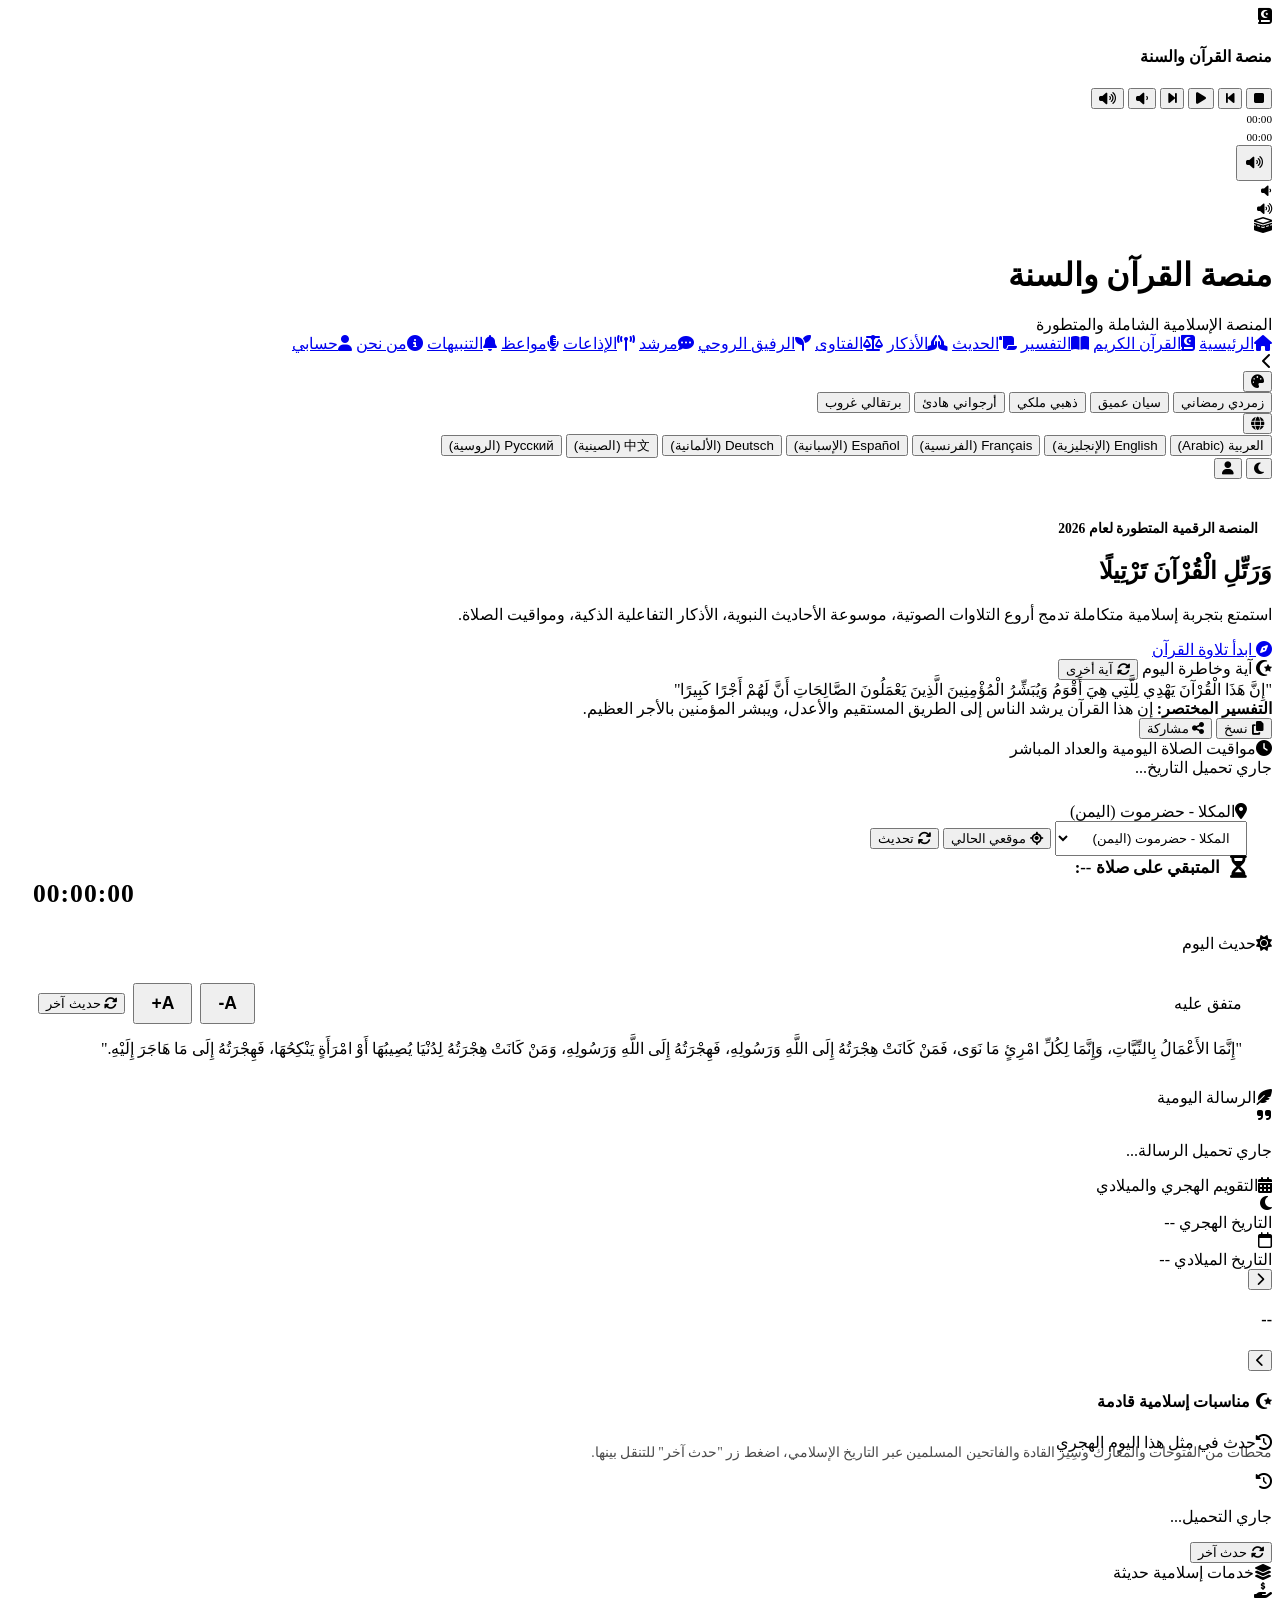
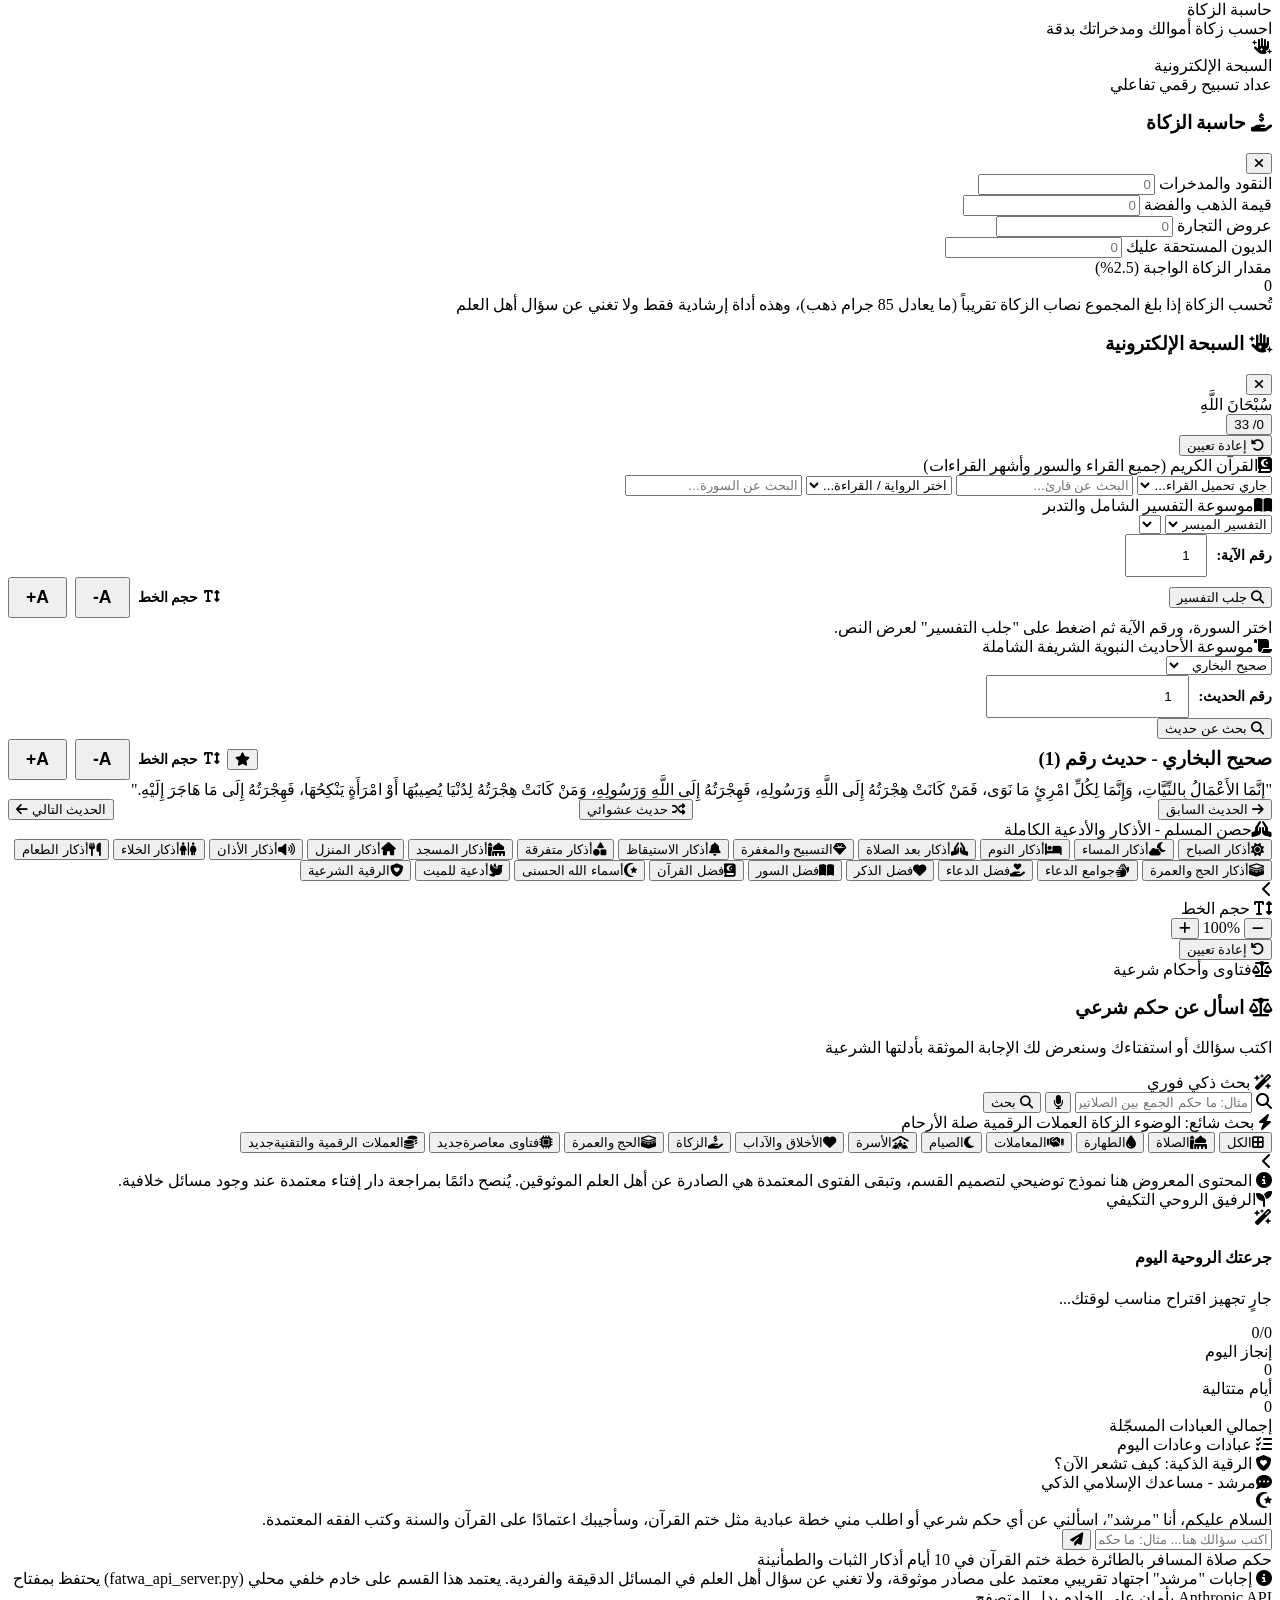
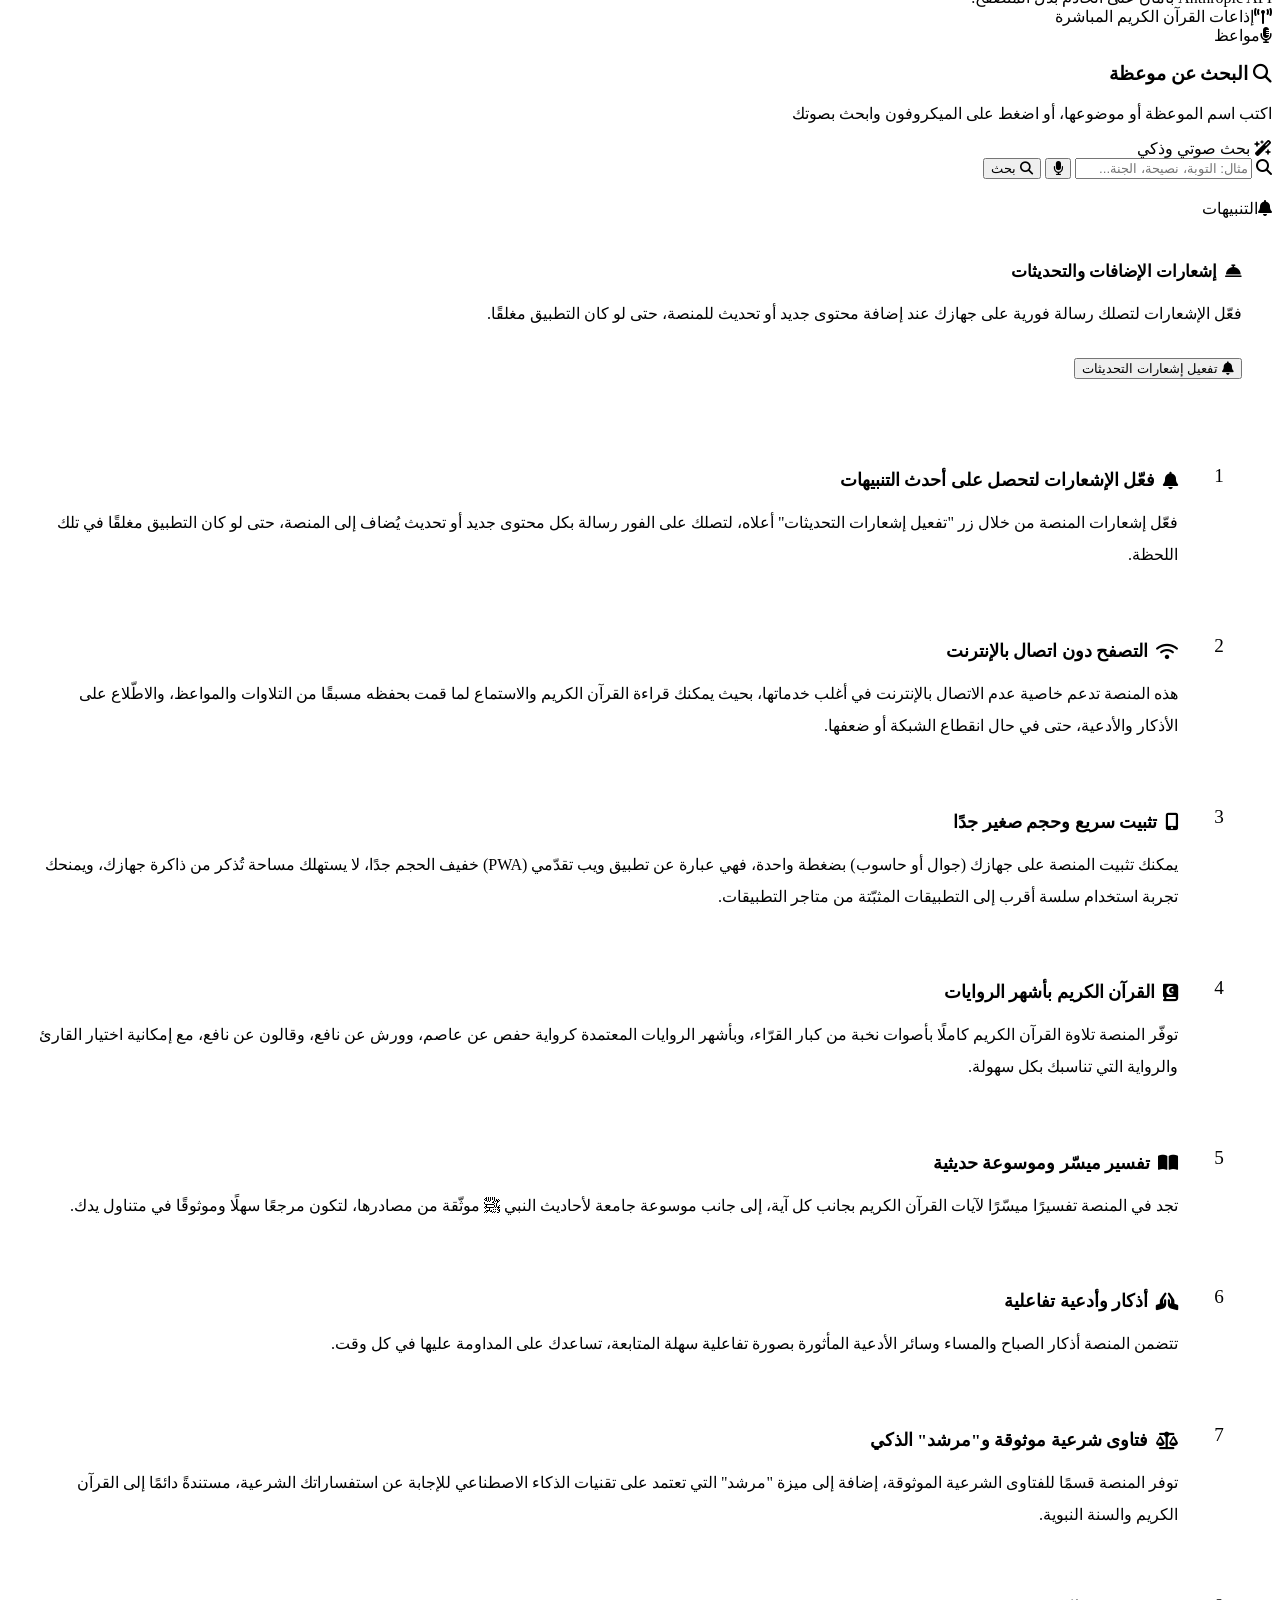
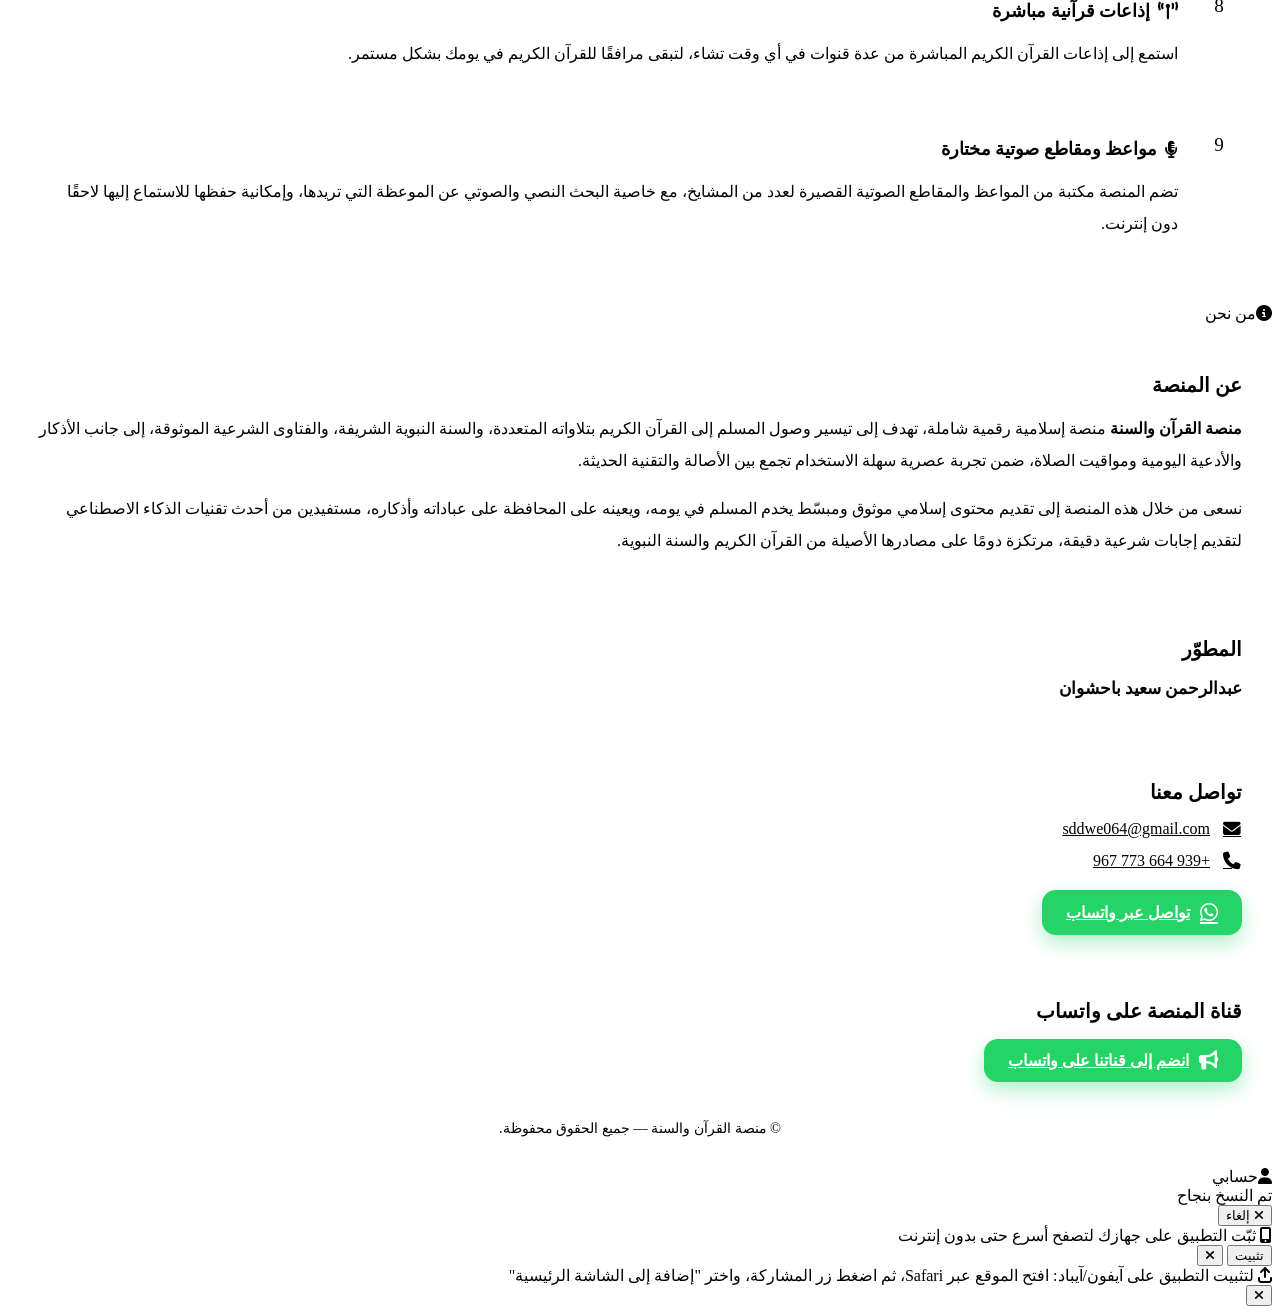
==== index.html @ 74593889 "Add files via upload" ====
<!DOCTYPE html>
<html lang="ar" dir="rtl" data-theme="light" data-color="emerald">
<head>
    <meta charset="UTF-8">
    <meta name="viewport" content="width=device-width, initial-scale=1.0, viewport-fit=cover">
    <title data-i18n="page_title">منصة القرآن والسنة | المنصة الإسلامية الشاملة</title>

    <!-- ============================================================
         تحسين محركات البحث (SEO)
         -----------------------------------------------------------
         مهم: بعد رفع الموقع على نطاقك الحقيقي، استبدل
         "https://REPLACE-WITH-YOUR-DOMAIN.com" أدناه (في وسمي
         canonical و og:url) برابط موقعك الفعلي، وكذلك رابط الصورة
         في og:image إن رغبت بصورة مخصصة للمشاركة على وسائل التواصل.
    ============================================================ -->
    <meta name="description" content="منصة إسلامية شاملة مجانية: استمع لتلاوات القرآن الكريم بأصوات القرّاء، اقرأ التفسير، تصفح الأحاديث النبوية الصحيحة، اطّلع على فتاوى موثوقة، احصل على أذكار وأدعية يومية، تعرّف على أوقات الصلاة في مدينتك، واستخدم أدوات إسلامية متعددة في مكان واحد.">
    <meta name="keywords" content="القرآن الكريم, تلاوات القرآن, تفسير القرآن, الأحاديث النبوية, فتاوى إسلامية, أذكار وأدعية, أوقات الصلاة, حاسبة الزكاة, تطبيق إسلامي, موقع إسلامي شامل">
    <meta name="author" content="منصة القرآن والسنة">
    <meta name="robots" content="index, follow">
    <link rel="canonical" href="https://REPLACE-WITH-YOUR-DOMAIN.com/">

    <!-- Open Graph (فيسبوك، واتساب، تليجرام...) -->
    <meta property="og:type" content="website">
    <meta property="og:locale" content="ar_AR">
    <meta property="og:title" content="منصة القرآن والسنة | المنصة الإسلامية الشاملة">
    <meta property="og:description" content="استمع للقرآن الكريم، اقرأ الحديث والتفسير، اطّلع على الفتاوى، أذكار وأدعية، أوقات الصلاة، وأدوات إسلامية متعددة، مجانًا في مكان واحد.">
    <meta property="og:url" content="https://REPLACE-WITH-YOUR-DOMAIN.com/">
    <meta property="og:image" content="https://REPLACE-WITH-YOUR-DOMAIN.com/icon.svg">
    <meta property="og:site_name" content="منصة القرآن والسنة">

    <!-- Twitter Card -->
    <meta name="twitter:card" content="summary">
    <meta name="twitter:title" content="منصة القرآن والسنة | المنصة الإسلامية الشاملة">
    <meta name="twitter:description" content="استمع للقرآن الكريم، اقرأ الحديث والتفسير، اطّلع على الفتاوى، أذكار وأدعية، أوقات الصلاة، وأدوات إسلامية متعددة، مجانًا في مكان واحد.">
    <meta name="twitter:image" content="https://REPLACE-WITH-YOUR-DOMAIN.com/icon.svg">

    <!-- بيانات منظّمة (Structured Data) لمساعدة جوجل على فهم الموقع -->
    <script type="application/ld+json">
    {
        "@context": "https://schema.org",
        "@type": "WebSite",
        "name": "منصة القرآن والسنة",
        "url": "https://REPLACE-WITH-YOUR-DOMAIN.com/",
        "description": "منصة إسلامية شاملة مجانية: تلاوات القرآن الكريم، التفسير، الأحاديث النبوية، الفتاوى، أذكار وأدعية، أوقات الصلاة، وأدوات إسلامية متعددة.",
        "inLanguage": "ar"
    }
    </script>

    <!-- Favicon -->
    <link rel="icon" type="image/svg+xml" href="icon.svg">
    <link rel="icon" type="image/png" sizes="192x192" href="icon-192.png">
    <link rel="icon" type="image/png" sizes="512x512" href="icon-512.png">
    <!-- Google Fonts: Cairo & Amiri & Scheherazade New & Noto Naskh Arabic
         تسريع بدء التشغيل: نجلب هذين الملفين بأسلوب "غير معطّل للعرض" (preload ثم
         تفعيل كـ stylesheet بعد التحميل) بدل تحميلهما بشكل يوقف رسم الصفحة الأولى،
         مع الإبقاء على noscript كبديل كامل لأي متصفح لا يدعم onload على link. -->
    <link rel="preload" as="style" href="https://fonts.googleapis.com/css2?family=Cairo:wght@300;400;600;700;900&family=Amiri:wght@400;700&family=Scheherazade+New:wght@400;700&family=Noto+Naskh+Arabic:wght@400;500;600;700&display=swap" onload="this.onload=null;this.rel='stylesheet'">
    <noscript><link rel="stylesheet" href="https://fonts.googleapis.com/css2?family=Cairo:wght@300;400;600;700;900&family=Amiri:wght@400;700&family=Scheherazade+New:wght@400;700&family=Noto+Naskh+Arabic:wght@400;500;600;700&display=swap"></noscript>

    <!-- FontAwesome Icons: نفس أسلوب التحميل غير المعطّل للعرض، دون حذف أي أيقونة من المكتبة -->
    <link rel="preload" as="style" href="https://cdnjs.cloudflare.com/ajax/libs/font-awesome/6.4.0/css/all.min.css" onload="this.onload=null;this.rel='stylesheet'">
    <noscript><link rel="stylesheet" href="https://cdnjs.cloudflare.com/ajax/libs/font-awesome/6.4.0/css/all.min.css"></noscript>
    <!-- تسريع تشغيل الصوت: فتح اتصال مبكر بخوادم القرآن الصوتية قبل الحاجة إليها فعليًا،
         حتى لا يبطئ الاتصال الأول (DNS + TLS) بداية تشغيل أي سورة -->
    <link rel="preconnect" href="https://mp3quran.net" crossorigin>
    <link rel="dns-prefetch" href="https://mp3quran.net">
    <link rel="preconnect" href="https://server8.mp3quran.net" crossorigin>
    <link rel="dns-prefetch" href="https://server8.mp3quran.net">
    <link rel="preconnect" href="https://archive.org" crossorigin>
    <link rel="dns-prefetch" href="https://archive.org">
    <!-- PWA: تطبيق ويب تقدمي يدعم التصفح بلا إنترنت -->
    <link rel="manifest" href="manifest.json">
    <!-- ملاحظة: Safari على آيفون/آيباد لا يدعم SVG إطلاقًا لأيقونة الشاشة
         الرئيسية (apple-touch-icon)، لذا أضفنا نسخة PNG مخصصة بحجم 180×180
         بجانب أيقونة SVG الأصلية (تبقى مستخدمة في كل شيء آخر كما هي). -->
    <link rel="apple-touch-icon" href="apple-touch-icon.png">
    <link rel="apple-touch-icon" sizes="180x180" href="apple-touch-icon.png">
    <meta name="apple-mobile-web-app-capable" content="yes">
    <meta name="apple-mobile-web-app-status-bar-style" content="black-translucent">
    <meta name="apple-mobile-web-app-title" content="القرآن والسنة">
    <meta name="theme-color" content="#10b981">

    <!-- ============================================================
         رؤوس الحماية الأساسية (Security Headers)
         ملاحظة مهمة: بعض الرؤوس مثل X-Frame-Options و
         Strict-Transport-Security و Access-Control-Allow-Origin (CORS)
         لا يمكن ضبطها عبر <meta> إطلاقًا، لأنها رؤوس HTTP حقيقية يجب
         أن يرسلها الخادم (Server) مع الاستجابة. لذلك تم توفير ملف
         "security-headers.conf" (Nginx) ونموذج Node/Express داخل
         README الخاص بالأمان لضبطها على مستوى الخادم عند النشر.
         ما يلي هو الحد الأقصى الممكن ضبطه من داخل HTML نفسه: ========= -->
    <!-- تنبيه نشر: النطاق REPLACE-WITH-YOUR-BACKEND-URL.onrender.com أدناه في connect-src
         يجب أن يطابق بالضبط قيمة PRODUCTION_BACKEND_URL المعرّفة أسفل الصفحة داخل <script>،
         وإلا سيمنع المتصفح الاتصال بالخادم الخلفي بسبب سياسة الأمان (CSP). -->
    <meta http-equiv="Content-Security-Policy" content="
        default-src 'self';
        script-src 'self' 'unsafe-inline';
        style-src 'self' 'unsafe-inline' https://fonts.googleapis.com https://cdnjs.cloudflare.com;
        font-src 'self' https://fonts.gstatic.com https://cdnjs.cloudflare.com data:;
        img-src 'self' data: blob:;
        media-src 'self' https: blob:;
        connect-src 'self' http://localhost:5000 https://fatwa-api-p9op.onrender.com https://api.alquran.cloud https://mp3quran.net https://*.mp3quran.net https://api.aladhan.com https://cdn.jsdelivr.net https://stream.radiojar.com https://backup.qurango.net https://archive.org https://*.archive.org;
        object-src 'none';
        base-uri 'self';
        form-action 'self';
        frame-ancestors 'self';
    ">
    <meta http-equiv="X-Content-Type-Options" content="nosniff">
    <meta name="referrer" content="strict-origin-when-cross-origin">

    <link rel="stylesheet" href="css/style.css">
</head>
<body>

    <!-- Global Floating Audio Player[cite: 4] -->
    <div class="global-audio-player glass-panel glass-header">
        <div class="player-info">
            <div class="player-logo-icon">
                <i class="fa-solid fa-book-quran"></i>
            </div>
            <div>
                <h4 id="current-track-title" style="font-size: 1rem; font-weight: 900; color: var(--primary);" data-i18n="player_title">منصة القرآن والسنة</h4>
                <span id="current-track-subtitle" style="font-size: 0.75rem; color: var(--text-muted); display: none;"></span>
            </div>
            <button class="fav-star-btn" id="player-fav-btn" onclick="toggleFavoriteCurrentSurah()" title="أضف السورة الحالية إلى المفضلة" style="display:none; margin-inline-start:4px;"><i class="fa-solid fa-star"></i></button>
        </div>

        <div class="player-center-area">
            <div class="player-controls">
                <button id="stop-btn" title="إيقاف كامل"><i class="fa-solid fa-stop"></i></button>
                <button id="backward-btn" title="تأخير 10 ثواني"><i class="fa-solid fa-backward-step"></i></button>
                <button id="play-pause-btn" class="main-play" title="تشغيل / إيقاف"><i class="fa-solid fa-play"></i></button>
                <button id="forward-btn" title="تقديم 10 ثواني"><i class="fa-solid fa-forward-step"></i></button>
                <button id="volume-down-btn" title="خفض الصوت"><i class="fa-solid fa-volume-low"></i></button>
                <button id="volume-up-btn" title="رفع الصوت"><i class="fa-solid fa-volume-high"></i></button>
            </div>
            <div class="player-progress-container">
                <span id="current-time" style="font-size: 0.7rem; color: var(--text-muted);">00:00</span>
                <div class="progress-bar" id="progress-bar">
                    <div class="progress-fill" id="progress-fill"></div>
                </div>
                <span id="total-duration" style="font-size: 0.7rem; color: var(--text-muted);">00:00</span>
            </div>
        </div>

        <div class="player-volume-side">
            <button class="tool-btn" id="volume-toggle-btn" style="width: 36px; height: 36px;" title="إظهار / إخفاء شريط الصوت"><i class="fa-solid fa-volume-high" id="volume-icon"></i></button>

            <div class="volume-slider-wrapper" id="volume-slider-wrapper">
                <i class="fa-solid fa-volume-low" style="font-size: 0.75rem; color: var(--text-muted); cursor: pointer;" title="كتم / إلغاء الكتم" id="volume-mute-quick"></i>
                <div class="volume-bar" id="volume-bar" title="تحكم بمستوى الصوت">
                    <div class="volume-fill" id="volume-fill"></div>
                </div>
                <i class="fa-solid fa-volume-high" style="font-size: 0.75rem; color: var(--text-muted);"></i>
            </div>
        </div>
    </div>

    <!-- Hidden Audio Element[cite: 4] -->
    <audio id="audio-element" preload="auto"></audio>

    <!-- Header & Navigation[cite: 4] -->
    <header class="main-header glass-panel">
        <div class="logo-area">
            <div class="logo-icon-box">
                <i class="fa-solid fa-kaaba"></i>
            </div>
            <div class="logo-text">
                <h1><span data-i18n="logo_part1">منصة</span> <span data-i18n="logo_part2">القرآن والسنة</span></h1>
                <span class="sub-title" data-i18n="logo_subtitle">المنصة الإسلامية الشاملة والمتطورة</span>
            </div>
        </div>

        <div class="nav-links-outer">
        <nav class="nav-links" data-scroll-hint>
            <a href="#" onclick="switchPage('home', event)" class="nav-item active" data-target="home"><i class="fa-solid fa-house"></i><span data-i18n="nav_home">الرئيسية</span></a>
            <a href="#" onclick="switchPage('quran', event)" class="nav-item" data-target="quran"><i class="fa-solid fa-book-quran"></i><span data-i18n="nav_quran">القرآن الكريم</span></a>
            <a href="#" onclick="switchPage('tafseer', event)" class="nav-item" data-target="tafseer"><i class="fa-solid fa-book-open"></i><span data-i18n="nav_tafseer">التفسير</span></a>
            <a href="#" onclick="switchPage('hadith', event)" class="nav-item" data-target="hadith"><i class="fa-solid fa-scroll"></i><span data-i18n="nav_hadith">الحديث</span></a>
            <a href="#" onclick="switchPage('azkar', event)" class="nav-item" data-target="azkar"><i class="fa-solid fa-hands-praying"></i><span data-i18n="nav_azkar">الأذكار</span></a>
            <a href="#" onclick="switchPage('fatwa', event)" class="nav-item" data-target="fatwa"><i class="fa-solid fa-scale-balanced"></i><span data-i18n="nav_fatwa">الفتاوى</span></a>
            <a href="#" onclick="switchPage('rafiq', event)" class="nav-item" data-target="rafiq"><i class="fa-solid fa-seedling"></i><span data-i18n="nav_rafiq">الرفيق الروحي</span></a>
            <a href="#" onclick="switchPage('murshid', event)" class="nav-item" data-target="murshid"><i class="fa-solid fa-comment-dots"></i><span data-i18n="nav_murshid">مرشد</span></a>
            <a href="#" onclick="switchPage('radio', event)" class="nav-item" data-target="radio"><i class="fa-solid fa-tower-broadcast"></i><span data-i18n="nav_radio">الإذاعات</span></a>
            <a href="#" onclick="switchPage('sounds', event)" class="nav-item" data-target="sounds"><i class="fa-solid fa-microphone-lines"></i><span data-i18n="nav_sounds">مواعظ</span></a>
            <a href="#" onclick="switchPage('alerts', event)" class="nav-item" data-target="alerts"><i class="fa-solid fa-bell"></i><span data-i18n="nav_alerts">التنبيهات</span></a>
            <a href="#" onclick="switchPage('about', event)" class="nav-item" data-target="about"><i class="fa-solid fa-circle-info"></i><span data-i18n="nav_about">من نحن</span></a>
            <a href="#" onclick="switchPage('account', event)" class="nav-item" data-target="account"><i class="fa-solid fa-user"></i><span data-i18n="nav_account">حسابي</span></a>
        </nav>
        <span class="scroll-hint-fade" aria-hidden="true"></span>
        <span class="scroll-hint-arrow" aria-hidden="true"><i class="fa-solid fa-chevron-left"></i></span>
        </div>

        <div class="toolbar">
            <div class="theme-dropdown">
                <button class="tool-btn" id="theme-menu-btn" title="تغيير الثيم اللوني"><i class="fa-solid fa-palette"></i></button>
                <div class="theme-menu glass-panel" id="theme-menu">
                    <button class="color-option" onclick="changeColorTheme('emerald')"><span class="color-dot" style="background:#10b981;"></span>زمردي رمضاني</button>
                    <button class="color-option" onclick="changeColorTheme('cyan')"><span class="color-dot" style="background:#06b6d4;"></span>سيان عميق</button>
                    <button class="color-option" onclick="changeColorTheme('gold')"><span class="color-dot" style="background:#d97706;"></span>ذهبي ملكي</button>
                    <button class="color-option" onclick="changeColorTheme('purple')"><span class="color-dot" style="background:#8b5cf6;"></span>أرجواني هادئ</button>
                    <button class="color-option" onclick="changeColorTheme('sunset')"><span class="color-dot" style="background:#f97316;"></span>برتقالي غروب</button>
                </div>
            </div>

            <div class="theme-dropdown">
                <button class="tool-btn" id="lang-menu-btn" title="تغيير لغة المنصة"><i class="fa-solid fa-globe"></i></button>
                <div class="theme-menu glass-panel" id="lang-menu">
                    <button class="color-option" onclick="changeLanguage('ar')"><span class="color-dot" style="background:#10b981;"></span>العربية (Arabic)</button>
                    <button class="color-option" onclick="changeLanguage('en')"><span class="color-dot" style="background:#3b82f6;"></span>English (الإنجليزية)</button>
                    <button class="color-option" onclick="changeLanguage('fr')"><span class="color-dot" style="background:#f59e0b;"></span>Français (الفرنسية)</button>
                    <button class="color-option" onclick="changeLanguage('es')"><span class="color-dot" style="background:#ef4444;"></span>Español (الإسبانية)</button>
                    <button class="color-option" onclick="changeLanguage('de')"><span class="color-dot" style="background:#8b5cf6;"></span>Deutsch (الألمانية)</button>
                    <button class="color-option" onclick="changeLanguage('zh')"><span class="color-dot" style="background:#ec4899;"></span>中文 (الصينية)</button>
                    <button class="color-option" onclick="changeLanguage('ru')"><span class="color-dot" style="background:#6366f1;"></span>Русский (الروسية)</button>
                </div>
            </div>

            <button class="tool-btn" id="mode-toggle-btn" title="تبديل الوضع الليلي والنهاري"><i class="fa-solid fa-moon"></i></button>
            <button class="tool-btn" id="account-btn" onclick="openAccountModal()" title="حسابي"><i class="fa-solid fa-user"></i></button>
        </div>
    </header>

    <!-- Main Container with Pages[cite: 4] -->
    <div class="container" style="margin-top: 40px;">

        <!-- 1. الرئيسية[cite: 4] -->
        <div id="page-home" class="page-view active-page">
            <section class="hero-section">
                <div class="hero-banner glass-panel">
                    <span style="background: var(--glow); color: var(--primary); padding: 6px 14px; border-radius: 20px; font-size: 0.85rem; font-weight: 700;" data-i18n="hero_badge">المنصة الرقمية المتطورة لعام 2026</span>
                    <h2 data-i18n="hero_title">وَرَتِّلِ الْقُرْآنَ تَرْتِيلًا</h2>
                    <p data-i18n="hero_desc">استمتع بتجربة إسلامية متكاملة تدمج أروع التلاوات الصوتية، موسوعة الأحاديث النبوية، الأذكار التفاعلية الذكية، ومواقيت الصلاة.</p>
                    <a href="#" onclick="switchPage('quran', event)" class="btn-primary"><i class="fa-solid fa-compass"></i> <span data-i18n="hero_btn">ابدأ تلاوة القرآن</span></a>
                </div>

                <div class="daily-quote-card glass-panel">
                    <div class="quote-header-row">
                        <span class="quote-badge"><i class="fa-solid fa-star-and-crescent"></i> آية وخاطرة اليوم</span>
                        <button class="btn-action" id="next-quote-btn"><i class="fa-solid fa-rotate"></i> آية أخرى</button>
                    </div>
                    <div class="quote-text" id="daily-quote-text">"إِنَّ هَذَا الْقُرْآنَ يَهْدِي لِلَّتِي هِيَ أَقْوَمُ وَيُبَشِّرُ الْمُؤْمِنِينَ الَّذِينَ يَعْمَلُونَ الصَّالِحَاتِ أَنَّ لَهُمْ أَجْرًا كَبِيرًا"</div>
                    <div class="quote-tafseer-box" id="daily-quote-tafseer">
                        <strong>التفسير المختصر:</strong> إن هذا القرآن يرشد الناس إلى الطريق المستقيم والأعدل، ويبشر المؤمنين بالأجر العظيم.
                    </div>
                    <div class="quote-actions">
                        <button class="btn-action" id="copy-quote-btn"><i class="fa-solid fa-copy"></i> نسخ</button>
                        <button class="btn-action" id="share-quote-btn"><i class="fa-solid fa-share-nodes"></i> مشاركة</button>
                    </div>
                </div>
            </section>

            <!-- مواقيت الصلاة[cite: 4] -->
            <section class="prayer-times-home-section">
                <div class="section-header">
                    <div class="section-title"><i class="fa-solid fa-clock"></i><span data-i18n="title_prayer_times">مواقيت الصلاة اليومية والعداد المباشر</span></div>
                    <span id="prayer-date-display" class="quote-badge">جاري تحميل التاريخ...</span>
                </div>
                <div class="glass-panel" style="padding: 25px;">
                    <div class="prayer-location-bar">
                        <div class="prayer-location-info"><i class="fa-solid fa-location-dot"></i><span id="prayer-city-name">المكلا - حضرموت (اليمن)</span></div>
                        <div class="prayer-selectors">
                            <select id="prayer-city-select" class="select-custom" style="padding: 8px 12px; min-width: 180px;" onchange="changePrayerCity(this.value)">
                                <option value="Sanaa,Yemen">صنعاء (اليمن)</option>
                                <option value="Aden,Yemen">عدن (اليمن)</option>
                                <option value="Al Mukalla,Yemen" selected>المكلا - حضرموت (اليمن)</option>
                                <option value="Makkah,Saudi Arabia">مكة المكرمة (السعودية)</option>
                                <option value="Madinah,Saudi Arabia">المدينة المنورة (السعودية)</option>
                                <option value="Riyadh,Saudi Arabia">الرياض (السعودية)</option>
                                <option value="Cairo,Egypt">القاهرة (مصر)</option>
                                <option value="Jerusalem,Palestine">القدس الشريف (فلسطين)</option>
                                <option value="Dubai,United Arab Emirates">دبي (الإمارات)</option>
                                <option value="Abu Dhabi,United Arab Emirates">أبوظبي (الإمارات)</option>
                                <option value="Amman,Jordan">عمان (الأردن)</option>
                                <option value="Kuwait City,Kuwait">الكويت (الكويت)</option>
                                <option value="Doha,Qatar">الدوحة (قطر)</option>
                                <option value="Manama,Bahrain">المنامة (البحرين)</option>
                                <option value="Muscat,Oman">مسقط (عُمان)</option>
                                <option value="Baghdad,Iraq">بغداد (العراق)</option>
                                <option value="Damascus,Syria">دمشق (سوريا)</option>
                                <option value="Beirut,Lebanon">بيروت (لبنان)</option>
                                <option value="Khartoum,Sudan">الخرطوم (السودان)</option>
                                <option value="Tripoli,Libya">طرابلس (ليبيا)</option>
                                <option value="Tunis,Tunisia">تونس (تونس)</option>
                                <option value="Algiers,Algeria">الجزائر (الجزائر)</option>
                                <option value="Rabat,Morocco">الرباط (المغرب)</option>
                                <option value="Nouakchott,Mauritania">نواكشوط (موريتانيا)</option>
                                <option value="Mogadishu,Somalia">مقديشو (الصومال)</option>
                                <option value="Djibouti,Djibouti">جيبوتي (جيبوتي)</option>
                                <option value="Moroni,Comoros">موروني (جزر القمر)</option>
                            </select>
                            <button class="btn-action" id="prayer-geo-btn" onclick="usePrayerGeolocation()"><i class="fa-solid fa-location-crosshairs"></i> موقعي الحالي</button>
                            <button class="btn-action" onclick="fetchPrayerTimesData(true)"><i class="fa-solid fa-arrows-rotate"></i> تحديث</button>
                        </div>
                    </div>

                    <div class="prayer-times-container" id="prayer-times-cards"></div>

                    <!-- عداد الصلاة القادمة المباشر[cite: 4] -->
                    <div class="prayer-countdown-box">
                        <div style="display:flex; align-items:center; gap:10px;">
                            <i class="fa-solid fa-hourglass-half" style="color:var(--primary); font-size:1.4rem;"></i>
                            <span style="font-weight:700; font-size:1.05rem;">المتبقي على صلاة <span id="next-prayer-name" style="color:var(--primary); font-weight:900;">--</span>:</span>
                        </div>
                        <div id="prayer-countdown-timer" style="font-weight:900; font-size:1.6rem; color:var(--primary); letter-spacing:1px; direction:ltr;">00:00:00</div>
                    </div>
                </div>
            </section>

            <!-- حديث اليوم[cite: 4] -->
            <section class="daily-hadith-home-section">
                <div class="section-header"><div class="section-title"><i class="fa-solid fa-sun"></i><span data-i18n="title_hadith_today">حديث اليوم</span></div></div>
                <div class="glass-panel" style="padding: 30px; display: flex; flex-direction: column; gap: 15px; border-right: 5px solid var(--primary);">
                    <div style="display: flex; justify-content: space-between; align-items: center; flex-wrap: wrap; gap: 10px;">
                        <span id="home-hadith-source" class="quote-badge">متفق عليه</span>
                        <div style="display: flex; align-items: center; gap: 8px; flex-wrap: wrap;">
                            <button class="btn-action" style="padding: 8px 16px; font-size: 1.1rem; font-weight: 900;" onclick="changeHomeHadithFontSize(-1)" title="تصغير الخط">A-</button>
                            <button class="btn-action" style="padding: 8px 16px; font-size: 1.1rem; font-weight: 900;" onclick="changeHomeHadithFontSize(1)" title="تكبير الخط">A+</button>
                            <button class="btn-action" id="home-next-hadith-btn" title="حديث آخر"><i class="fa-solid fa-rotate"></i> حديث آخر</button>
                        </div>
                    </div>
                    <div id="home-hadith-text">"إِنَّمَا الأَعْمَالُ بِالنِّيَّاتِ، وَإِنَّمَا لِكُلِّ امْرِئٍ مَا نَوَى، فَمَنْ كَانَتْ هِجْرَتُهُ إِلَى اللَّهِ وَرَسُولِهِ، فَهِجْرَتُهُ إِلَى اللَّهِ وَرَسُولِهِ، وَمَنْ كَانَتْ هِجْرَتُهُ لِدُنْيَا يُصِيبُهَا أَوْ امْرَأَةٍ يَنْكِحُهَا، فَهِجْرَتُهُ إِلَى مَا هَاجَرَ إِلَيْهِ."</div>
                </div>
            </section>

            <!-- الرسالة اليومية -->
            <section class="daily-message-section">
                <div class="section-header"><div class="section-title"><i class="fa-solid fa-feather-pointed"></i><span data-i18n="title_daily_message">الرسالة اليومية</span></div></div>
                <div class="daily-message-card dm-bg-1" id="daily-message-card">
                    <i class="fa-solid fa-quote-right daily-message-quote-icon"></i>
                    <p id="daily-message-text">جاري تحميل الرسالة...</p>
                    <span class="daily-message-badge" id="daily-message-badge"></span>
                </div>
            </section>

            <!-- التقويم الهجري والميلادي -->
            <section class="islamic-calendar-section">
                <div class="section-header"><div class="section-title"><i class="fa-solid fa-calendar-days"></i><span data-i18n="title_calendar">التقويم الهجري والميلادي</span></div></div>
                <div class="glass-panel">
                    <div class="dual-date-row">
                        <div class="date-box">
                            <div class="date-box-icon"><i class="fa-solid fa-moon"></i></div>
                            <span class="date-box-label">التاريخ الهجري</span>
                            <span class="date-box-main" id="hijri-date-main">--</span>
                            <span class="date-box-sub" id="hijri-date-sub"></span>
                        </div>
                        <div class="date-box">
                            <div class="date-box-icon"><i class="fa-regular fa-calendar"></i></div>
                            <span class="date-box-label">التاريخ الميلادي</span>
                            <span class="date-box-main" id="gregorian-date-main">--</span>
                            <span class="date-box-sub" id="gregorian-date-sub"></span>
                        </div>
                    </div>

                    <div class="mini-calendar-wrap">
                        <div class="mini-calendar-header">
                            <div class="mini-calendar-nav"><button id="mini-cal-prev" title="الشهر السابق"><i class="fa-solid fa-chevron-right"></i></button></div>
                            <h4 id="mini-calendar-title">--</h4>
                            <div class="mini-calendar-nav"><button id="mini-cal-next" title="الشهر التالي"><i class="fa-solid fa-chevron-left"></i></button></div>
                        </div>
                        <div class="mini-calendar-grid" id="mini-calendar-grid"></div>
                    </div>

                    <div class="upcoming-occasions-wrap">
                        <h4><i class="fa-solid fa-star-and-crescent" style="color:var(--primary); margin-left:6px;"></i>مناسبات إسلامية قادمة</h4>
                        <div id="upcoming-occasions-list"></div>
                    </div>
                </div>
            </section>

            <!-- حدث في مثل هذا اليوم الهجري -->
            <section class="on-this-day-section">
                <div class="section-header"><div class="section-title"><i class="fa-solid fa-clock-rotate-left"></i><span data-i18n="title_on_this_day">حدث في مثل هذا اليوم الهجري</span></div></div>
                <p style="margin:-8px 0 12px; font-size:0.85rem; opacity:0.7;">محطات من الفتوحات والمعارك وسِير القادة والفاتحين المسلمين عبر التاريخ الإسلامي، اضغط زر "حدث آخر" للتنقل بينها.</p>
                <div class="otd-card dm-bg-1" id="on-this-day-card">
                    <i class="fa-solid fa-clock-rotate-left otd-icon"></i>
                    <p id="on-this-day-text">جاري التحميل...</p>
                    <span class="otd-date-badge" id="on-this-day-badge"></span>
                    <button class="btn-action" id="on-this-day-next-btn" title="التنقل إلى حدث تاريخي آخر" style="z-index:1;"><i class="fa-solid fa-rotate"></i> حدث آخر</button>
                </div>
            </section>

            <!-- خدمات إسلامية حديثة -->
            <section class="modern-services-home-section">
                <div class="section-header"><div class="section-title"><i class="fa-solid fa-layer-group"></i><span data-i18n="title_modern_services">خدمات إسلامية حديثة</span></div></div>
                <div class="modern-services-grid">
                    <div class="modern-service-card glass-panel" data-service="zakat" onclick="toggleServicePanel('zakat')">
                        <div class="service-icon"><i class="fa-solid fa-hand-holding-dollar"></i></div>
                        <div class="service-title">حاسبة الزكاة</div>
                        <div class="service-desc">احسب زكاة أموالك ومدخراتك بدقة</div>
                    </div>
                    <div class="modern-service-card glass-panel" data-service="tasbih" onclick="toggleServicePanel('tasbih')">
                        <div class="service-icon"><i class="fa-solid fa-hand-sparkles"></i></div>
                        <div class="service-title">السبحة الإلكترونية</div>
                        <div class="service-desc">عداد تسبيح رقمي تفاعلي</div>
                    </div>
                </div>

                <!-- لوحة حاسبة الزكاة -->
                <div class="service-panel glass-panel" id="panel-zakat">
                    <div class="service-panel-header">
                        <h3><i class="fa-solid fa-hand-holding-dollar"></i> حاسبة الزكاة</h3>
                        <button class="service-close-btn" onclick="toggleServicePanel('zakat')"><i class="fa-solid fa-xmark"></i></button>
                    </div>
                    <div class="zakat-form">
                        <div class="zakat-field">
                            <label>النقود والمدخرات</label>
                            <input type="number" id="zakat-cash" min="0" placeholder="0" oninput="calculateZakat()">
                        </div>
                        <div class="zakat-field">
                            <label>قيمة الذهب والفضة</label>
                            <input type="number" id="zakat-gold" min="0" placeholder="0" oninput="calculateZakat()">
                        </div>
                        <div class="zakat-field">
                            <label>عروض التجارة</label>
                            <input type="number" id="zakat-trade" min="0" placeholder="0" oninput="calculateZakat()">
                        </div>
                        <div class="zakat-field">
                            <label>الديون المستحقة عليك</label>
                            <input type="number" id="zakat-debts" min="0" placeholder="0" oninput="calculateZakat()">
                        </div>
                    </div>
                    <div class="zakat-result">
                        <div class="zakat-result-label">مقدار الزكاة الواجبة (2.5%)</div>
                        <div class="zakat-result-value" id="zakat-result-value">0</div>
                        <div class="zakat-result-note">تُحسب الزكاة إذا بلغ المجموع نصاب الزكاة تقريباً (ما يعادل 85 جرام ذهب)، وهذه أداة إرشادية فقط ولا تغني عن سؤال أهل العلم</div>
                    </div>
                </div>

                <!-- لوحة السبحة الإلكترونية -->
                <div class="service-panel glass-panel" id="panel-tasbih">
                    <div class="service-panel-header">
                        <h3><i class="fa-solid fa-hand-sparkles"></i> السبحة الإلكترونية</h3>
                        <button class="service-close-btn" onclick="toggleServicePanel('tasbih')"><i class="fa-solid fa-xmark"></i></button>
                    </div>
                    <div class="tasbih-wrap">
                        <div class="tasbih-select-row" id="tasbih-select-row"></div>
                        <div class="tasbih-current-text" id="tasbih-current-text">سُبْحَانَ اللَّهِ</div>
                        <button class="tasbih-circle-btn" onclick="incrementTasbih()"><span id="tasbih-count">0</span><span>/ <span id="tasbih-target">33</span></span></button>
                        <div class="tasbih-actions">
                            <button class="btn-action" onclick="resetTasbih()"><i class="fa-solid fa-rotate-left"></i> إعادة تعيين</button>
                        </div>
                    </div>
                </div>
            </section>
        </div>

        <!-- 2. القرآن الكريم[cite: 4] -->
        <section id="page-quran" class="page-view">
            <div class="section-header">
                <div class="section-title"><i class="fa-solid fa-book-quran"></i><span data-i18n="title_quran">القرآن الكريم (جميع القراء والسور وأشهر القراءات)</span></div>
            </div>
            <div class="quran-controls-panel">
                <select class="select-custom" id="reciter-select"><option value="">جاري تحميل القراء...</option></select>
                <input type="text" id="reciter-search-input" class="select-custom" placeholder="البحث عن قارئ..." />
                <select class="select-custom" id="moshaf-select"><option value="">اختر الرواية / القراءة...</option></select>
                <input type="text" id="surah-search-input" class="select-custom" placeholder="البحث عن السورة..." />
            </div>
            <div id="riwaya-fallback-note" style="display:none; margin: 0 4px 10px; padding: 8px 14px; border-radius: 10px; background: rgba(212,175,55,0.12); color: var(--primary); font-size: 0.85rem; font-weight: 700;"></div>
            <div class="quran-grid" id="surah-grid"></div>
        </section>

        <!-- 3. التفسير[cite: 4] -->
        <section id="page-tafseer" class="page-view">
            <div class="section-header"><div class="section-title"><i class="fa-solid fa-book-open"></i><span data-i18n="title_tafseer">موسوعة التفسير الشامل والتدبر</span></div></div>
            <div class="glass-panel tafseer-box">
                <div class="quran-controls-panel">
                    <select class="select-custom" id="tafseer-edition-select"><option value="ar-tafsir-muyassar">التفسير الميسر</option></select>
                    <select class="select-custom" id="tafseer-surah-select"></select>
                    <div style="display: flex; align-items: center; gap: 10px; flex: 1; min-width: 150px;">
                        <label style="font-size: 0.9rem; font-weight: 600; color: var(--text-muted);">رقم الآية:</label>
                        <input type="number" id="tafseer-ayah-input" value="1" min="1" max="286" class="select-custom" style="padding: 12px 15px;" />
                    </div>
                </div>
                <div style="display: flex; align-items: center; justify-content: space-between; flex-wrap: wrap; gap: 10px;">
                    <button class="btn-primary" id="fetch-tafseer-btn"><i class="fa-solid fa-search"></i> جلب التفسير</button>
                    <div style="display: flex; align-items: center; gap: 8px;">
                        <span style="font-size: 0.85rem; color: var(--text-muted); font-weight: 700; display:flex; align-items:center; gap:6px;"><i class="fa-solid fa-text-height"></i> حجم الخط</span>
                        <button class="btn-action" style="padding: 8px 16px; font-size: 1.1rem; font-weight: 900;" onclick="changeTafseerFontSize(-1)" title="تصغير الخط">A-</button>
                        <button class="btn-action" style="padding: 8px 16px; font-size: 1.1rem; font-weight: 900;" onclick="changeTafseerFontSize(1)" title="تكبير الخط">A+</button>
                    </div>
                </div>
                <div class="tafseer-text-content" id="tafseer-content-box">اختر السورة، ورقم الآية ثم اضغط على "جلب التفسير" لعرض النص.</div>
            </div>
        </section>

        <!-- 4. الحديث[cite: 4] -->
        <section id="page-hadith" class="page-view">
            <div class="section-header"><div class="section-title"><i class="fa-solid fa-scroll"></i><span data-i18n="title_hadith_encyclopedia">موسوعة الأحاديث النبوية الشريفة الشاملة</span></div></div>
            <div class="glass-panel hadith-display">
                <div class="quran-controls-panel">
                    <select class="select-custom" id="hadith-book-select" onchange="fetchHadithFromApi()">
                        <option value="ara-bukhari">صحيح البخاري</option>
                        <option value="ara-muslim">صحيح مسلم</option>
                        <option value="ara-abudawud">سنن أبي داود</option>
                        <option value="ara-tirmidhi">سنن الترمذي</option>
                        <option value="ara-nasai">سنن النسائي</option>
                        <option value="ara-ibnmajah">سنن ابن ماجه</option>
                        <option value="ara-nawawi">الأربعون النووية</option>
                    </select>
                    <div style="display: flex; align-items: center; gap: 10px; flex: 1; min-width: 150px;">
                        <label style="font-size: 0.9rem; font-weight: 600; color: var(--text-muted);">رقم الحديث:</label>
                        <input type="number" id="hadith-number-input" value="1" min="1" class="select-custom" style="padding: 12px 15px;" />
                    </div>
                    <button class="btn-primary" onclick="fetchHadithByNumber()"><i class="fa-solid fa-search"></i> بحث عن حديث</button>
                </div>
                <div style="display: flex; align-items: center; justify-content: space-between; flex-wrap: wrap; gap: 10px;">
                    <h3 id="hadith-title" style="color: var(--primary); margin: 0;">صحيح البخاري - حديث رقم (1)</h3>
                    <div style="display: flex; align-items: center; gap: 8px;">
                        <button class="fav-star-btn" id="hadith-fav-btn" onclick="toggleFavoriteCurrentHadith()" title="أضف إلى المفضلة"><i class="fa-solid fa-star"></i></button>
                        <span style="font-size: 0.85rem; color: var(--text-muted); font-weight: 700; display:flex; align-items:center; gap:6px;"><i class="fa-solid fa-text-height"></i> حجم الخط</span>
                        <button class="btn-action" style="padding: 8px 16px; font-size: 1.1rem; font-weight: 900;" onclick="changeHadithFontSize(-1)" title="تصغير الخط">A-</button>
                        <button class="btn-action" style="padding: 8px 16px; font-size: 1.1rem; font-weight: 900;" onclick="changeHadithFontSize(1)" title="تكبير الخط">A+</button>
                    </div>
                </div>
                <div class="hadith-container" id="hadith-display-text">"إِنَّمَا الأَعْمَالُ بِالنِّيَّاتِ، وَإِنَّمَا لِكُلِّ امْرِئٍ مَا نَوَى، فَمَنْ كَانَتْ هِجْرَتُهُ إِلَى اللَّهِ وَرَسُولِهِ، فَهِجْرَتُهُ إِلَى اللَّهِ وَرَسُولِهِ، وَمَنْ كَانَتْ هِجْرَتُهُ لِدُنْيَا يُصِيبُهَا أَوْ امْرَأَةٍ يَنْكِحُهَا، فَهِجْرَتُهُ إِلَى مَا هَاجَرَ إِلَيْهِ."</div>
                <div style="display: flex; gap: 15px; justify-content: space-between; flex-wrap:wrap;">
                    <button class="btn-action" onclick="fetchNextApiHadith(-1)"><i class="fa-solid fa-arrow-right"></i> الحديث السابق</button>
                    <button class="btn-primary" id="random-hadith-btn" onclick="fetchRandomApiHadith()"><i class="fa-solid fa-shuffle"></i> حديث عشوائي</button>
                    <button class="btn-action" onclick="fetchNextApiHadith(1)">الحديث التالي <i class="fa-solid fa-arrow-left"></i></button>
                </div>
            </div>
        </section>

        <!-- 5. الأذكار (تم تعديل وتوسيع أذكار الصباح لتكون شاملة وكافتراضي)[cite: 4] -->
        <section id="page-azkar" class="page-view">
            <div class="section-header"><div class="section-title"><i class="fa-solid fa-hands-praying"></i><span data-i18n="title_azkar">حصن المسلم - الأذكار والأدعية الكاملة</span></div></div>
            <div class="azkar-tabs-wrap">
            <div class="azkar-tabs" data-scroll-hint>
                <button class="azkar-tab-btn active" onclick="switchAzkarCategory('sabah', event)"><i class="fa-solid fa-sun"></i><span>أذكار الصباح</span></button>
                <button class="azkar-tab-btn" onclick="switchAzkarCategory('masa', event)"><i class="fa-solid fa-cloud-moon"></i><span>أذكار المساء</span></button>
                <button class="azkar-tab-btn" onclick="switchAzkarCategory('sleep', event)"><i class="fa-solid fa-bed"></i><span>أذكار النوم</span></button>
                <button class="azkar-tab-btn" onclick="switchAzkarCategory('salah', event)"><i class="fa-solid fa-hands-praying"></i><span>أذكار بعد الصلاة</span></button>
                <button class="azkar-tab-btn" onclick="switchAzkarCategory('praise', event)"><i class="fa-solid fa-gem"></i><span>التسبيح والمغفرة</span></button>
                <button class="azkar-tab-btn" onclick="switchAzkarCategory('waking', event)"><i class="fa-solid fa-bell"></i><span>أذكار الاستيقاظ</span></button>
                <button class="azkar-tab-btn" onclick="switchAzkarCategory('misc', event)"><i class="fa-solid fa-shapes"></i><span>أذكار متفرقة</span></button>
                <button class="azkar-tab-btn" onclick="switchAzkarCategory('mosque', event)"><i class="fa-solid fa-mosque"></i><span>أذكار المسجد</span></button>
                <button class="azkar-tab-btn" onclick="switchAzkarCategory('home', event)"><i class="fa-solid fa-house"></i><span>أذكار المنزل</span></button>
                <button class="azkar-tab-btn" onclick="switchAzkarCategory('adhan', event)"><i class="fa-solid fa-volume-high"></i><span>أذكار الأذان</span></button>
                <button class="azkar-tab-btn" onclick="switchAzkarCategory('khala', event)"><i class="fa-solid fa-restroom"></i><span>أذكار الخلاء</span></button>
                <button class="azkar-tab-btn" onclick="switchAzkarCategory('food', event)"><i class="fa-solid fa-utensils"></i><span>أذكار الطعام</span></button>
                <button class="azkar-tab-btn" onclick="switchAzkarCategory('hajj', event)"><i class="fa-solid fa-kaaba"></i><span>أذكار الحج والعمرة</span></button>
                <button class="azkar-tab-btn" onclick="switchAzkarCategory('jawami', event)"><i class="fa-solid fa-hands"></i><span>جوامع الدعاء</span></button>
                <button class="azkar-tab-btn" onclick="switchAzkarCategory('virtueDua', event)"><i class="fa-solid fa-hand-holding-heart"></i><span>فضل الدعاء</span></button>
                <button class="azkar-tab-btn" onclick="switchAzkarCategory('virtueDhikr', event)"><i class="fa-solid fa-heart"></i><span>فضل الذكر</span></button>
                <button class="azkar-tab-btn" onclick="switchAzkarCategory('virtueSurah', event)"><i class="fa-solid fa-book-open"></i><span>فضل السور</span></button>
                <button class="azkar-tab-btn" onclick="switchAzkarCategory('virtueQuran', event)"><i class="fa-solid fa-book-quran"></i><span>فضل القرآن</span></button>
                <button class="azkar-tab-btn" onclick="switchAzkarCategory('names', event)"><i class="fa-solid fa-star-and-crescent"></i><span>أسماء الله الحسنى</span></button>
                <button class="azkar-tab-btn" onclick="switchAzkarCategory('dead', event)"><i class="fa-solid fa-dove"></i><span>أدعية للميت</span></button>
                <button class="azkar-tab-btn" onclick="switchAzkarCategory('ruqyah', event)"><i class="fa-solid fa-shield-heart"></i><span>الرقية الشرعية</span></button>
            </div>
            <span class="scroll-hint-fade" aria-hidden="true"></span>
            <span class="scroll-hint-arrow" aria-hidden="true"><i class="fa-solid fa-chevron-left"></i></span>
            </div>
            <div class="azkar-font-controls">
                <span class="azkar-font-label"><i class="fa-solid fa-text-height"></i> حجم الخط</span>
                <div class="azkar-font-stepper">
                    <button type="button" class="azkar-font-btn" onclick="changeZikrFontSize(-1)" title="تصغير الخط" aria-label="تصغير الخط"><i class="fa-solid fa-minus"></i></button>
                    <span class="azkar-font-value" id="zikr-font-value">100%</span>
                    <button type="button" class="azkar-font-btn" onclick="changeZikrFontSize(1)" title="تكبير الخط" aria-label="تكبير الخط"><i class="fa-solid fa-plus"></i></button>
                </div>
                <button type="button" class="azkar-font-reset" onclick="resetZikrFontSize()" title="إعادة الضبط الافتراضي"><i class="fa-solid fa-arrow-rotate-left"></i> إعادة تعيين</button>
            </div>
            <div class="azkar-grid" id="azkar-container"></div>
        </section>

        <!-- 6. الفتاوى والأحكام الشرعية -->
        <section id="page-fatwa" class="page-view">
            <div class="section-header"><div class="section-title"><i class="fa-solid fa-scale-balanced"></i><span data-i18n="title_fatwa">فتاوى وأحكام شرعية</span></div></div>

            <!-- بطاقة البحث -->
            <div class="fatwa-search-card glass-panel">
                <div class="fatwa-search-top">
                    <div>
                        <h3><i class="fa-solid fa-scale-balanced" style="color: var(--primary);"></i> اسأل عن حكم شرعي</h3>
                        <p>اكتب سؤالك أو استفتاءك وسنعرض لك الإجابة الموثقة بأدلتها الشرعية</p>
                    </div>
                    <span class="fatwa-ai-badge"><i class="fa-solid fa-wand-magic-sparkles"></i> بحث ذكي فوري</span>
                </div>

                <div class="fatwa-search-box">
                    <i class="fa-solid fa-magnifying-glass"></i>
                    <input type="text" id="fatwa-search-input" placeholder="مثال: ما حكم الجمع بين الصلاتين في السفر؟" />
                    <button class="fatwa-mic-btn" id="fatwa-mic-btn" title="البحث الصوتي" onclick="startFatwaVoiceSearch()"><i class="fa-solid fa-microphone"></i></button>
                    <button class="fatwa-search-submit-btn" onclick="searchFatwa()"><i class="fa-solid fa-magnifying-glass"></i> بحث</button>
                </div>

                <div class="fatwa-search-hint">
                    <i class="fa-solid fa-bolt" style="color: var(--primary);"></i> بحث شائع:
                    <span onclick="quickFatwaSearch('الوضوء')">الوضوء</span>
                    <span onclick="quickFatwaSearch('الزكاة')">الزكاة</span>
                    <span onclick="quickFatwaSearch('العملات الرقمية')">العملات الرقمية</span>
                    <span onclick="quickFatwaSearch('صلة الأرحام')">صلة الأرحام</span>
                </div>
            </div>

            <!-- التصنيفات السريعة -->
            <div class="fatwa-categories-wrap">
            <div class="fatwa-categories" id="fatwa-categories" data-scroll-hint>
                <button class="fatwa-cat-btn active" data-cat="all" onclick="switchFatwaCategory('all', event)"><i class="fa-solid fa-border-all"></i><span>الكل</span></button>
                <button class="fatwa-cat-btn" data-cat="salah" onclick="switchFatwaCategory('salah', event)"><i class="fa-solid fa-mosque"></i><span>الصلاة</span></button>
                <button class="fatwa-cat-btn" data-cat="tahara" onclick="switchFatwaCategory('tahara', event)"><i class="fa-solid fa-droplet"></i><span>الطهارة</span></button>
                <button class="fatwa-cat-btn" data-cat="muamalat" onclick="switchFatwaCategory('muamalat', event)"><i class="fa-solid fa-handshake"></i><span>المعاملات</span></button>
                <button class="fatwa-cat-btn" data-cat="siyam" onclick="switchFatwaCategory('siyam', event)"><i class="fa-solid fa-moon"></i><span>الصيام</span></button>
                <button class="fatwa-cat-btn" data-cat="usra" onclick="switchFatwaCategory('usra', event)"><i class="fa-solid fa-people-roof"></i><span>الأسرة</span></button>
                <button class="fatwa-cat-btn" data-cat="akhlaq" onclick="switchFatwaCategory('akhlaq', event)"><i class="fa-solid fa-heart"></i><span>الأخلاق والآداب</span></button>
                <button class="fatwa-cat-btn" data-cat="zakah" onclick="switchFatwaCategory('zakah', event)"><i class="fa-solid fa-hand-holding-dollar"></i><span>الزكاة</span></button>
                <button class="fatwa-cat-btn" data-cat="hajj" onclick="switchFatwaCategory('hajj', event)"><i class="fa-solid fa-kaaba"></i><span>الحج والعمرة</span></button>
                <button class="fatwa-cat-btn" data-cat="muasira" onclick="switchFatwaCategory('muasira', event)"><i class="fa-solid fa-microchip"></i><span>فتاوى معاصرة</span><span class="tag-new">جديد</span></button>
                <button class="fatwa-cat-btn" data-cat="digital" onclick="switchFatwaCategory('digital', event)"><i class="fa-solid fa-coins"></i><span>العملات الرقمية والتقنية</span><span class="tag-new">جديد</span></button>
            </div>
            <span class="scroll-hint-fade" aria-hidden="true"></span>
            <span class="scroll-hint-arrow" aria-hidden="true"><i class="fa-solid fa-chevron-left"></i></span>
            </div>

            <!-- منطقة عرض النتائج -->
            <div id="fatwa-results-area">
                <div class="fatwa-grid" id="fatwa-grid"></div>
            </div>

            <!-- منطقة عرض تفاصيل فتوى محددة -->
            <div id="fatwa-detail-area" style="display: none;"></div>

            <div class="fatwa-note">
                <i class="fa-solid fa-circle-info"></i>
                <span>المحتوى المعروض هنا نموذج توضيحي لتصميم القسم، وتبقى الفتوى المعتمدة هي الصادرة عن أهل العلم الموثوقين. يُنصح دائمًا بمراجعة دار إفتاء معتمدة عند وجود مسائل خلافية.</span>
            </div>
        </section>

        <!-- الرفيق الروحي التكيفي: تتبع العبادات + الرقية الذكية ومتابعة الحالة النفسية -->
        <section id="page-rafiq" class="page-view">
            <div class="section-header"><div class="section-title"><i class="fa-solid fa-seedling"></i><span data-i18n="title_rafiq">الرفيق الروحي التكيفي</span></div></div>

            <div class="rafiq-suggestion-card" id="rafiq-suggestion-card">
                <i class="fa-solid fa-wand-magic-sparkles rf-icon"></i>
                <div>
                    <h4 id="rafiq-suggestion-title">جرعتك الروحية اليوم</h4>
                    <p id="rafiq-suggestion-text">جارٍ تجهيز اقتراح مناسب لوقتك...</p>
                </div>
            </div>

            <div class="rafiq-stats-row">
                <div class="rafiq-stat-box"><div class="num" id="rafiq-stat-today">0/0</div><div class="lbl">إنجاز اليوم</div></div>
                <div class="rafiq-stat-box"><div class="num" id="rafiq-stat-streak">0</div><div class="lbl">أيام متتالية</div></div>
                <div class="rafiq-stat-box"><div class="num" id="rafiq-stat-total">0</div><div class="lbl">إجمالي العبادات المسجّلة</div></div>
            </div>

            <div class="rafiq-section-sub"><i class="fa-solid fa-list-check"></i> عبادات وعادات اليوم</div>
            <div class="rafiq-habits-grid" id="rafiq-habits-grid"></div>

            <div class="rafiq-section-sub"><i class="fa-solid fa-shield-heart"></i> الرقية الذكية: كيف تشعر الآن؟</div>
            <div class="mood-grid" id="mood-grid"></div>
            <div class="mood-result-area" id="mood-result-area"></div>
        </section>

        <!-- مرشد: المساعد الذكي الشرعي -->
        <section id="page-murshid" class="page-view">
            <div class="section-header"><div class="section-title"><i class="fa-solid fa-comment-dots"></i><span data-i18n="title_murshid">مرشد - مساعدك الإسلامي الذكي</span></div></div>

            <div class="murshid-chat-wrap" id="murshid-chat-wrap">
                <div class="murshid-msg">
                    <div class="murshid-avatar"><i class="fa-solid fa-star-and-crescent"></i></div>
                    <div class="murshid-bubble">السلام عليكم، أنا "مرشد"، اسألني عن أي حكم شرعي أو اطلب مني خطة عبادية مثل ختم القرآن، وسأجيبك اعتمادًا على القرآن والسنة وكتب الفقه المعتمدة.</div>
                </div>
            </div>

            <div class="murshid-input-row">
                <input type="text" id="murshid-input" placeholder="اكتب سؤالك هنا... مثال: ما حكم صلاة المسافر في الطائرة؟" />
                <button class="btn-primary" onclick="sendMurshidMessage()"><i class="fa-solid fa-paper-plane"></i></button>
            </div>
            <div class="murshid-quick-row">
                <span onclick="quickMurshidMessage('ما حكم صلاة المسافر في الطائرة الحديثة؟')">حكم صلاة المسافر بالطائرة</span>
                <span onclick="quickMurshidMessage('اقترح علي خطة لختم القرآن في 10 أيام مع تفسير مبسط')">خطة ختم القرآن في 10 أيام</span>
                <span onclick="quickMurshidMessage('ما هي أفضل الأذكار للثبات والطمأنينة؟')">أذكار الثبات والطمأنينة</span>
            </div>
            <div class="murshid-note"><i class="fa-solid fa-circle-info"></i> إجابات "مرشد" اجتهاد تقريبي معتمد على مصادر موثوقة، ولا تغني عن سؤال أهل العلم في المسائل الدقيقة والفردية. يعتمد هذا القسم على خادم خلفي محلي (fatwa_api_server.py) يحتفظ بمفتاح Anthropic API بأمان على الخادم بدل المتصفح.</div>
        </section>

        <!-- 7. الإذاعات[cite: 4] -->
        <section id="page-radio" class="page-view">
            <div class="section-header"><div class="section-title"><i class="fa-solid fa-tower-broadcast"></i><span data-i18n="title_radio">إذاعات القرآن الكريم المباشرة</span></div></div>
            <div class="radio-grid" id="radio-grid"></div>
        </section>

        <!-- الصوتيات: مواعظ ومقاطع صوتية قصيرة -->
        <section id="page-sounds" class="page-view">
            <div class="section-header"><div class="section-title"><i class="fa-solid fa-microphone-lines"></i><span data-i18n="title_sounds">مواعظ</span></div></div>

            <!-- بطاقة البحث عن موعظة (نصيًا أو صوتيًا) -->
            <div class="fatwa-search-card glass-panel" style="margin-bottom: 20px;">
                <div class="fatwa-search-top">
                    <div>
                        <h3><i class="fa-solid fa-magnifying-glass" style="color: var(--primary);"></i> البحث عن موعظة</h3>
                        <p>اكتب اسم الموعظة أو موضوعها، أو اضغط على الميكروفون وابحث بصوتك</p>
                    </div>
                    <span class="fatwa-ai-badge"><i class="fa-solid fa-wand-magic-sparkles"></i> بحث صوتي وذكي</span>
                </div>

                <div class="fatwa-search-box">
                    <i class="fa-solid fa-magnifying-glass"></i>
                    <input type="text" id="sounds-search-input" placeholder="مثال: التوبة، نصيحة، الجنة..." />
                    <button class="fatwa-mic-btn" id="sounds-mic-btn" title="البحث الصوتي" onclick="startSoundsVoiceSearch()"><i class="fa-solid fa-microphone"></i></button>
                    <button class="fatwa-search-submit-btn" onclick="searchSounds()"><i class="fa-solid fa-magnifying-glass"></i> بحث</button>
                </div>
            </div>

            <div class="sounds-grid" id="sounds-grid"></div>
        </section>

        <!-- التنبيهات: أبرز مزايا وخدمات المنصة -->
        <section id="page-alerts" class="page-view">
            <div class="section-header"><div class="section-title"><i class="fa-solid fa-bell"></i><span data-i18n="title_alerts">التنبيهات</span></div></div>

            <div class="glass-panel" style="padding: 26px 30px; display:flex; flex-direction:column; gap:14px; align-items:flex-start;">
                <div>
                    <h3 style="margin-bottom:6px; color:var(--primary); font-size:1.05rem; display:flex; align-items:center; gap:8px;"><i class="fa-solid fa-bell-concierge"></i> إشعارات الإضافات والتحديثات</h3>
                    <p style="line-height:2; color:var(--text-main); margin-bottom:14px;" id="push-status-desc">فعّل الإشعارات لتصلك رسالة فورية على جهازك عند إضافة محتوى جديد أو تحديث للمنصة، حتى لو كان التطبيق مغلقًا.</p>
                </div>
                <button class="btn-primary" id="push-subscribe-btn" onclick="subscribeToPushNotifications()"><i class="fa-solid fa-bell"></i> <span id="push-subscribe-btn-text">تفعيل إشعارات التحديثات</span></button>
            </div>

            <div class="glass-panel" style="padding: 30px; display:flex; flex-direction:column; gap:0;">

                <div style="display:flex; gap:18px; align-items:flex-start; padding:18px 0; border-bottom:1px solid var(--border-color);">
                    <div style="flex-shrink:0; width:46px; height:46px; border-radius:14px; background:var(--glow); color:var(--primary); display:flex; align-items:center; justify-content:center; font-size:1.2rem;">1</div>
                    <div>
                        <h3 style="margin-bottom:8px; color:var(--primary); font-size:1.1rem; display:flex; align-items:center; gap:8px;"><i class="fa-solid fa-bell"></i> فعّل الإشعارات لتحصل على أحدث التنبيهات</h3>
                        <p style="line-height:2; color:var(--text-main);">فعّل إشعارات المنصة من خلال زر "تفعيل إشعارات التحديثات" أعلاه، لتصلك على الفور رسالة بكل محتوى جديد أو تحديث يُضاف إلى المنصة، حتى لو كان التطبيق مغلقًا في تلك اللحظة.</p>
                    </div>
                </div>

                <div style="display:flex; gap:18px; align-items:flex-start; padding:18px 0; border-bottom:1px solid var(--border-color);">
                    <div style="flex-shrink:0; width:46px; height:46px; border-radius:14px; background:var(--glow); color:var(--primary); display:flex; align-items:center; justify-content:center; font-size:1.2rem;">2</div>
                    <div>
                        <h3 style="margin-bottom:8px; color:var(--primary); font-size:1.1rem; display:flex; align-items:center; gap:8px;"><i class="fa-solid fa-wifi"></i> التصفح دون اتصال بالإنترنت</h3>
                        <p style="line-height:2; color:var(--text-main);">هذه المنصة تدعم خاصية عدم الاتصال بالإنترنت في أغلب خدماتها، بحيث يمكنك قراءة القرآن الكريم والاستماع لما قمت بحفظه مسبقًا من التلاوات والمواعظ، والاطّلاع على الأذكار والأدعية، حتى في حال انقطاع الشبكة أو ضعفها.</p>
                    </div>
                </div>

                <div style="display:flex; gap:18px; align-items:flex-start; padding:18px 0; border-bottom:1px solid var(--border-color);">
                    <div style="flex-shrink:0; width:46px; height:46px; border-radius:14px; background:var(--glow); color:var(--primary); display:flex; align-items:center; justify-content:center; font-size:1.2rem;">3</div>
                    <div>
                        <h3 style="margin-bottom:8px; color:var(--primary); font-size:1.1rem; display:flex; align-items:center; gap:8px;"><i class="fa-solid fa-mobile-screen-button"></i> تثبيت سريع وحجم صغير جدًا</h3>
                        <p style="line-height:2; color:var(--text-main);">يمكنك تثبيت المنصة على جهازك (جوال أو حاسوب) بضغطة واحدة، فهي عبارة عن تطبيق ويب تقدّمي (PWA) خفيف الحجم جدًا، لا يستهلك مساحة تُذكر من ذاكرة جهازك، ويمنحك تجربة استخدام سلسة أقرب إلى التطبيقات المثبّتة من متاجر التطبيقات.</p>
                    </div>
                </div>

                <div style="display:flex; gap:18px; align-items:flex-start; padding:18px 0; border-bottom:1px solid var(--border-color);">
                    <div style="flex-shrink:0; width:46px; height:46px; border-radius:14px; background:var(--glow); color:var(--primary); display:flex; align-items:center; justify-content:center; font-size:1.2rem;">4</div>
                    <div>
                        <h3 style="margin-bottom:8px; color:var(--primary); font-size:1.1rem; display:flex; align-items:center; gap:8px;"><i class="fa-solid fa-book-quran"></i> القرآن الكريم بأشهر الروايات</h3>
                        <p style="line-height:2; color:var(--text-main);">توفّر المنصة تلاوة القرآن الكريم كاملًا بأصوات نخبة من كبار القرّاء، وبأشهر الروايات المعتمدة كرواية حفص عن عاصم، وورش عن نافع، وقالون عن نافع، مع إمكانية اختيار القارئ والرواية التي تناسبك بكل سهولة.</p>
                    </div>
                </div>

                <div style="display:flex; gap:18px; align-items:flex-start; padding:18px 0; border-bottom:1px solid var(--border-color);">
                    <div style="flex-shrink:0; width:46px; height:46px; border-radius:14px; background:var(--glow); color:var(--primary); display:flex; align-items:center; justify-content:center; font-size:1.2rem;">5</div>
                    <div>
                        <h3 style="margin-bottom:8px; color:var(--primary); font-size:1.1rem; display:flex; align-items:center; gap:8px;"><i class="fa-solid fa-book-open"></i> تفسير ميسّر وموسوعة حديثية</h3>
                        <p style="line-height:2; color:var(--text-main);">تجد في المنصة تفسيرًا ميسّرًا لآيات القرآن الكريم بجانب كل آية، إلى جانب موسوعة جامعة لأحاديث النبي ﷺ موثّقة من مصادرها، لتكون مرجعًا سهلًا وموثوقًا في متناول يدك.</p>
                    </div>
                </div>

                <div style="display:flex; gap:18px; align-items:flex-start; padding:18px 0; border-bottom:1px solid var(--border-color);">
                    <div style="flex-shrink:0; width:46px; height:46px; border-radius:14px; background:var(--glow); color:var(--primary); display:flex; align-items:center; justify-content:center; font-size:1.2rem;">6</div>
                    <div>
                        <h3 style="margin-bottom:8px; color:var(--primary); font-size:1.1rem; display:flex; align-items:center; gap:8px;"><i class="fa-solid fa-hands-praying"></i> أذكار وأدعية تفاعلية</h3>
                        <p style="line-height:2; color:var(--text-main);">تتضمن المنصة أذكار الصباح والمساء وسائر الأدعية المأثورة بصورة تفاعلية سهلة المتابعة، تساعدك على المداومة عليها في كل وقت.</p>
                    </div>
                </div>

                <div style="display:flex; gap:18px; align-items:flex-start; padding:18px 0; border-bottom:1px solid var(--border-color);">
                    <div style="flex-shrink:0; width:46px; height:46px; border-radius:14px; background:var(--glow); color:var(--primary); display:flex; align-items:center; justify-content:center; font-size:1.2rem;">7</div>
                    <div>
                        <h3 style="margin-bottom:8px; color:var(--primary); font-size:1.1rem; display:flex; align-items:center; gap:8px;"><i class="fa-solid fa-scale-balanced"></i> فتاوى شرعية موثوقة و"مرشد" الذكي</h3>
                        <p style="line-height:2; color:var(--text-main);">توفر المنصة قسمًا للفتاوى الشرعية الموثوقة، إضافة إلى ميزة "مرشد" التي تعتمد على تقنيات الذكاء الاصطناعي للإجابة عن استفساراتك الشرعية، مستندةً دائمًا إلى القرآن الكريم والسنة النبوية.</p>
                    </div>
                </div>

                <div style="display:flex; gap:18px; align-items:flex-start; padding:18px 0; border-bottom:1px solid var(--border-color);">
                    <div style="flex-shrink:0; width:46px; height:46px; border-radius:14px; background:var(--glow); color:var(--primary); display:flex; align-items:center; justify-content:center; font-size:1.2rem;">8</div>
                    <div>
                        <h3 style="margin-bottom:8px; color:var(--primary); font-size:1.1rem; display:flex; align-items:center; gap:8px;"><i class="fa-solid fa-tower-broadcast"></i> إذاعات قرآنية مباشرة</h3>
                        <p style="line-height:2; color:var(--text-main);">استمع إلى إذاعات القرآن الكريم المباشرة من عدة قنوات في أي وقت تشاء، لتبقى مرافقًا للقرآن الكريم في يومك بشكل مستمر.</p>
                    </div>
                </div>

                <div style="display:flex; gap:18px; align-items:flex-start; padding:18px 0; border-bottom:1px solid var(--border-color);">
                    <div style="flex-shrink:0; width:46px; height:46px; border-radius:14px; background:var(--glow); color:var(--primary); display:flex; align-items:center; justify-content:center; font-size:1.2rem;">9</div>
                    <div>
                        <h3 style="margin-bottom:8px; color:var(--primary); font-size:1.1rem; display:flex; align-items:center; gap:8px;"><i class="fa-solid fa-microphone-lines"></i> مواعظ ومقاطع صوتية مختارة</h3>
                        <p style="line-height:2; color:var(--text-main);">تضم المنصة مكتبة من المواعظ والمقاطع الصوتية القصيرة لعدد من المشايخ، مع خاصية البحث النصي والصوتي عن الموعظة التي تريدها، وإمكانية حفظها للاستماع إليها لاحقًا دون إنترنت.</p>
                    </div>
                </div>

            </div>
        </section>

        <!-- من نحن -->
        <section id="page-about" class="page-view">
            <div class="section-header">
                <div class="section-title"><i class="fa-solid fa-circle-info"></i><span data-i18n="title_about">من نحن</span></div>
            </div>

            <div class="glass-panel" style="padding: 30px; display:flex; flex-direction:column; gap:22px;">
                <div>
                    <h3 style="margin-bottom:12px; color:var(--primary); font-size:1.25rem;">عن المنصة</h3>
                    <p style="line-height:2; color:var(--text-main);">
                        <strong>منصة القرآن والسنة</strong> منصة إسلامية رقمية شاملة، تهدف إلى تيسير وصول المسلم إلى القرآن الكريم بتلاواته المتعددة، والسنة النبوية الشريفة، والفتاوى الشرعية الموثوقة، إلى جانب الأذكار والأدعية اليومية ومواقيت الصلاة، ضمن تجربة عصرية سهلة الاستخدام تجمع بين الأصالة والتقنية الحديثة.
                    </p>
                    <p style="line-height:2; color:var(--text-main); margin-top:12px;">
                        نسعى من خلال هذه المنصة إلى تقديم محتوى إسلامي موثوق ومبسّط يخدم المسلم في يومه، ويعينه على المحافظة على عباداته وأذكاره، مستفيدين من أحدث تقنيات الذكاء الاصطناعي لتقديم إجابات شرعية دقيقة، مرتكزة دومًا على مصادرها الأصيلة من القرآن الكريم والسنة النبوية.
                    </p>
                </div>

                <div style="border-top:1px solid var(--border-color); padding-top:22px;">
                    <h3 style="margin-bottom:10px; color:var(--primary); font-size:1.25rem;">المطوّر</h3>
                    <p style="font-weight:700; font-size:1.05rem;">عبدالرحمن سعيد باحشوان</p>
                </div>

                <div style="border-top:1px solid var(--border-color); padding-top:22px;">
                    <h3 style="margin-bottom:16px; color:var(--primary); font-size:1.25rem;">تواصل معنا</h3>
                    <div style="display:flex; flex-direction:column; gap:14px;">
                        <a href="mailto:sddwe064@gmail.com" style="display:flex; align-items:center; gap:12px; color:var(--text-main); width:fit-content;">
                            <i class="fa-solid fa-envelope" style="color:var(--primary); width:20px; text-align:center; font-size:1.1rem;"></i>
                            <span dir="ltr">sddwe064@gmail.com</span>
                        </a>
                        <a href="tel:+967773664939" style="display:flex; align-items:center; gap:12px; color:var(--text-main); width:fit-content;">
                            <i class="fa-solid fa-phone" style="color:var(--primary); width:20px; text-align:center; font-size:1.1rem;"></i>
                            <span dir="ltr">967 773 664 939+</span>
                        </a>
                        <a href="https://wa.me/967773664939" target="_blank" rel="noopener noreferrer"
                           style="display:inline-flex; align-items:center; gap:10px; width:fit-content; margin-top:6px; padding:12px 24px; border-radius:14px; background:#25D366; color:#ffffff; font-weight:700; box-shadow:0 8px 20px rgba(37,211,102,0.35);">
                            <i class="fa-brands fa-whatsapp" style="font-size:1.3rem;"></i>
                            <span>تواصل عبر واتساب</span>
                        </a>
                    </div>
                </div>

                <div style="border-top:1px solid var(--border-color); padding-top:22px;">
                    <h3 style="margin-bottom:16px; color:var(--primary); font-size:1.25rem;">قناة المنصة على واتساب</h3>
                    <a href="https://whatsapp.com/channel/0029Vb8nveK1dAvz6IdssN3c" target="_blank" rel="noopener noreferrer"
                       style="display:inline-flex; align-items:center; gap:10px; width:fit-content; padding:12px 24px; border-radius:14px; background:#25D366; color:#ffffff; font-weight:700; box-shadow:0 8px 20px rgba(37,211,102,0.35);">
                        <i class="fa-solid fa-bullhorn" style="font-size:1.2rem;"></i>
                        <span>انضم إلى قناتنا على واتساب</span>
                    </a>
                </div>

                <div style="border-top:1px solid var(--border-color); padding-top:16px; text-align:center; color:var(--text-muted); font-size:0.9rem;">
                    © <span id="about-copyright-year"></span> منصة القرآن والسنة — جميع الحقوق محفوظة.
                </div>
            </div>
        </section>

        <!-- حسابي: تعرض للمستخدم المسجَّل ملخص حسابه، آخر ما قرأه/استمع إليه، مفضلته وملاحظاته.
             لغير المسجَّل تعرض دعوة لتسجيل الدخول أو إنشاء حساب. -->
        <section id="page-account" class="page-view">
            <div class="section-header">
                <div class="section-title"><i class="fa-solid fa-user"></i><span>حسابي</span></div>
            </div>

            <div id="account-page-logged-out" class="glass-panel" style="padding:40px 24px; text-align:center; display:none;">
                <i class="fa-solid fa-user-lock" style="font-size:2.4rem; color:var(--primary); margin-bottom:16px;"></i>
                <h3 style="margin-bottom:10px; font-size:1.15rem;">سجّل الدخول للاستفادة من حسابك</h3>
                <p style="color:var(--text-muted); margin-bottom:20px; line-height:1.9;">أنشئ حسابًا مجانيًا لحفظ آخر سورة استمعت إليها، آخر حديث قرأته، والمفضلة والملاحظات، ومزامنتها بين أجهزتك.</p>
                <button class="btn-primary" onclick="openAccountModal()"><i class="fa-solid fa-right-to-bracket"></i> تسجيل الدخول / إنشاء حساب</button>
            </div>

            <div id="account-page-logged-in" style="display:none;">
                <div class="glass-panel" style="padding:22px 24px; margin-bottom:26px;">
                    <div class="account-profile-card">
                        <div class="account-avatar"><i class="fa-solid fa-user"></i></div>
                        <div>
                            <div class="account-name" id="account-page-name">—</div>
                            <div class="account-email" id="account-page-email">—</div>
                        </div>
                        <button class="btn-action" style="margin-inline-start:auto;" onclick="accountLogout()"><i class="fa-solid fa-right-from-bracket"></i> تسجيل الخروج</button>
                    </div>
                </div>

                <div class="rafiq-section-sub"><i class="fa-solid fa-clock-rotate-left"></i> آخر ما تابعته</div>
                <div class="account-last-read-grid">
                    <div class="account-last-read-card" id="account-last-surah-card" onclick="resumeLastSurah()">
                        <div class="lbl"><i class="fa-solid fa-book-quran"></i> آخر سورة استمعت إليها</div>
                        <div class="val" id="account-last-surah-val">لم تستمع إلى شيء بعد</div>
                    </div>
                    <div class="account-last-read-card" id="account-last-hadith-card" onclick="resumeLastHadith()">
                        <div class="lbl"><i class="fa-solid fa-scroll"></i> آخر حديث قرأته</div>
                        <div class="val" id="account-last-hadith-val">لم تقرأ حديثًا بعد</div>
                    </div>
                </div>

                <div class="rafiq-section-sub"><i class="fa-solid fa-star"></i> المفضلة</div>
                <div id="account-favorites-list"><div class="account-empty">لا توجد عناصر في المفضلة بعد. اضغط أيقونة النجمة عند أي سورة أو حديث لإضافته هنا.</div></div>

                <div class="rafiq-section-sub"><i class="fa-solid fa-note-sticky"></i> ملاحظاتي</div>
                <div class="account-form" style="margin-bottom:16px; flex-direction:row;">
                    <input type="text" id="account-note-input" placeholder="أضف ملاحظة جديدة..." maxlength="500">
                    <button class="btn-primary" onclick="accountAddNoteFromPage()"><i class="fa-solid fa-plus"></i></button>
                </div>
                <div id="account-notes-list"><div class="account-empty">لا توجد ملاحظات بعد.</div></div>
            </div>
        </section>

    </div>

    <div class="toast-notification" id="toast">تم النسخ بنجاح</div>

    <!-- شريط تقدّم التنزيل مع زر إلغاء فوري (سورة أو موعظة) -->
    <div class="download-progress-toast" id="download-progress-toast">
        <span class="dl-progress-text" id="download-progress-text"></span>
        <button type="button" class="dl-cancel-btn" id="download-cancel-btn" onclick="cancelActiveDownload()">
            <i class="fa-solid fa-xmark"></i> إلغاء
        </button>
    </div>

    <!-- نافذة منبثقة عامة: عداد المناسبات + بطاقة التهنئة -->
    <div class="app-modal-overlay" id="app-modal-overlay" onclick="closeAppModalOnOverlay(event)">
        <div class="app-modal-box glass-panel" id="app-modal-box" onclick="event.stopPropagation()"></div>
    </div>

    <!-- بانر تثبيت التطبيق PWA (يظهر تلقائيًا في متصفحات Chromium: أندرويد وويندوز...) -->
    <div class="pwa-install-banner" id="pwa-install-banner">
        <div class="pwa-banner-text"><i class="fa-solid fa-mobile-screen-button"></i> ثبّت التطبيق على جهازك لتصفح أسرع حتى بدون إنترنت</div>
        <div class="pwa-banner-actions">
            <button class="btn-primary" onclick="installPwaApp()">تثبيت</button>
            <button class="pwa-banner-dismiss" onclick="dismissPwaBanner()" title="إغلاق"><i class="fa-solid fa-xmark"></i></button>
        </div>
    </div>

    <!-- بانر إرشادي لتثبيت التطبيق على آيفون/آيباد (Safari لا يطلق إشعار
         التثبيت التلقائي إطلاقًا، فنعرض للمستخدم خطوات الإضافة اليدوية) -->
    <div class="pwa-install-banner" id="ios-install-banner">
        <div class="pwa-banner-text"><i class="fa-solid fa-arrow-up-from-bracket"></i> لتثبيت التطبيق على آيفون/آيباد: افتح الموقع عبر Safari، ثم اضغط زر المشاركة، واختر "إضافة إلى الشاشة الرئيسية"</div>
        <div class="pwa-banner-actions">
            <button class="pwa-banner-dismiss" onclick="dismissIosBanner()" title="إغلاق"><i class="fa-solid fa-xmark"></i></button>
        </div>
    </div>

    <script src="js/core.js"></script>
    <script src="js/i18n-ui.js"></script>
    <script src="js/player.js"></script>
    <script src="js/prayer.js"></script>
    <script src="js/quran-player.js"></script>
    <script src="js/sounds-azkar.js"></script>
    <script src="js/fatwa.js"></script>
    <script src="js/home-services.js"></script>
    <script src="js/rafiq.js"></script>
    <script src="js/murshid.js"></script>
    <script src="js/account-misc.js"></script>
</body>
</html>
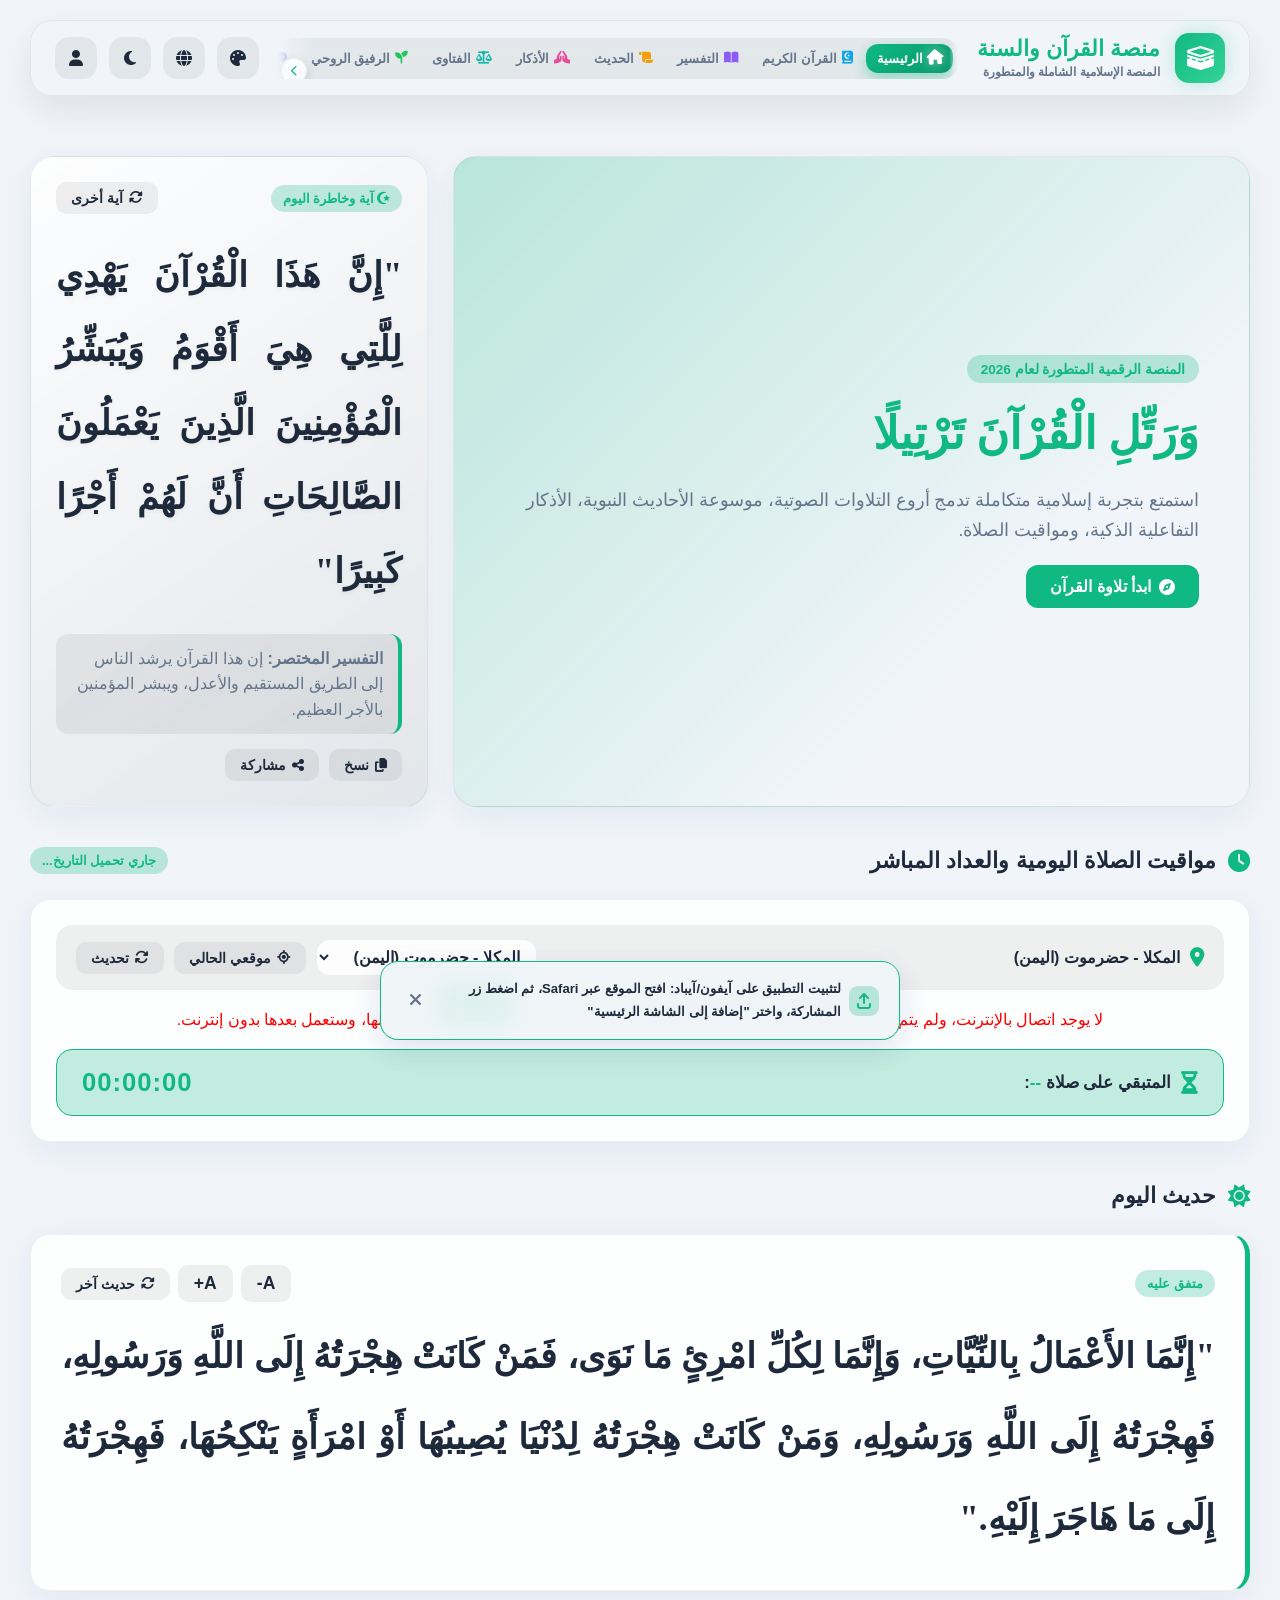
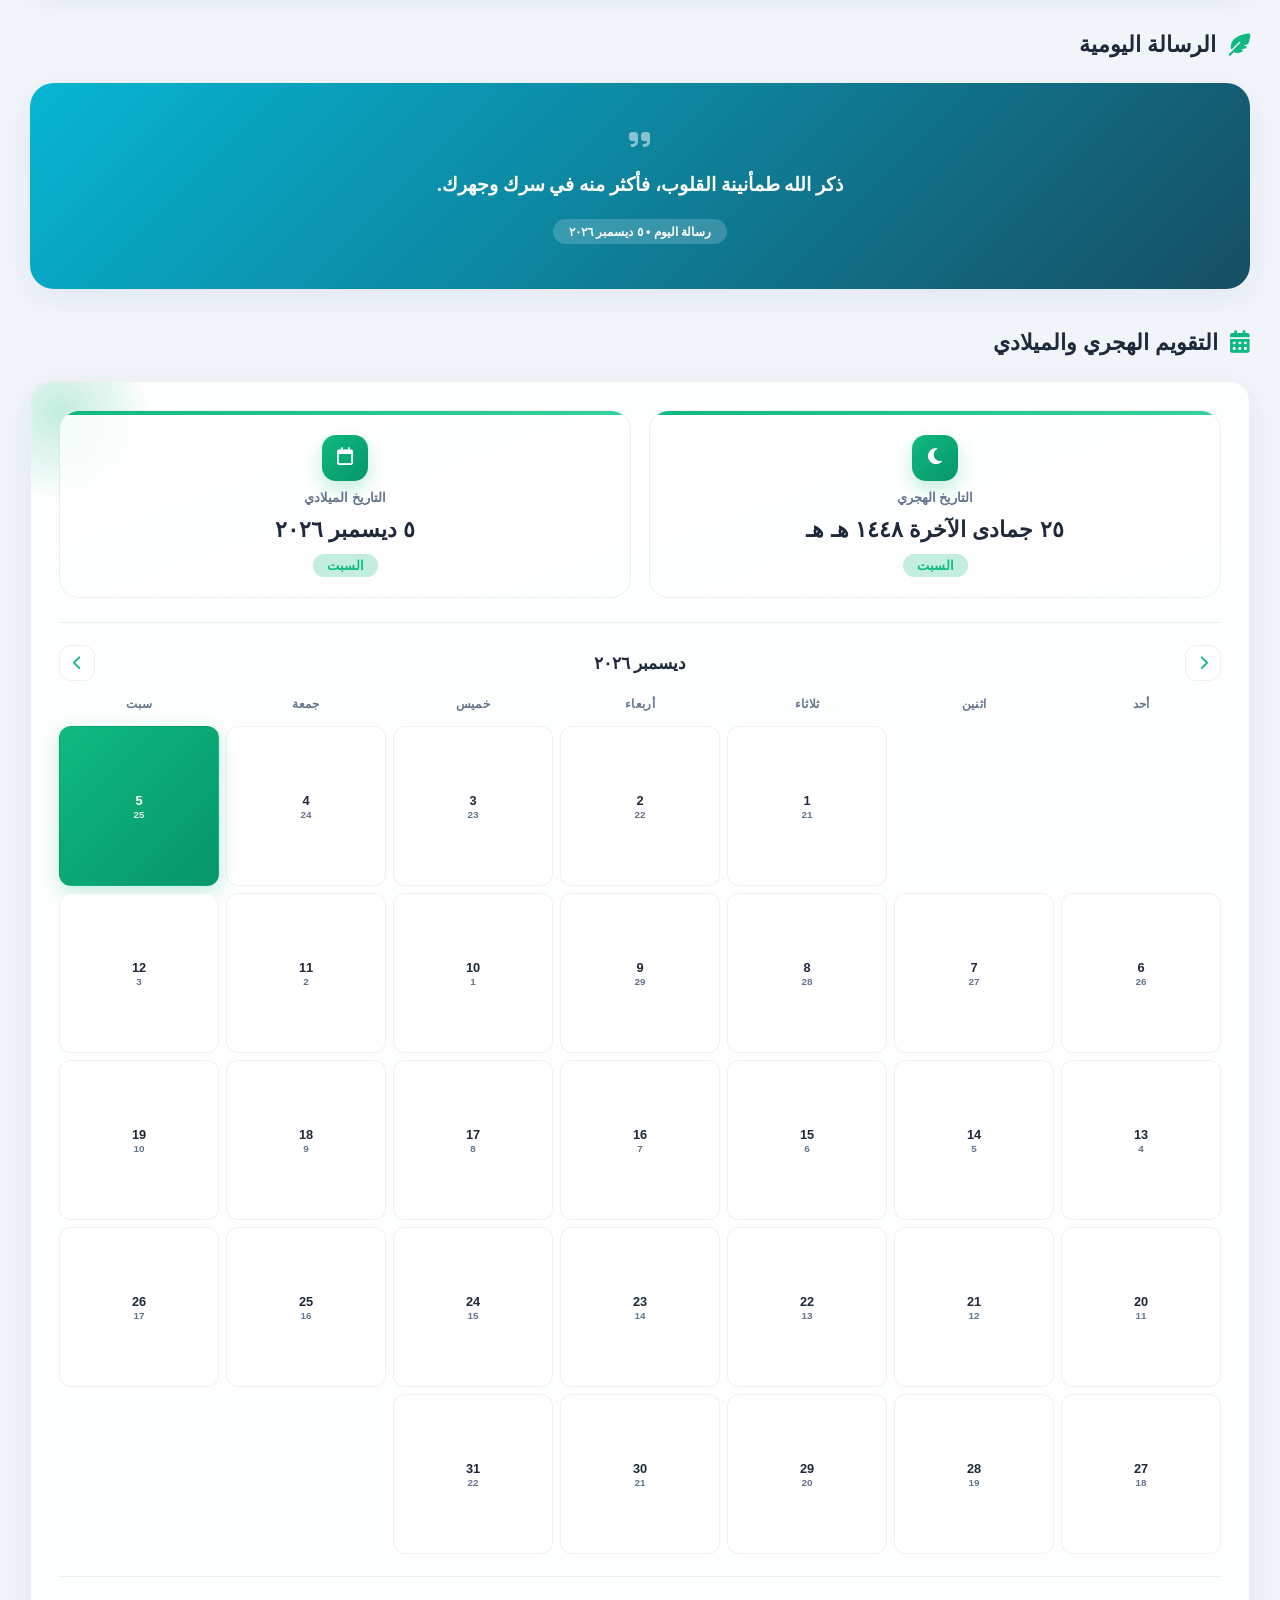
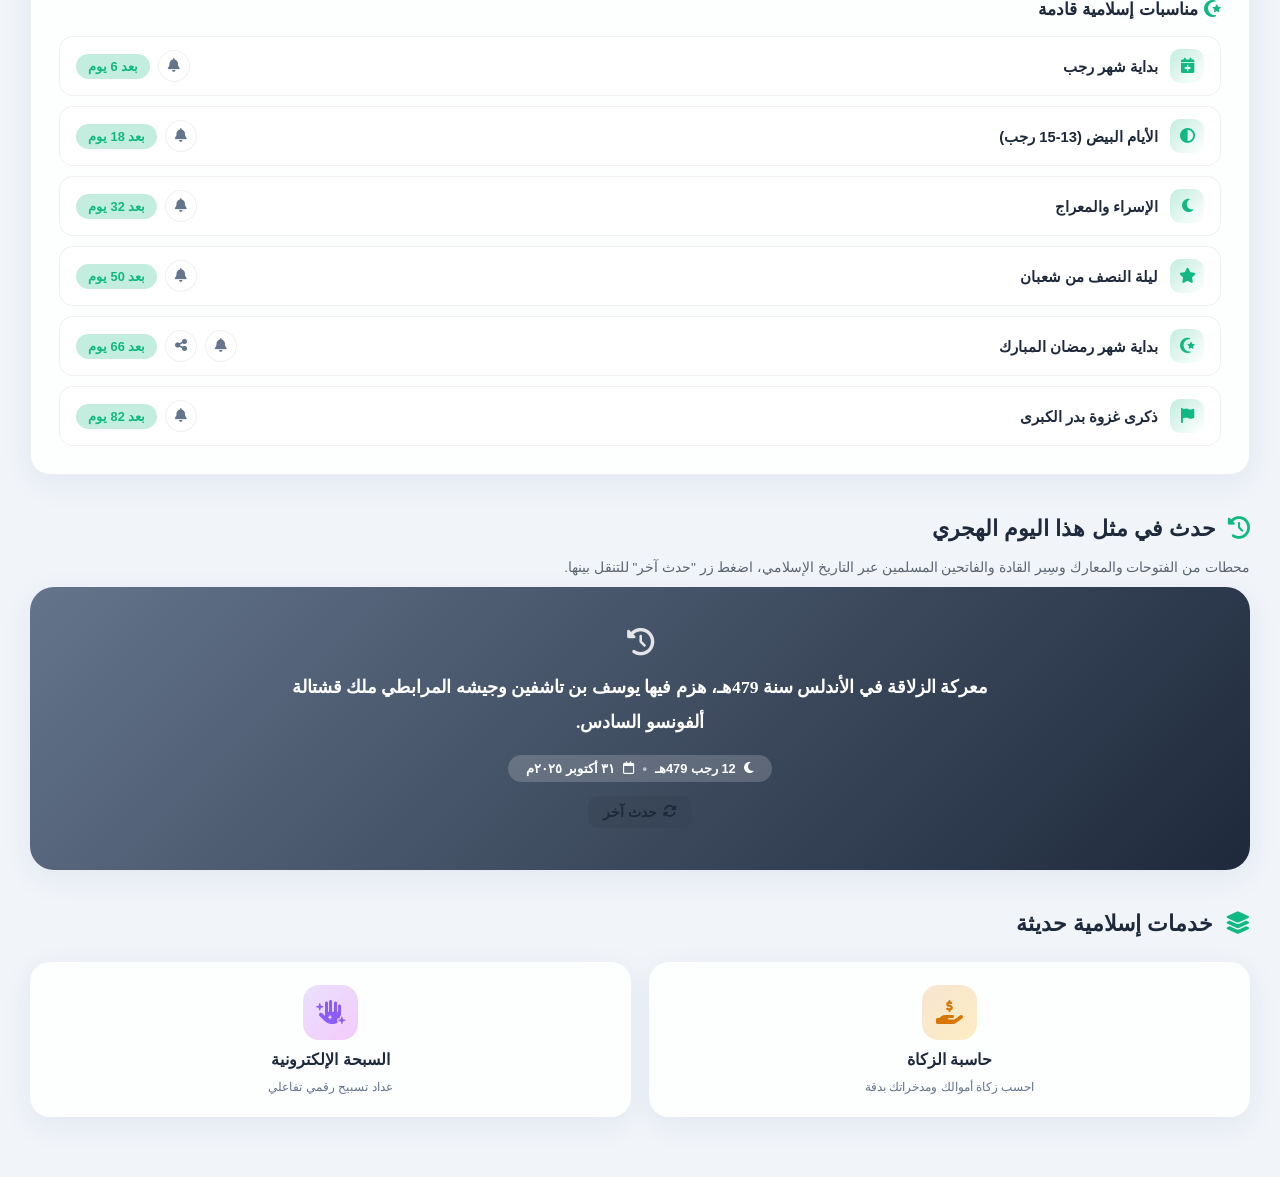
==== commit 3e0a8bb9: "Add files via upload" ====
--- a/index.html
+++ b/index.html
@@ -793,6 +793,14 @@
                     </div>
                 </div>
 
+                <div style="display:flex; gap:18px; align-items:flex-start; padding:18px 0;">
+                    <div style="flex-shrink:0; width:46px; height:46px; border-radius:14px; background:var(--glow); color:var(--primary); display:flex; align-items:center; justify-content:center; font-size:1.2rem;">10</div>
+                    <div>
+                        <h3 style="margin-bottom:8px; color:var(--primary); font-size:1.1rem; display:flex; align-items:center; gap:8px;"><i class="fa-solid fa-user-lock"></i> تسجيل الدخول ومزامنة حسابك</h3>
+                        <p style="line-height:2; color:var(--text-main);">يمكنك إنشاء حساب مجاني وتسجيل الدخول لحفظ آخر سورة استمعت إليها وآخر حديث قرأته، بالإضافة إلى مفضلتك وملاحظاتك، ومزامنة كل ذلك تلقائيًا بين جميع أجهزتك.</p>
+                    </div>
+                </div>
+
             </div>
         </section>
 
--- a/css/style.css
+++ b/css/style.css
@@ -0,0 +1,2317 @@
+    /* CSS Variables & Theme Definitions */
+    :root {
+        --font-main: 'Cairo', sans-serif;
+        --font-quran: 'Amiri', serif;
+        --font-hadith: 'Scheherazade New', 'Amiri', serif;
+        --transition-speed: 0.3s;
+        --zikr-font-scale: 1;
+    }
+
+    /* Color Themes */
+    [data-color="emerald"] {
+        --primary: #10b981;
+        --primary-hover: #059669;
+        --accent: #34d399;
+        --glow: rgba(16, 185, 129, 0.25);
+    }
+    [data-color="cyan"] {
+        --primary: #06b6d4;
+        --primary-hover: #0891b2;
+        --accent: #22d3ee;
+        --glow: rgba(6, 182, 212, 0.25);
+    }
+    [data-color="gold"] {
+        --primary: #d97706;
+        --primary-hover: #b45309;
+        --accent: #fbbf24;
+        --glow: rgba(217, 119, 6, 0.25);
+    }
+    [data-color="purple"] {
+        --primary: #8b5cf6;
+        --primary-hover: #7c3aed;
+        --accent: #a78bfa;
+        --glow: rgba(139, 92, 246, 0.25);
+    }
+    [data-color="sunset"] {
+        --primary: #f97316;
+        --primary-hover: #c2410c;
+        --accent: #fb923c;
+        --glow: rgba(249, 115, 22, 0.25);
+    }
+
+    /* Dark & Light Modes */
+    [data-theme="dark"] {
+        --bg-main: #090d16;
+        --bg-card: rgba(18, 24, 38, 0.75);
+        --bg-glass: rgba(9, 13, 22, 0.85);
+        --text-main: #f8fafc;
+        --text-muted: #94a3b8;
+        --border-color: rgba(255, 255, 255, 0.08);
+        --shadow: 0 8px 32px 0 rgba(0, 0, 0, 0.4);
+    }
+
+    [data-theme="light"] {
+        --bg-main: #f1f5f9;
+        --bg-card: rgba(255, 255, 255, 0.85);
+        --bg-glass: rgba(241, 245, 249, 0.9);
+        --text-main: #1e293b;
+        --text-muted: #64748b;
+        --border-color: rgba(0, 0, 0, 0.06);
+        --shadow: 0 8px 32px 0 rgba(31, 38, 135, 0.07);
+    }
+
+    /* Global Reset & Base Styles */
+    * {
+        box-sizing: border-box;
+        margin: 0;
+        padding: 0;
+        font-family: var(--font-main);
+        transition: background-color var(--transition-speed), color var(--transition-speed), border-color var(--transition-speed), box-shadow var(--transition-speed);
+    }
+
+    body {
+        background-color: var(--bg-main);
+        color: var(--text-main);
+        min-height: 100vh;
+        overflow-x: hidden;
+        scroll-behavior: smooth;
+    }
+
+    a { text-decoration: none; color: inherit; }
+    ul { list-style: none; }
+
+    /* Glassmorphism UI Elements */
+    .glass-panel {
+        background: var(--bg-card);
+        backdrop-filter: blur(14px);
+        -webkit-backdrop-filter: blur(14px);
+        border: 1px solid var(--border-color);
+        border-radius: 20px;
+        box-shadow: var(--shadow);
+    }
+
+    .glass-header {
+        background: var(--bg-glass);
+        backdrop-filter: blur(16px);
+        -webkit-backdrop-filter: blur(16px);
+        border-bottom: 1px solid var(--border-color);
+    }
+
+    /* Global Floating Audio Player */
+    .global-audio-player {
+        position: fixed;
+        top: 0;
+        left: 0;
+        right: 0;
+        z-index: 1000;
+        padding: 10px 25px;
+        display: flex;
+        align-items: center;
+        justify-content: space-between;
+        border-radius: 0 0 24px 24px;
+        border-top: none;
+        height: 75px;
+        box-shadow: 0 10px 30px rgba(0,0,0,0.2);
+        /* مخفي افتراضيًا، يظهر فقط أثناء تشغيل مقطع صوتي */
+        transform: translateY(-110%);
+        opacity: 0;
+        pointer-events: none;
+        transition: transform 0.4s cubic-bezier(0.4, 0, 0.2, 1), opacity 0.3s ease;
+    }
+
+    .global-audio-player.player-visible {
+        transform: translateY(0);
+        opacity: 1;
+        pointer-events: auto;
+    }
+
+    /* رأس الصفحة يرتفع تلقائيًا ليأخذ مكان الشريط عند اختفائه */
+    .main-header { transition: top 0.4s cubic-bezier(0.4, 0, 0.2, 1); }
+    body:not(.audio-active) .main-header { top: 20px !important; }
+    @media (max-width: 1024px) {
+        body:not(.audio-active) .main-header { top: 15px !important; }
+    }
+    @media (max-width: 768px) {
+        body:not(.audio-active) .main-header { top: 10px !important; }
+    }
+
+    .player-info {
+        display: flex;
+        align-items: center;
+        gap: 15px;
+        z-index: 2;
+        min-width: 240px;
+    }
+
+    .player-logo-icon {
+        font-size: 1.5rem;
+        color: var(--primary);
+        background: var(--glow);
+        width: 40px;
+        height: 40px;
+        border-radius: 10px;
+        display: flex;
+        align-items: center;
+        justify-content: center;
+        box-shadow: 0 0 10px var(--glow);
+        animation: pulseIcon 2s infinite;
+    }
+
+    @keyframes pulseIcon {
+        0% { transform: scale(1); filter: drop-shadow(0 0 2px var(--glow)); }
+        50% { transform: scale(1.1); filter: drop-shadow(0 0 10px var(--primary)); }
+        100% { transform: scale(1); filter: drop-shadow(0 0 2px var(--glow)); }
+    }
+
+    .player-center-area {
+        position: absolute;
+        left: 50%;
+        transform: translateX(-50%);
+        display: flex;
+        flex-direction: column;
+        align-items: center;
+        gap: 5px;
+        width: 100%;
+        max-width: 500px;
+        z-index: 1;
+    }
+
+    .player-controls {
+        display: flex;
+        align-items: center;
+        gap: 15px;
+    }
+
+    .player-controls button {
+        background: none;
+        border: none;
+        color: var(--text-main);
+        font-size: 1.1rem;
+        cursor: pointer;
+        width: 35px;
+        height: 35px;
+        border-radius: 50%;
+        display: flex;
+        align-items: center;
+        justify-content: center;
+        transition: all 0.2s ease;
+    }
+
+    .player-controls button:hover {
+        color: var(--primary);
+        background: var(--border-color);
+        transform: scale(1.05);
+    }
+
+    .player-controls button.main-play {
+        background: var(--primary);
+        color: #fff;
+        font-size: 1.2rem;
+        width: 40px;
+        height: 40px;
+    }
+
+    .player-controls button.main-play:hover {
+        background: var(--primary-hover);
+        box-shadow: 0 0 15px var(--glow);
+    }
+
+    .player-progress-container {
+        width: 100%;
+        display: flex;
+        align-items: center;
+        gap: 10px;
+    }
+
+    .progress-bar {
+        flex: 1;
+        height: 6px;
+        background: var(--border-color);
+        border-radius: 4px;
+        cursor: pointer;
+        position: relative;
+        overflow: visible;
+    }
+
+    .progress-fill {
+        height: 100%;
+        background: var(--primary);
+        width: 0%;
+        border-radius: 4px;
+        position: relative;
+    }
+
+    /* مقبض السحب (Thumb) لشريط التقدّم — يظهر عند التمرير أو السحب فقط */
+    .progress-fill::after {
+        content: '';
+        position: absolute;
+        top: 50%;
+        right: -1px;
+        transform: translate(50%, -50%);
+        width: 12px;
+        height: 12px;
+        background: var(--primary);
+        border: 2px solid #fff;
+        border-radius: 50%;
+        box-shadow: 0 1px 4px rgba(0,0,0,0.3);
+        opacity: 0;
+        pointer-events: none;
+        transition: opacity 0.2s ease, transform 0.15s ease;
+    }
+
+    .progress-bar:hover .progress-fill::after,
+    .progress-bar.seeking .progress-fill::after {
+        opacity: 1;
+    }
+
+    .progress-bar.seeking .progress-fill::after {
+        transform: translate(50%, -50%) scale(1.15);
+    }
+
+    .player-volume-side {
+        min-width: 240px;
+        z-index: 2;
+        display: flex;
+        justify-content: flex-end;
+        align-items: center;
+        gap: 10px;
+    }
+
+    .volume-slider-wrapper {
+        display: flex;
+        align-items: center;
+        gap: 8px;
+        background: var(--border-color);
+        padding: 6px 12px;
+        border-radius: 12px;
+        max-width: 0;
+        opacity: 0;
+        overflow: hidden;
+        pointer-events: none;
+        transition: max-width 0.4s cubic-bezier(0.4, 0, 0.2, 1), opacity 0.3s ease, padding 0.3s ease;
+    }
+
+    .volume-slider-wrapper.active {
+        max-width: 160px;
+        opacity: 1;
+        pointer-events: auto;
+    }
+
+    .volume-bar {
+        width: 80px;
+        height: 6px;
+        background: var(--border-color);
+        border-radius: 4px;
+        cursor: pointer;
+        position: relative;
+        overflow: hidden;
+        transition: height 0.2s ease;
+    }
+
+    .volume-bar:hover { height: 8px; }
+
+    .volume-fill {
+        height: 100%;
+        background: var(--primary);
+        width: 100%;
+        border-radius: 4px;
+        position: relative;
+    }
+
+    /* Header Styles */
+    .main-header {
+        position: sticky;
+        top: 85px;
+        z-index: 900;
+        margin: 20px 30px;
+        padding: 12px 24px;
+        display: flex;
+        align-items: center;
+        justify-content: space-between;
+        gap: 18px;
+        border-radius: 22px;
+        background: var(--bg-glass);
+        backdrop-filter: blur(20px);
+        -webkit-backdrop-filter: blur(20px);
+        border: 1px solid var(--border-color);
+        box-shadow: 0 15px 35px rgba(0, 0, 0, 0.08);
+    }
+
+    .logo-area { display: flex; align-items: center; gap: 15px; flex-shrink: 0; }
+
+    .logo-icon-box {
+        width: 50px;
+        height: 50px;
+        background: linear-gradient(135deg, var(--primary), var(--accent));
+        border-radius: 14px;
+        display: flex;
+        align-items: center;
+        justify-content: center;
+        color: #fff;
+        font-size: 1.5rem;
+        box-shadow: 0 0 20px var(--glow);
+    }
+
+    .logo-text h1 {
+        font-size: 1.35rem;
+        font-weight: 900;
+        color: var(--text-main);
+        display: flex;
+        align-items: center;
+        gap: 6px;
+        white-space: nowrap;
+    }
+
+    .logo-text h1 span { color: var(--primary); }
+    .logo-text span.sub-title { font-size: 0.75rem; color: var(--text-muted); font-weight: 600; white-space: nowrap; }
+
+    .nav-links-outer {
+        position: relative;
+        flex: 1 1 auto;
+        min-width: 0;
+        display: flex;
+        align-items: center;
+        mask-image: linear-gradient(to left, transparent 0, #000 10px, #000 calc(100% - 10px), transparent 100%);
+        -webkit-mask-image: linear-gradient(to left, transparent 0, #000 10px, #000 calc(100% - 10px), transparent 100%);
+    }
+
+    .nav-links {
+        display: flex;
+        align-items: center;
+        gap: 2px;
+        background: var(--border-color);
+        padding: 6px;
+        border-radius: 16px;
+        overflow-x: auto;
+        flex-wrap: nowrap;
+        scrollbar-width: none;
+        -ms-overflow-style: none;
+        scroll-behavior: smooth;
+        width: 100%;
+    }
+
+    .nav-links::-webkit-scrollbar { display: none; }
+
+    /* ========= مؤشر التمرير الخفيف (سهم يدل على وجود المزيد من العناصر) =========
+       يُستخدم مع أي شريط قابل للتمرير أفقيًا (التصنيفات العلوية، تبويبات الأذكار، تصنيفات الفتاوى)
+       ليُنبّه المستخدم بلطف أن هناك خدمات/عناصر أخرى لم تظهر بعد. يظهر تلقائيًا فقط عند وجود
+       محتوى فعلي مخفي، ويختفي بسلاسة عند الوصول لنهاية القائمة. */
+    .scroll-hint-fade {
+        content: "";
+        position: absolute;
+        top: 0;
+        bottom: 8px;
+        left: 0;
+        width: 38px;
+        background: linear-gradient(to right, var(--bg-main) 0%, transparent 100%);
+        pointer-events: none;
+        z-index: 5;
+        opacity: 0;
+        transition: opacity 0.35s ease;
+        border-radius: 16px 0 0 16px;
+    }
+    .scroll-hint-fade.is-visible { opacity: 0.9; }
+
+    .scroll-hint-arrow {
+        display: none;
+        position: absolute;
+        top: 50%;
+        left: 4px;
+        width: 26px;
+        height: 26px;
+        border-radius: 50%;
+        align-items: center;
+        justify-content: center;
+        background: var(--bg-card);
+        border: 1.5px solid var(--border-color);
+        color: var(--primary);
+        font-size: 0.68rem;
+        box-shadow: 0 4px 12px rgba(0, 0, 0, 0.14);
+        pointer-events: none;
+        z-index: 6;
+        opacity: 0.95;
+        transition: opacity 0.35s ease;
+    }
+    .scroll-hint-arrow.is-visible {
+        display: flex;
+        animation: scrollHintNudge 1.7s ease-in-out infinite;
+    }
+    .scroll-hint-arrow.is-end { opacity: 0; }
+
+    @keyframes scrollHintNudge {
+        0%, 100% { transform: translateY(-50%) translateX(0); }
+        50% { transform: translateY(-50%) translateX(-5px); }
+    }
+    @media (prefers-reduced-motion: reduce) {
+        .scroll-hint-arrow.is-visible { animation: none; }
+    }
+
+    .nav-links a {
+        font-size: 0.8rem;
+        font-weight: 600;
+        color: var(--text-muted);
+        padding: 7px 11px;
+        border-radius: 12px;
+        transition: all 0.3s;
+        display: flex;
+        align-items: center;
+        gap: 5px;
+        white-space: nowrap;
+        flex-shrink: 0;
+    }
+
+    .nav-links a:hover, .nav-links a.active {
+        color: #fff;
+        background: var(--primary);
+        box-shadow: 0 4px 15px var(--glow);
+    }
+
+    .toolbar { display: flex; align-items: center; gap: 12px; flex-shrink: 0; }
+
+    .tool-btn {
+        background: var(--border-color);
+        border: none;
+        color: var(--text-main);
+        width: 42px;
+        height: 42px;
+        border-radius: 14px;
+        cursor: pointer;
+        display: flex;
+        align-items: center;
+        justify-content: center;
+        font-size: 1rem;
+        transition: all 0.25s ease;
+    }
+
+    .tool-btn:hover { background: var(--primary); color: #fff; transform: translateY(-3px); }
+
+    .theme-dropdown { position: relative; }
+
+    .theme-menu {
+        position: fixed;
+        padding: 14px;
+        display: none;
+        flex-direction: column;
+        gap: 8px;
+        min-width: 190px;
+        z-index: 9999;
+        box-shadow: 0 15px 35px rgba(0,0,0,0.2);
+    }
+
+    .theme-menu.show { display: flex; }
+
+    .color-option {
+        display: flex;
+        align-items: center;
+        gap: 12px;
+        background: none;
+        border: none;
+        color: var(--text-main);
+        cursor: pointer;
+        padding: 10px 12px;
+        border-radius: 10px;
+        width: 100%;
+        text-align: right;
+        font-size: 0.9rem;
+        font-weight: 600;
+    }
+
+    .color-option:hover { background: var(--border-color); color: var(--primary); }
+    .color-dot { width: 18px; height: 18px; border-radius: 50%; flex-shrink: 0; }
+
+    /* ── Mobile compact dropdown ── */
+    @media (max-width: 768px) {
+        .theme-menu {
+            padding: 8px;
+            gap: 4px;
+            min-width: unset;
+            max-width: 160px;
+            border-radius: 12px !important;
+        }
+        .color-option {
+            padding: 7px 9px;
+            gap: 8px;
+            font-size: 0.78rem;
+            border-radius: 8px;
+        }
+        .color-dot { width: 13px; height: 13px; }
+    }
+
+    @media (max-width: 480px) {
+        .theme-menu {
+            padding: 6px;
+            gap: 3px;
+            max-width: 148px;
+        }
+        .color-option {
+            padding: 6px 8px;
+            gap: 7px;
+            font-size: 0.74rem;
+        }
+        .color-dot { width: 12px; height: 12px; }
+    }
+
+    .container {
+        max-width: 1400px;
+        margin: 0 auto;
+        padding: 20px 30px 60px 30px;
+        display: flex;
+        flex-direction: column;
+        gap: 50px;
+    }
+
+    .page-view { display: none; }
+    .page-view.active-page {
+        display: flex; flex-direction: column; gap: 40px;
+        animation: pageFadeIn 0.28s cubic-bezier(0.4, 0, 0.2, 1);
+        will-change: opacity, transform;
+    }
+    /* انتقال سلس وخفيف عند تبديل الصفحات (بدل الظهور الفجائي الذي يسبب إحساسًا
+       بالتقطّع عند التنقل السريع بين الأقسام) — يعتمد على opacity/transform
+       فقط حتى يبقى مُسرَّعًا بواسطة كرت الرسوميات ولا يثقل المعالج. */
+    @keyframes pageFadeIn {
+        from { opacity: 0; transform: translateY(8px); }
+        to { opacity: 1; transform: translateY(0); }
+    }
+    @media (prefers-reduced-motion: reduce) {
+        .page-view.active-page { animation: none; }
+    }
+
+    .section-header {
+        display: flex;
+        align-items: center;
+        justify-content: space-between;
+        margin-bottom: 25px;
+    }
+
+    .section-title { display: flex; align-items: center; gap: 12px; font-size: 1.4rem; font-weight: 800; }
+    .section-title i { color: var(--primary); }
+
+    .hero-section { display: grid; grid-template-columns: 2fr 1fr; gap: 25px; }
+
+    .hero-banner {
+        padding: 50px;
+        background: linear-gradient(135deg, var(--glow), transparent 70%);
+        border-radius: 24px;
+        display: flex;
+        flex-direction: column;
+        justify-content: center;
+        align-items: flex-start;
+        gap: 20px;
+    }
+
+    .hero-banner h2 { font-size: 2.8rem; font-family: var(--font-quran); color: var(--primary); line-height: 1.4; }
+    .hero-banner p { color: var(--text-muted); font-size: 1.1rem; line-height: 1.7; }
+
+    /* مواقيت الصلاة والعداد */
+    .prayer-times-container {
+        display: grid;
+        grid-template-columns: repeat(auto-fit, minmax(160px, 1fr));
+        gap: 15px;
+        margin-top: 15px;
+    }
+
+    .prayer-card {
+        background: var(--bg-card);
+        border: 1px solid var(--border-color);
+        border-radius: 18px;
+        padding: 20px 15px;
+        display: flex;
+        flex-direction: column;
+        align-items: center;
+        justify-content: center;
+        gap: 10px;
+        text-align: center;
+        position: relative;
+        overflow: hidden;
+        transition: all 0.3s ease;
+    }
+
+    .prayer-card:hover { border-color: var(--primary); transform: translateY(-4px); }
+    .prayer-card.next-prayer { border-color: var(--primary); background: linear-gradient(135deg, var(--glow), var(--bg-card)); box-shadow: 0 0 15px var(--glow); }
+
+    .prayer-name { font-size: 1.05rem; font-weight: 700; color: var(--text-main); }
+    .prayer-time { font-size: 1.3rem; font-weight: 900; color: var(--primary); letter-spacing: 0.5px; direction: ltr; }
+
+    .prayer-countdown-box {
+        margin-top: 20px;
+        padding: 18px 25px;
+        background: var(--glow);
+        border: 1px solid var(--primary);
+        border-radius: 16px;
+        display: flex;
+        justify-content: space-between;
+        align-items: center;
+        flex-wrap: wrap;
+        gap: 10px;
+    }
+
+    .prayer-location-bar {
+        display: flex;
+        justify-content: space-between;
+        align-items: center;
+        flex-wrap: wrap;
+        gap: 15px;
+        background: var(--border-color);
+        padding: 14px 20px;
+        border-radius: 16px;
+        margin-bottom: 20px;
+    }
+
+    .prayer-location-info { display: flex; align-items: center; gap: 10px; font-weight: 700; color: var(--text-main); }
+    .prayer-location-info i { color: var(--primary); font-size: 1.2rem; }
+    .prayer-selectors { display: flex; align-items: center; gap: 10px; flex-wrap: wrap; }
+
+    .daily-quote-card {
+        padding: 25px;
+        display: flex;
+        flex-direction: column;
+        justify-content: space-between;
+        gap: 15px;
+        background: linear-gradient(145deg, var(--bg-card), var(--border-color));
+        border-radius: 24px;
+    }
+
+    .quote-header-row { display: flex; justify-content: space-between; align-items: center; }
+    .quote-badge { background: var(--glow); color: var(--primary); padding: 6px 12px; border-radius: 20px; font-size: 0.8rem; font-weight: 700; }
+
+    .quote-text {
+        font-family: var(--font-quran);
+        font-size: 2.2rem;
+        line-height: 2.1;
+        color: var(--text-main);
+        font-weight: 700;
+        text-align: justify;
+        margin: 10px 0;
+        text-shadow: 0 2px 4px rgba(0,0,0,0.05);
+    }
+
+    .quote-tafseer-box { background: var(--border-color); padding: 12px 15px; border-radius: 12px; border-right: 4px solid var(--primary); font-size: 1rem; color: var(--text-muted); line-height: 1.6; }
+    .quote-actions { display: flex; gap: 10px; flex-wrap: wrap; }
+
+    .btn-action {
+        background: var(--border-color);
+        border: none;
+        color: var(--text-main);
+        padding: 8px 15px;
+        border-radius: 10px;
+        cursor: pointer;
+        font-size: 0.85rem;
+        font-weight: 600;
+        display: flex;
+        align-items: center;
+        gap: 6px;
+        transition: all 0.25s ease;
+    }
+
+    .btn-action:hover { background: var(--primary); color: #fff; }
+
+    .btn-primary {
+        background: var(--primary);
+        color: #fff;
+        border: none;
+        padding: 12px 24px;
+        border-radius: 12px;
+        cursor: pointer;
+        font-weight: 700;
+        display: inline-flex;
+        align-items: center;
+        justify-content: center;
+        gap: 8px;
+    }
+
+    .btn-primary:hover { background: var(--primary-hover); box-shadow: 0 5px 15px var(--glow); }
+
+    .quran-controls-panel { display: flex; gap: 15px; margin-bottom: 25px; flex-wrap: wrap; }
+
+    .select-custom {
+        flex: 1;
+        min-width: 220px;
+        padding: 14px 18px;
+        border-radius: 14px;
+        background: var(--bg-card);
+        border: 1px solid var(--border-color);
+        color: var(--text-main);
+        font-size: 1rem;
+        outline: none;
+        cursor: pointer;
+        font-weight: 600;
+    }
+
+    .quran-grid { display: grid; grid-template-columns: repeat(auto-fill, minmax(240px, 1fr)); gap: 18px; }
+
+    .surah-card {
+        padding: 18px 20px;
+        border-radius: 16px;
+        display: flex;
+        justify-content: space-between;
+        align-items: center;
+        cursor: pointer;
+    }
+
+    .surah-card:hover { border-color: var(--primary); transform: translateY(-3px); }
+
+    /* سورة غير مسجّلة فعليًا لدى القارئ بهذه الرواية بالذات — تبقى قابلة للضغط
+       (ستُشغَّل تلقائيًا من قارئ آخر كخيار احتياطي) لكن بمظهر مختلف يوضّح ذلك
+       للمستخدم قبل الضغط عليها، بدل أن يُفاجأ بتبديل القارئ دون سابق علم. */
+    .surah-card.surah-unavailable {
+        opacity: 0.55;
+        border-style: dashed;
+    }
+    .surah-card.surah-unavailable:hover { border-color: var(--border-color); transform: none; }
+    .surah-unavailable-badge {
+        font-size: 0.68rem;
+        font-weight: 700;
+        color: var(--primary);
+        background: var(--glow);
+        padding: 2px 8px;
+        border-radius: 8px;
+        white-space: nowrap;
+    }
+
+    .surah-actions {
+        display: flex;
+        align-items: center;
+        gap: 10px;
+    }
+
+    .surah-download-btn {
+        background: var(--border-color);
+        color: var(--primary);
+        border: none;
+        width: 36px;
+        height: 36px;
+        border-radius: 10px;
+        display: flex;
+        align-items: center;
+        justify-content: center;
+        cursor: pointer;
+        font-size: 0.95rem;
+        transition: all 0.25s ease;
+    }
+
+    .surah-download-btn:hover {
+        background: var(--primary);
+        color: #fff;
+        transform: scale(1.08);
+    }
+
+    /* أزرار الحفظ للاستماع بدون إنترنت (قسم الصوتيات/المواعظ) */
+    .sound-card-actions { display: flex; align-items: center; gap: 8px; }
+
+    .offline-save-btn {
+        background: var(--border-color);
+        color: var(--primary);
+        border: none;
+        width: 36px;
+        height: 36px;
+        border-radius: 10px;
+        display: flex;
+        align-items: center;
+        justify-content: center;
+        cursor: pointer;
+        font-size: 0.95rem;
+        transition: all 0.25s ease;
+        flex-shrink: 0;
+    }
+
+    .offline-save-btn:hover { background: var(--primary); color: #fff; transform: scale(1.08); }
+
+    .offline-save-btn.is-saved {
+        background: var(--primary);
+        color: #fff;
+    }
+
+    .offline-save-btn.is-saving {
+        opacity: 0.6;
+        pointer-events: none;
+    }
+
+    .offline-badge {
+        font-size: 0.68rem;
+        color: var(--primary);
+        display: flex;
+        align-items: center;
+        gap: 4px;
+        margin-top: 4px;
+    }
+
+    .tafseer-box, .hadith-display { padding: 35px; display: flex; flex-direction: column; gap: 20px; }
+
+    .tafseer-text-content {
+        background: var(--border-color);
+        padding: 25px;
+        border-radius: 16px;
+        line-height: 1.9;
+        font-size: 1.15rem;
+        color: var(--text-main);
+        white-space: pre-line;
+        border-right: 5px solid var(--primary);
+        min-height: 180px;
+    }
+
+    .hadith-container {
+        font-family: var(--font-hadith);
+        font-size: 2.3rem;
+        line-height: 2.4;
+        color: var(--text-main);
+        background: var(--border-color);
+        padding: 40px;
+        border-radius: 18px;
+        border: 1px solid var(--border-color);
+        border-right: 6px solid var(--primary);
+        max-height: 550px;
+        overflow-y: auto;
+        white-space: pre-line;
+        text-align: justify;
+        font-weight: 600;
+        letter-spacing: 0.2px;
+    }
+    @media (max-width: 768px) {
+        .hadith-container { font-size: 1.1rem; }
+    }
+    @media (max-width: 480px) {
+        .hadith-container { font-size: 0.95rem; }
+    }
+
+    #home-hadith-text {
+        font-family: var(--font-hadith);
+        font-size: 2.2rem;
+        line-height: 2.3;
+        text-align: justify;
+        font-weight: 600;
+    }
+    @media (max-width: 768px) {
+        #home-hadith-text { font-size: 0.95rem; }
+    }
+    @media (max-width: 480px) {
+        #home-hadith-text { font-size: 0.72rem; }
+    }
+
+    .radio-grid { display: grid; grid-template-columns: repeat(auto-fill, minmax(320px, 1fr)); gap: 20px; }
+
+    .radio-card {
+        padding: 25px;
+        border-radius: 20px;
+        display: flex;
+        align-items: center;
+        justify-content: space-between;
+    }
+
+    /* ===== قسم الفتاوى والأحكام الشرعية ===== */
+    .fatwa-search-card {
+        padding: 38px 42px;
+        border-radius: 28px;
+        background: linear-gradient(135deg, var(--glow), transparent 65%);
+        display: flex;
+        flex-direction: column;
+        gap: 20px;
+    }
+
+    .fatwa-search-top { display: flex; justify-content: space-between; align-items: center; flex-wrap: wrap; gap: 12px; }
+    .fatwa-search-top h3 { font-size: 1.5rem; font-weight: 900; }
+    .fatwa-search-top p { color: var(--text-muted); font-size: 0.95rem; margin-top: 4px; }
+
+    .fatwa-ai-badge {
+        background: var(--bg-card);
+        border: 1px solid var(--primary);
+        color: var(--primary);
+        padding: 7px 16px;
+        border-radius: 20px;
+        font-size: 0.8rem;
+        font-weight: 700;
+        display: flex;
+        align-items: center;
+        gap: 7px;
+        flex-shrink: 0;
+    }
+    .fatwa-ai-badge i { animation: pulseIcon 2s infinite; }
+
+    .fatwa-search-box {
+        display: flex;
+        align-items: center;
+        gap: 12px;
+        background: var(--bg-card);
+        border: 1.5px solid var(--border-color);
+        border-radius: 18px;
+        padding: 6px 8px 6px 22px;
+        box-shadow: var(--shadow);
+    }
+    .fatwa-search-box:focus-within { border-color: var(--primary); box-shadow: 0 0 0 4px var(--glow); }
+    .fatwa-search-box > i { color: var(--primary); font-size: 1.25rem; flex-shrink: 0; }
+
+    #fatwa-search-input {
+        flex: 1;
+        border: none;
+        outline: none;
+        background: transparent;
+        color: var(--text-main);
+        font-size: 1.05rem;
+        font-weight: 600;
+        padding: 15px 0;
+    }
+    #fatwa-search-input::placeholder { color: var(--text-muted); font-weight: 500; }
+
+    .fatwa-mic-btn {
+        width: 46px; height: 46px;
+        border-radius: 14px;
+        border: none;
+        background: var(--border-color);
+        color: var(--primary);
+        cursor: pointer;
+        font-size: 1.05rem;
+        display: flex; align-items: center; justify-content: center;
+        flex-shrink: 0;
+        transition: all 0.25s ease;
+    }
+    .fatwa-mic-btn:hover { background: var(--primary); color: #fff; }
+    .fatwa-mic-btn.listening { background: #ef4444; color: #fff; animation: pulseIcon 1s infinite; }
+
+    .fatwa-search-submit-btn {
+        background: var(--primary);
+        color: #fff;
+        border: none;
+        padding: 15px 28px;
+        border-radius: 14px;
+        font-weight: 700;
+        cursor: pointer;
+        display: flex; align-items: center; gap: 8px;
+        flex-shrink: 0;
+        font-size: 0.98rem;
+    }
+    .fatwa-search-submit-btn:hover { background: var(--primary-hover); box-shadow: 0 5px 15px var(--glow); }
+    .fatwa-search-hint { font-size: 0.85rem; color: var(--text-muted); display: flex; align-items: center; gap: 8px; flex-wrap: wrap; }
+    .fatwa-search-hint span { background: var(--border-color); padding: 4px 10px; border-radius: 8px; cursor: pointer; font-weight: 600; }
+    .fatwa-search-hint span:hover { background: var(--primary); color: #fff; }
+
+    .fatwa-categories-wrap { position: relative; }
+
+    .fatwa-categories {
+        scroll-margin-top: 150px;
+        display: flex;
+        gap: 12px;
+        overflow-x: auto;
+        padding-bottom: 10px;
+        scrollbar-width: thin;
+    }
+    .fatwa-categories::-webkit-scrollbar { height: 6px; }
+    .fatwa-categories::-webkit-scrollbar-thumb { background: var(--border-color); border-radius: 10px; }
+
+    .fatwa-cat-btn {
+        position: relative;
+        flex-shrink: 0;
+        display: flex;
+        align-items: center;
+        gap: 8px;
+        background: var(--bg-card);
+        border: 1.5px solid var(--border-color);
+        color: var(--text-main);
+        padding: 13px 22px;
+        border-radius: 30px;
+        font-weight: 700;
+        font-size: 0.92rem;
+        cursor: pointer;
+        white-space: nowrap;
+        transition: all 0.25s ease;
+    }
+    .fatwa-cat-btn i { color: var(--primary); }
+    .fatwa-cat-btn:hover { border-color: var(--primary); transform: translateY(-2px); }
+    .fatwa-cat-btn.active { background: linear-gradient(135deg, var(--primary), var(--primary-hover)); color: #fff; border-color: transparent; box-shadow: 0 8px 20px var(--glow); }
+    .fatwa-cat-btn.active i { color: #fff; }
+    .fatwa-cat-btn .tag-new {
+        background: #ef4444; color: #fff; font-size: 0.6rem; font-weight: 800;
+        padding: 2px 7px; border-radius: 8px; margin-inline-start: 2px;
+    }
+
+    .fatwa-grid { display: grid; grid-template-columns: repeat(auto-fill, minmax(320px, 1fr)); gap: 20px; }
+    #fatwa-detail-area { scroll-margin-top: 150px; }
+
+    .fatwa-preview-card {
+        padding: 24px;
+        border-radius: 20px;
+        display: flex;
+        flex-direction: column;
+        gap: 14px;
+        cursor: pointer;
+    }
+    .fatwa-preview-card:hover { border-color: var(--primary); transform: translateY(-4px); }
+    .fatwa-preview-top { display: flex; justify-content: space-between; align-items: center; gap: 10px; }
+    .fatwa-preview-cat { font-size: 0.75rem; font-weight: 700; color: var(--primary); background: var(--glow); padding: 4px 11px; border-radius: 10px; }
+    .fatwa-preview-question { font-size: 1.05rem; font-weight: 800; line-height: 1.6; color: var(--text-main); }
+    .fatwa-preview-answer { font-size: 0.9rem; color: var(--text-muted); line-height: 1.7; display: -webkit-box; -webkit-line-clamp: 2; -webkit-box-orient: vertical; overflow: hidden; }
+    .fatwa-preview-footer { display: flex; justify-content: space-between; align-items: center; border-top: 1px solid var(--border-color); padding-top: 13px; }
+    .fatwa-read-more { color: var(--primary); font-size: 0.85rem; font-weight: 700; display: flex; align-items: center; gap: 5px; }
+
+    .fatwa-ruling-badge { font-size: 0.78rem; font-weight: 800; padding: 5px 12px; border-radius: 10px; display: inline-flex; align-items: center; gap: 5px; white-space: nowrap; }
+    .fatwa-ruling-badge.halal { background: rgba(16,185,129,0.15); color: #10b981; }
+    .fatwa-ruling-badge.haram { background: rgba(239,68,68,0.15); color: #ef4444; }
+    .fatwa-ruling-badge.makruh { background: rgba(245,158,11,0.15); color: #f59e0b; }
+    .fatwa-ruling-badge.mustahab { background: rgba(59,130,246,0.15); color: #3b82f6; }
+    .fatwa-ruling-badge.jaiz { background: rgba(20,184,166,0.15); color: #14b8a6; }
+    .fatwa-ruling-badge.wajib { background: rgba(139,92,246,0.15); color: #8b5cf6; }
+    .fatwa-ruling-badge.khilaf { background: rgba(100,116,139,0.15); color: #64748b; }
+
+    .fatwa-detail-card { border-radius: 26px; overflow: hidden; display: flex; flex-direction: column; }
+    .fatwa-detail-header { display: flex; justify-content: space-between; align-items: center; padding: 20px 28px; background: var(--border-color); flex-wrap: wrap; gap: 10px; }
+    .fatwa-back-btn { background: none; border: none; color: var(--primary); font-weight: 700; cursor: pointer; display: flex; align-items: center; gap: 8px; font-size: 0.95rem; }
+    .fatwa-detail-body { padding: 32px; display: flex; flex-direction: column; gap: 22px; }
+
+    .fatwa-block { border-radius: 18px; padding: 22px 24px; }
+    .fatwa-block-title { display: flex; align-items: center; gap: 10px; font-weight: 800; font-size: 1rem; margin-bottom: 12px; color: var(--primary); }
+
+    .fatwa-question-block { background: var(--border-color); border-right: 5px solid var(--text-muted); }
+    .fatwa-question-block p { font-size: 1.15rem; font-weight: 700; line-height: 1.8; color: var(--text-main); }
+
+    .fatwa-short-answer-block { background: var(--glow); border-right: 5px solid var(--primary); }
+    .fatwa-short-answer-block p { font-size: 1.1rem; font-weight: 700; line-height: 1.8; color: var(--text-main); }
+
+    .fatwa-detail-block { background: var(--bg-card); border: 1px solid var(--border-color); }
+    .fatwa-detail-block p { font-size: 1.02rem; line-height: 2; color: var(--text-main); text-align: justify; }
+
+    .fatwa-evidence-block { background: var(--bg-card); border: 1px solid var(--border-color); }
+    .evidence-item { display: flex; gap: 12px; padding: 14px 0; border-bottom: 1px dashed var(--border-color); }
+    .evidence-item:last-child { border-bottom: none; padding-bottom: 0; }
+    .evidence-icon { width: 34px; height: 34px; border-radius: 10px; background: var(--glow); color: var(--primary); display: flex; align-items: center; justify-content: center; flex-shrink: 0; font-size: 0.85rem; }
+    .evidence-text { font-family: var(--font-hadith); font-size: 1.25rem; line-height: 1.9; color: var(--text-main); font-weight: 600; }
+    .evidence-source { display: block; font-family: var(--font-main); font-size: 0.8rem; color: var(--text-muted); margin-top: 5px; font-weight: 700; }
+
+    .fatwa-detail-footer { display: flex; justify-content: space-between; align-items: center; padding: 18px 28px; border-top: 1px solid var(--border-color); flex-wrap: wrap; gap: 12px; }
+    .fatwa-actions { display: flex; gap: 10px; flex-wrap: wrap; }
+
+    .fatwa-note {
+        display: flex; align-items: center; gap: 10px;
+        font-size: 0.82rem; color: var(--text-muted);
+        background: var(--border-color); padding: 12px 18px; border-radius: 14px;
+    }
+    .fatwa-note i { color: var(--primary); }
+
+    .fatwa-empty-state { text-align: center; padding: 60px 20px; color: var(--text-muted); }
+    .fatwa-empty-state i { font-size: 2.6rem; color: var(--primary); margin-bottom: 15px; display: block; }
+    .fatwa-empty-state h4 { color: var(--text-main); font-size: 1.15rem; margin-bottom: 8px; }
+
+    @media (max-width: 640px) {
+        .fatwa-search-card { padding: 26px 20px; }
+        .fatwa-search-box { flex-wrap: wrap; }
+        .fatwa-search-submit-btn { width: 100%; }
+    }
+
+    .azkar-tabs-wrap { position: relative; }
+
+    .azkar-tabs {
+        display: grid;
+        grid-template-columns: repeat(auto-fill, minmax(185px, 1fr));
+        gap: 20px;
+        margin-bottom: 35px;
+    }
+
+    .azkar-tab-btn {
+        background: var(--bg-card);
+        backdrop-filter: blur(14px);
+        -webkit-backdrop-filter: blur(14px);
+        border: 1.5px solid var(--border-color);
+        color: var(--text-main);
+        padding: 22px 18px;
+        border-radius: 18px;
+        cursor: pointer;
+        font-weight: 700;
+        font-size: 0.98rem;
+        display: flex;
+        flex-direction: column;
+        align-items: center;
+        justify-content: center;
+        gap: 12px;
+        min-height: 110px;
+        text-align: center;
+        line-height: 1.4;
+        box-shadow: 0 4px 16px rgba(0, 0, 0, 0.06);
+        transition: all 0.3s ease;
+    }
+
+    .azkar-tab-btn i {
+        font-size: 1.5rem;
+        color: var(--primary);
+        transition: all 0.3s ease;
+    }
+
+    .azkar-tab-btn:hover {
+        background: var(--border-color);
+        border-color: var(--primary);
+        transform: translateY(-4px);
+        box-shadow: 0 10px 24px rgba(0, 0, 0, 0.1);
+    }
+
+    .azkar-tab-btn.active {
+        background: linear-gradient(135deg, var(--primary), var(--primary-hover));
+        color: #fff;
+        border: 2px solid var(--accent);
+        box-shadow: 0 10px 28px var(--glow);
+        transform: translateY(-3px);
+    }
+
+    .azkar-tab-btn.active i { color: #fff; text-shadow: 0 0 10px rgba(255,255,255,0.5); }
+
+    .azkar-grid { scroll-margin-top: 150px; display: grid; grid-template-columns: repeat(auto-fill, minmax(340px, 1fr)); gap: 20px; }
+
+    .zikr-card {
+        padding: 25px;
+        display: flex;
+        flex-direction: column;
+        justify-content: space-between;
+        gap: 15px;
+        border-radius: 20px;
+        background: var(--bg-card);
+        border: 1px solid var(--border-color);
+    }
+
+    .zikr-text { font-size: calc(1.15rem * var(--zikr-font-scale)); line-height: 2; color: var(--text-main); text-align: justify; font-weight: 600; font-family: 'Noto Naskh Arabic', var(--font-hadith); letter-spacing: 0.2px; }
+    .zikr-desc { font-size: 0.85rem; color: var(--primary); background: var(--glow); padding: 6px 12px; border-radius: 10px; display: inline-block; font-weight: 700; }
+    .zikr-footer { display: flex; justify-content: space-between; align-items: center; margin-top: 10px; border-top: 1px solid var(--border-color); padding-top: 15px; }
+
+    .azkar-font-controls {
+        display: flex;
+        align-items: center;
+        gap: 12px;
+        margin: 14px 0;
+        padding: 8px 10px 8px 16px;
+        border-radius: 999px;
+        background: var(--bg-card);
+        border: 1px solid var(--border-color);
+        box-shadow: 0 4px 14px rgba(0, 0, 0, 0.05);
+        width: fit-content;
+        flex-wrap: wrap;
+    }
+    .azkar-font-label { font-size: 0.85rem; font-weight: 700; color: var(--text-muted); display: flex; align-items: center; gap: 6px; }
+    .azkar-font-stepper {
+        display: flex;
+        align-items: center;
+        gap: 2px;
+        background: var(--bg-main);
+        border: 1px solid var(--border-color);
+        border-radius: 999px;
+        padding: 3px;
+    }
+    .azkar-font-btn {
+        width: 32px;
+        height: 32px;
+        border-radius: 999px;
+        border: none;
+        background: transparent;
+        color: var(--primary);
+        font-size: 0.85rem;
+        display: flex;
+        align-items: center;
+        justify-content: center;
+        cursor: pointer;
+        transition: background var(--transition-speed), color var(--transition-speed), transform 0.15s ease;
+    }
+    .azkar-font-btn:hover { background: linear-gradient(135deg, var(--primary), var(--primary-hover)); color: #fff; }
+    .azkar-font-btn:active { transform: scale(0.9); }
+    .azkar-font-value {
+        min-width: 46px;
+        text-align: center;
+        font-size: 0.78rem;
+        font-weight: 800;
+        color: var(--text-main);
+        font-variant-numeric: tabular-nums;
+        user-select: none;
+    }
+    .azkar-font-reset {
+        display: flex;
+        align-items: center;
+        gap: 6px;
+        font-size: 0.72rem;
+        font-weight: 700;
+        color: var(--text-muted);
+        background: transparent;
+        border: 1px dashed var(--border-color);
+        border-radius: 999px;
+        padding: 6px 12px;
+        cursor: pointer;
+        transition: background var(--transition-speed), color var(--transition-speed), border-color var(--transition-speed);
+    }
+    .azkar-font-reset:hover { background: var(--glow); color: var(--primary); border-color: var(--primary); }
+
+    .zikr-count-btn {
+        background: var(--primary);
+        color: #fff;
+        border: none;
+        padding: 10px 20px;
+        border-radius: 12px;
+        cursor: pointer;
+        font-weight: 700;
+        font-size: 1rem;
+        display: flex;
+        align-items: center;
+        gap: 8px;
+    }
+
+    .zikr-count-btn.completed { background: var(--border-color); color: var(--text-muted); cursor: not-allowed; }
+
+    .toast-notification {
+        position: fixed;
+        bottom: 30px;
+        left: 50%;
+        transform: translateX(-50%) translateY(100px);
+        background: var(--bg-glass);
+        backdrop-filter: blur(12px);
+        border: 1px solid var(--primary);
+        color: var(--text-main);
+        padding: 12px 25px;
+        border-radius: 14px;
+        z-index: 2000;
+        font-weight: 600;
+        opacity: 0;
+        visibility: hidden;
+        pointer-events: none;
+        transition: transform 0.3s cubic-bezier(0.175, 0.885, 0.32, 1.275), opacity 0.3s ease, visibility 0.3s;
+    }
+
+    .toast-notification.show { transform: translateX(-50%) translateY(0); opacity: 1; visibility: visible; }
+
+    /* شريط تقدّم التنزيل الظاهر داخل الصفحة، مع زر إلغاء فوري؛ يعمل كبديل
+       مضمون على كل الأجهزة والمتصفحات، بجانب زر الإلغاء في إشعار النظام
+       (الذي يعتمد على دعم المتصفح لأزرار إجراءات الإشعارات). */
+    .download-progress-toast {
+        position: fixed;
+        bottom: 30px;
+        left: 50%;
+        transform: translateX(-50%) translateY(100px);
+        background: var(--bg-glass);
+        backdrop-filter: blur(12px);
+        border: 1px solid var(--primary);
+        color: var(--text-main);
+        padding: 10px 14px;
+        border-radius: 14px;
+        z-index: 2001;
+        font-weight: 600;
+        opacity: 0;
+        visibility: hidden;
+        pointer-events: none;
+        display: flex;
+        align-items: center;
+        gap: 12px;
+        max-width: min(92vw, 420px);
+        transition: transform 0.3s cubic-bezier(0.175, 0.885, 0.32, 1.275), opacity 0.3s ease, visibility 0.3s;
+    }
+    .download-progress-toast.show { transform: translateX(-50%) translateY(0); opacity: 1; visibility: visible; pointer-events: auto; }
+    .download-progress-toast .dl-progress-text { flex: 1; font-size: 0.85rem; white-space: nowrap; overflow: hidden; text-overflow: ellipsis; }
+    .download-progress-toast .dl-cancel-btn {
+        background: transparent;
+        border: 1px solid currentColor;
+        color: inherit;
+        border-radius: 8px;
+        padding: 5px 12px;
+        font-size: 0.8rem;
+        font-weight: 700;
+        cursor: pointer;
+        white-space: nowrap;
+        flex-shrink: 0;
+    }
+    .download-progress-toast .dl-cancel-btn:hover { background: var(--glow); }
+    body.audio-active .download-progress-toast { bottom: calc(92px + env(safe-area-inset-bottom)); }
+    @media (max-width: 360px) {
+        body.audio-active .download-progress-toast { bottom: calc(126px + env(safe-area-inset-bottom)); }
+    }
+
+    @media (max-width: 1024px) {
+        .hero-section { grid-template-columns: 1fr; }
+        .nav-links { display: none; }
+        .main-header { margin: 15px; padding: 12px 20px; top: 75px; }
+    }
+
+    @media (max-width: 768px) {
+        .global-audio-player { padding: 8px 15px; }
+        .player-center-area { position: static; transform: none; max-width: 200px; }
+        .player-volume-side { display: none; }
+    }
+
+    /* ===== قسم التقويم الهجري والميلادي (الصفحة الرئيسية) ===== */
+    .islamic-calendar-section .glass-panel { padding: 28px; position: relative; overflow: hidden; }
+    .islamic-calendar-section .glass-panel::before {
+        content: '';
+        position: absolute; top: -60px; left: -60px; width: 180px; height: 180px; border-radius: 50%;
+        background: radial-gradient(circle, var(--glow), transparent 70%); pointer-events: none;
+    }
+    .dual-date-row {
+        display: grid;
+        grid-template-columns: 1fr 1fr;
+        gap: 18px;
+        margin-bottom: 24px;
+        position: relative;
+        z-index: 1;
+    }
+    .date-box {
+        position: relative;
+        background: linear-gradient(160deg, var(--bg-card), transparent);
+        border: 1.5px solid var(--border-color);
+        border-radius: 20px;
+        padding: 24px 18px 20px;
+        text-align: center;
+        display: flex;
+        flex-direction: column;
+        align-items: center;
+        gap: 9px;
+        overflow: hidden;
+        transition: transform 0.25s ease, box-shadow 0.25s ease, border-color 0.25s ease;
+    }
+    .date-box::before {
+        content: '';
+        position: absolute; top: 0; left: 0; right: 0; height: 4px;
+        background: linear-gradient(90deg, var(--primary), var(--accent));
+    }
+    .date-box:hover { transform: translateY(-4px); box-shadow: 0 12px 28px var(--glow); border-color: var(--primary); }
+    .date-box-icon {
+        width: 46px; height: 46px; border-radius: 14px;
+        background: linear-gradient(135deg, var(--primary), var(--primary-hover));
+        display: flex; align-items: center; justify-content: center;
+        color: #fff; font-size: 1.15rem; box-shadow: 0 8px 18px var(--glow);
+    }
+    .date-box .date-box-label { font-size: 0.82rem; font-weight: 700; color: var(--text-muted); }
+    .date-box .date-box-main { font-size: 1.4rem; font-weight: 900; color: var(--text-main); line-height: 1.4; }
+    .date-box .date-box-sub { font-size: 0.8rem; font-weight: 800; color: var(--primary); background: var(--glow); padding: 4px 14px; border-radius: 20px; }
+
+    .mini-calendar-wrap { border-top: 1px solid var(--border-color); padding-top: 22px; position: relative; z-index: 1; }
+    .mini-calendar-header { display: flex; align-items: center; justify-content: space-between; margin-bottom: 16px; }
+    .mini-calendar-header h4 { font-size: 1.08rem; font-weight: 900; }
+    .mini-calendar-nav { display: flex; gap: 8px; }
+    .mini-calendar-nav button {
+        width: 36px; height: 36px; border-radius: 12px; border: 1.5px solid var(--border-color);
+        background: var(--bg-card); color: var(--primary); cursor: pointer; font-size: 0.9rem;
+        transition: all 0.2s ease;
+    }
+    .mini-calendar-nav button:hover { background: linear-gradient(135deg, var(--primary), var(--primary-hover)); color: #fff; border-color: transparent; box-shadow: 0 6px 16px var(--glow); }
+    .mini-calendar-grid { display: grid; grid-template-columns: repeat(7, 1fr); gap: 7px; }
+    .mini-calendar-grid .cal-weekday { text-align: center; font-size: 0.72rem; font-weight: 800; color: var(--text-muted); padding-bottom: 8px; text-transform: uppercase; letter-spacing: 0.3px; }
+    .mini-calendar-cell {
+        aspect-ratio: 1 / 1;
+        border-radius: 12px;
+        display: flex;
+        flex-direction: column;
+        align-items: center;
+        justify-content: center;
+        font-size: 0.8rem;
+        font-weight: 700;
+        background: var(--bg-card);
+        border: 1px solid var(--border-color);
+        transition: transform 0.15s ease, box-shadow 0.15s ease, border-color 0.15s ease;
+    }
+    .mini-calendar-cell:not(.empty):hover { transform: translateY(-2px); border-color: var(--primary); box-shadow: 0 6px 14px var(--glow); }
+    .mini-calendar-cell.empty { background: transparent; border: none; }
+    .mini-calendar-cell .cal-hijri-num { font-size: 0.62rem; font-weight: 600; color: var(--text-muted); margin-top: 1px; }
+    .mini-calendar-cell.today { background: linear-gradient(135deg, var(--primary), var(--primary-hover)); color: #fff; box-shadow: 0 6px 18px var(--glow); border-color: transparent; }
+    .mini-calendar-cell.today .cal-hijri-num { color: rgba(255,255,255,0.85); }
+
+    .upcoming-occasions-wrap { border-top: 1px solid var(--border-color); padding-top: 20px; margin-top: 20px; }
+    .upcoming-occasions-wrap h4 { font-size: 1.05rem; font-weight: 800; margin-bottom: 14px; }
+    .occasion-item {
+        display: flex;
+        align-items: center;
+        justify-content: space-between;
+        gap: 10px;
+        padding: 12px 16px;
+        border-radius: 14px;
+        background: var(--bg-card);
+        border: 1px solid var(--border-color);
+        margin-bottom: 10px;
+    }
+    .occasion-item:last-child { margin-bottom: 0; }
+    .occasion-name { display: flex; align-items: center; gap: 10px; font-weight: 700; font-size: 0.92rem; }
+    .occasion-name i { color: var(--primary); }
+    .occasion-remaining { font-size: 0.8rem; font-weight: 800; color: var(--primary); background: var(--glow); padding: 5px 12px; border-radius: 20px; white-space: nowrap; }
+
+    /* ===== قسم الخدمات الإسلامية الحديثة (الصفحة الرئيسية) ===== */
+    .modern-services-grid { display: grid; grid-template-columns: repeat(auto-fit, minmax(190px, 1fr)); gap: 18px; }
+    .modern-service-card {
+        padding: 22px 18px;
+        border-radius: 20px;
+        cursor: pointer;
+        display: flex;
+        flex-direction: column;
+        align-items: center;
+        text-align: center;
+        gap: 10px;
+    }
+    .modern-service-card:hover { transform: translateY(-4px); box-shadow: 0 10px 25px var(--glow); }
+    .modern-service-card .service-icon {
+        width: 55px; height: 55px; border-radius: 16px;
+        background: var(--glow); color: var(--primary);
+        display: flex; align-items: center; justify-content: center; font-size: 1.5rem;
+    }
+    .modern-service-card .service-title { font-weight: 800; font-size: 0.98rem; }
+    .modern-service-card .service-desc { font-size: 0.78rem; color: var(--text-muted); }
+    .modern-service-card.active { border-color: var(--primary); box-shadow: 0 0 0 3px var(--glow); }
+
+    .service-panel { padding: 28px; margin-top: 18px; display: none; }
+    .service-panel.open { display: block; }
+    .service-panel-header { display: flex; align-items: center; justify-content: space-between; margin-bottom: 20px; }
+    .service-panel-header h3 { font-size: 1.2rem; font-weight: 900; display: flex; align-items: center; gap: 10px; }
+    .service-panel-header h3 i { color: var(--primary); }
+    .service-close-btn { background: var(--border-color); border: none; width: 34px; height: 34px; border-radius: 10px; color: var(--text-main); cursor: pointer; font-size: 0.9rem; }
+    .service-close-btn:hover { background: #ef4444; color: #fff; }
+
+    .zakat-form { display: grid; grid-template-columns: repeat(auto-fit, minmax(200px, 1fr)); gap: 15px; margin-bottom: 20px; }
+    .zakat-field label { display: block; font-size: 0.85rem; font-weight: 700; color: var(--text-muted); margin-bottom: 8px; }
+    .zakat-field input {
+        width: 100%; padding: 12px 14px; border-radius: 12px;
+        border: 1.5px solid var(--border-color); background: var(--bg-card); color: var(--text-main);
+        font-size: 0.95rem; font-weight: 600; outline: none;
+    }
+    .zakat-field input:focus { border-color: var(--primary); box-shadow: 0 0 0 3px var(--glow); }
+    .zakat-result {
+        background: linear-gradient(135deg, var(--glow), transparent 65%);
+        border: 1.5px solid var(--primary);
+        border-radius: 16px;
+        padding: 20px;
+        text-align: center;
+    }
+    .zakat-result .zakat-result-label { font-size: 0.9rem; color: var(--text-muted); font-weight: 700; }
+    .zakat-result .zakat-result-value { font-size: 1.8rem; font-weight: 900; color: var(--primary); margin-top: 6px; }
+    .zakat-result .zakat-result-note { font-size: 0.78rem; color: var(--text-muted); margin-top: 8px; }
+
+
+    .tasbih-wrap { display: flex; flex-direction: column; align-items: center; gap: 18px; }
+    .tasbih-select-row { display: flex; gap: 10px; flex-wrap: wrap; justify-content: center; }
+    .tasbih-select-row button {
+        padding: 8px 16px; border-radius: 20px; border: 1.5px solid var(--border-color);
+        background: var(--bg-card); color: var(--text-main); cursor: pointer; font-weight: 700; font-size: 0.85rem;
+    }
+    .tasbih-select-row button.active { background: linear-gradient(135deg, var(--primary), var(--primary-hover)); color: #fff; border-color: transparent; }
+    .tasbih-current-text { font-size: 1.3rem; font-weight: 800; color: var(--primary); font-family: var(--font-hadith); }
+    .tasbih-circle-btn {
+        width: 160px; height: 160px; border-radius: 50%;
+        background: linear-gradient(135deg, var(--primary), var(--primary-hover));
+        color: #fff; border: none; cursor: pointer;
+        display: flex; flex-direction: column; align-items: center; justify-content: center;
+        box-shadow: 0 10px 30px var(--glow);
+        font-size: 2.4rem; font-weight: 900;
+        transition: transform 0.15s ease;
+    }
+    .tasbih-circle-btn:active { transform: scale(0.94); }
+    .tasbih-circle-btn span { font-size: 0.85rem; font-weight: 700; margin-top: 4px; }
+    .tasbih-actions { display: flex; gap: 12px; }
+
+    /* ============================================================
+       إضافات: مميزات تفاعلية وذكية جديدة
+       (عداد لحظي، بطاقات تهنئة، تذكيرات، محول التاريخ، الرسالة اليومية، PWA)
+    ============================================================ */
+
+    /* --- عناصر المناسبات: تفاعل + أزرار --- */
+    .occasion-item { cursor: pointer; }
+    .occasion-item:hover { border-color: var(--primary); transform: translateY(-2px); box-shadow: 0 6px 16px var(--glow); }
+    .occasion-actions { display: flex; align-items: center; gap: 8px; }
+    .occasion-icon-btn {
+        width: 32px; height: 32px; border-radius: 50%; border: 1px solid var(--border-color);
+        background: var(--bg-card); color: var(--text-muted); cursor: pointer;
+        display: flex; align-items: center; justify-content: center; font-size: 0.85rem; flex-shrink: 0;
+    }
+    .occasion-icon-btn:hover { color: var(--primary); border-color: var(--primary); }
+    .occasion-icon-btn.active-reminder { background: linear-gradient(135deg, var(--primary), var(--primary-hover)); color: #fff; border-color: transparent; }
+    #push-subscribe-btn.active-reminder { opacity: 0.75; cursor: default; box-shadow: none; }
+
+    .upcoming-occasions-wrap { border-top: 1px solid var(--border-color); padding-top: 22px; margin-top: 22px; position: relative; z-index: 1; }
+    .upcoming-occasions-wrap h4 { font-size: 1.08rem; font-weight: 900; margin-bottom: 16px; }
+    .occasion-name { display: flex; align-items: center; gap: 12px; font-weight: 700; font-size: 0.92rem; }
+    .occasion-name i {
+        width: 34px; height: 34px; border-radius: 10px; flex-shrink: 0;
+        background: linear-gradient(135deg, var(--glow), transparent); color: var(--primary);
+        display: inline-flex; align-items: center; justify-content: center; font-size: 0.95rem;
+    }
+
+    /* --- نافذة منبثقة عامة (مودال) --- */
+    .app-modal-overlay {
+        position: fixed; inset: 0; background: rgba(0,0,0,0.55); backdrop-filter: blur(4px);
+        display: flex; align-items: center; justify-content: center; z-index: 3000;
+        opacity: 0; pointer-events: none; transition: opacity 0.25s ease; padding: 20px;
+    }
+    .app-modal-overlay.open { opacity: 1; pointer-events: auto; }
+    .app-modal-box {
+        width: 100%; max-width: 460px; max-height: 88vh; overflow-y: auto;
+        padding: 0; transform: translateY(20px); transition: transform 0.25s ease;
+    }
+    .app-modal-overlay.open .app-modal-box { transform: translateY(0); }
+    .app-modal-header {
+        display: flex; align-items: center; justify-content: space-between;
+        padding: 20px 24px; border-bottom: 1px solid var(--border-color);
+    }
+    .app-modal-header h3 { font-size: 1.15rem; font-weight: 800; display: flex; align-items: center; gap: 10px; }
+    .app-modal-header h3 i { color: var(--primary); }
+    .app-modal-close { background: none; border: none; color: var(--text-muted); font-size: 1.2rem; cursor: pointer; width: 34px; height: 34px; border-radius: 50%; }
+    .app-modal-close:hover { background: var(--border-color); color: var(--text-main); }
+    .app-modal-body { padding: 24px; }
+
+    /* --- عداد تنازلي لحظي --- */
+    .countdown-live-grid { display: grid; grid-template-columns: repeat(4, 1fr); gap: 10px; }
+    .countdown-live-unit {
+        background: var(--bg-card); border: 1px solid var(--border-color); border-radius: 14px;
+        padding: 14px 4px; text-align: center; display: flex; flex-direction: column; gap: 4px;
+    }
+    .countdown-live-num { font-size: 1.6rem; font-weight: 900; color: var(--primary); direction: ltr; }
+    .countdown-live-label { font-size: 0.72rem; font-weight: 700; color: var(--text-muted); }
+    .app-modal-actions { display: flex; gap: 10px; flex-wrap: wrap; }
+    .app-modal-actions .btn-action, .app-modal-actions .btn-primary { flex: 1; justify-content: center; }
+
+    /* --- بطاقة التهنئة --- */
+    .greeting-name-input {
+        width: 100%; padding: 12px 16px; border-radius: 12px; border: 1.5px solid var(--border-color);
+        background: var(--bg-card); color: var(--text-main); font-size: 0.95rem; font-weight: 600; margin-bottom: 12px;
+    }
+    .greeting-template-row { display: flex; gap: 10px; margin-bottom: 14px; }
+    .greeting-template-btn {
+        width: 34px; height: 34px; border-radius: 50%; border: 2px solid transparent; cursor: pointer;
+    }
+    .greeting-template-btn.active { border-color: var(--text-main); }
+    .greeting-card-canvas { width: 100%; height: auto; border-radius: 18px; box-shadow: var(--shadow); display: block; }
+
+    /* --- مشاركة الآيات --- */
+    .share-ayah-preview {
+        background: var(--bg-body); border: 1.5px dashed var(--border-color); border-radius: 16px;
+        padding: 20px 22px; font-family: 'Amiri Quran', 'Cairo', serif; font-size: 1.05rem; line-height: 2.1;
+        color: var(--text-main); text-align: center; margin-bottom: 18px;
+    }
+    .share-ayah-options { display: grid; grid-template-columns: 1fr 1fr; gap: 12px; }
+    .share-ayah-option-btn {
+        display: flex; align-items: center; justify-content: center; gap: 10px;
+        padding: 15px 12px; border-radius: 14px; border: none; cursor: pointer;
+        font-weight: 700; font-size: 0.95rem; color: #fff; transition: transform 0.2s ease, box-shadow 0.25s ease;
+        font-family: 'Cairo', sans-serif;
+    }
+    .share-ayah-option-btn:hover { transform: translateY(-3px); box-shadow: 0 10px 22px rgba(0,0,0,0.2); }
+    .share-ayah-option-btn.design-option {
+        grid-column: 1 / -1; background: linear-gradient(135deg, var(--primary), var(--primary-hover));
+        font-size: 1.02rem; padding: 17px;
+    }
+    .share-ayah-option-btn.instagram-option { background: linear-gradient(135deg, #f58529, #dd2a7b, #8134af, #515bd4); }
+    .share-ayah-option-btn.whatsapp-option { background: linear-gradient(135deg, #25d366, #128c7e); }
+    .share-ayah-option-btn.twitter-option { background: linear-gradient(135deg, #14171a, #3c4043); }
+    .share-ayah-back-btn {
+        background: none; border: none; color: var(--text-muted); font-weight: 700; font-size: 0.9rem;
+        cursor: pointer; display: flex; align-items: center; gap: 6px; margin-bottom: 14px; padding: 0;
+    }
+    .share-ayah-back-btn:hover { color: var(--primary); }
+    .ayah-image-canvas-wrap { display: flex; justify-content: center; margin-bottom: 16px; }
+    .ayah-image-canvas-wrap canvas { max-width: 100%; height: auto; border-radius: 18px; box-shadow: var(--shadow); }
+
+    /* --- حدث في مثل هذا اليوم الهجري --- */
+    .otd-card {
+        position: relative; border-radius: 24px; padding: 42px 32px; text-align: center;
+        overflow: hidden; color: #fff; min-height: 150px;
+        display: flex; flex-direction: column; align-items: center; justify-content: center;
+        gap: 14px; animation: dailyMessageFade 0.7s ease; box-shadow: var(--shadow);
+    }
+    .otd-icon { font-size: 1.7rem; opacity: 0.85; z-index: 1; }
+    .otd-card p { font-size: 1.1rem; font-weight: 700; line-height: 2; max-width: 720px; z-index: 1; font-family: var(--font-hadith); }
+    .otd-date-badge {
+        font-size: 0.8rem; font-weight: 700; background: rgba(255,255,255,0.18); padding: 6px 18px;
+        border-radius: 20px; z-index: 1; display: flex; align-items: center; gap: 8px; flex-wrap: wrap; justify-content: center;
+    }
+    @media (max-width: 640px) { .otd-card { padding: 32px 20px; } }
+
+    /* --- الرسالة اليومية --- */
+    .daily-message-card {
+        position: relative; border-radius: 24px; padding: 45px 35px; text-align: center;
+        overflow: hidden; color: #fff; min-height: 150px;
+        display: flex; flex-direction: column; align-items: center; justify-content: center;
+        gap: 14px; animation: dailyMessageFade 0.7s ease; box-shadow: var(--shadow);
+    }
+    @keyframes dailyMessageFade { from { opacity: 0; transform: translateY(10px); } to { opacity: 1; transform: translateY(0); } }
+    .daily-message-quote-icon { font-size: 1.5rem; opacity: 0.5; }
+    .daily-message-card p { font-size: 1.2rem; font-weight: 800; line-height: 2; max-width: 700px; z-index: 1; font-family: var(--font-hadith); }
+    .daily-message-badge { font-size: 0.78rem; font-weight: 700; background: rgba(255,255,255,0.18); padding: 5px 16px; border-radius: 20px; z-index: 1; }
+    .dm-bg-1 { background: linear-gradient(135deg, #10b981, #0f766e); }
+    .dm-bg-2 { background: linear-gradient(135deg, #d97706, #92400e); }
+    .dm-bg-3 { background: linear-gradient(135deg, #8b5cf6, #4c1d95); }
+    .dm-bg-4 { background: linear-gradient(135deg, #06b6d4, #164e63); }
+    .dm-bg-5 { background: linear-gradient(135deg, #f97316, #9a3412); }
+    .dm-bg-6 { background: linear-gradient(135deg, #64748b, #1e293b); }
+
+    /* --- بانر تثبيت التطبيق (PWA) --- */
+    .pwa-install-banner {
+        position: fixed; bottom: -140px; left: 20px; right: 20px; max-width: 520px; margin: 0 auto;
+        background: var(--bg-glass); backdrop-filter: blur(14px); border: 1px solid var(--primary);
+        border-radius: 18px; padding: 16px 20px; display: flex; align-items: center; justify-content: space-between;
+        gap: 14px; z-index: 2500; box-shadow: var(--shadow);
+        transition: bottom 0.4s cubic-bezier(0.175, 0.885, 0.32, 1.275);
+    }
+    .pwa-install-banner.show { bottom: 20px; }
+    .pwa-banner-text { font-size: 0.82rem; font-weight: 700; display: flex; align-items: center; gap: 8px; }
+    .pwa-banner-text i { color: var(--primary); font-size: 1.2rem; flex-shrink: 0; }
+    .pwa-banner-actions { display: flex; align-items: center; gap: 8px; flex-shrink: 0; }
+    .pwa-banner-dismiss { background: none; border: none; color: var(--text-muted); cursor: pointer; font-size: 1.1rem; width: 28px; height: 28px; }
+    @media (max-width: 640px) { .pwa-install-banner { flex-direction: column; align-items: stretch; text-align: center; } }
+    /* بانر إرشادي مخصص لأجهزة آيفون/آيباد (Safari لا يدعم إشعار التثبيت
+       التلقائي beforeinstallprompt إطلاقًا، فنعرض تعليمات التثبيت اليدوي) */
+    #ios-install-banner .pwa-banner-text { line-height: 1.7; }
+    #ios-install-banner .pwa-banner-text i.fa-arrow-up-from-bracket {
+        background: var(--glow); color: var(--primary); width: 30px; height: 30px; border-radius: 9px;
+        display: flex; align-items: center; justify-content: center; font-size: 1rem;
+    }
+
+    /* ===== الرفيق الروحي التكيفي: تتبع العبادات والاقتراح الذكي ===== */
+    .rafiq-suggestion-card {
+        position: relative; border-radius: 22px; padding: 26px 28px; color: #fff; overflow: hidden;
+        background: linear-gradient(135deg, var(--primary), #0f766e); box-shadow: var(--shadow);
+        display: flex; align-items: center; gap: 18px; margin-bottom: 22px;
+    }
+    .rafiq-suggestion-card i.rf-icon { font-size: 2rem; opacity: 0.9; flex-shrink: 0; }
+    .rafiq-suggestion-card h4 { font-size: 1.02rem; font-weight: 900; margin-bottom: 4px; }
+    .rafiq-suggestion-card p { font-size: 0.85rem; font-weight: 600; opacity: 0.92; line-height: 1.8; }
+    .rafiq-stats-row { display: grid; grid-template-columns: repeat(3, 1fr); gap: 14px; margin-bottom: 22px; }
+    .rafiq-stat-box { background: var(--bg-glass); border: 1px solid var(--border-color); border-radius: 16px; padding: 16px; text-align: center; }
+    .rafiq-stat-box .num { font-size: 1.5rem; font-weight: 900; color: var(--primary); }
+    .rafiq-stat-box .lbl { font-size: 0.75rem; font-weight: 700; color: var(--text-muted); margin-top: 4px; }
+    .rafiq-habits-grid { display: grid; grid-template-columns: repeat(auto-fill, minmax(230px, 1fr)); gap: 14px; margin-bottom: 26px; }
+    .rafiq-habit-card {
+        background: var(--bg-glass); border: 1px solid var(--border-color); border-radius: 18px; padding: 16px 18px;
+        display: flex; align-items: center; gap: 14px; cursor: pointer; transition: 0.2s;
+    }
+    .rafiq-habit-card:hover { border-color: var(--primary); transform: translateY(-2px); }
+    .rafiq-habit-card.done { border-color: var(--primary); background: var(--glow); }
+    .rafiq-habit-check {
+        width: 30px; height: 30px; border-radius: 50%; border: 2px solid var(--border-color);
+        display: flex; align-items: center; justify-content: center; flex-shrink: 0; color: transparent; font-size: 0.8rem;
+    }
+    .rafiq-habit-card.done .rafiq-habit-check { background: var(--primary); border-color: var(--primary); color: #fff; }
+    .rafiq-habit-name { font-weight: 700; font-size: 0.9rem; }
+    .rafiq-habit-streak { font-size: 0.72rem; color: var(--text-muted); font-weight: 600; margin-top: 2px; }
+    .rafiq-section-sub { font-size: 0.95rem; font-weight: 800; margin: 26px 0 14px; display: flex; align-items: center; gap: 8px; }
+    .rafiq-section-sub i { color: var(--primary); }
+
+    /* --- الرقية الذكية: متابعة الحالة النفسية --- */
+    .mood-grid { display: grid; grid-template-columns: repeat(auto-fill, minmax(120px, 1fr)); gap: 12px; margin-bottom: 22px; }
+    .mood-btn {
+        background: var(--bg-glass); border: 1px solid var(--border-color); border-radius: 16px; padding: 16px 8px;
+        text-align: center; cursor: pointer; transition: 0.2s; display: flex; flex-direction: column; align-items: center; gap: 8px;
+    }
+    .mood-btn i { font-size: 1.4rem; color: var(--primary); }
+    .mood-btn span { font-size: 0.8rem; font-weight: 700; }
+    .mood-btn:hover, .mood-btn.active { border-color: var(--primary); background: var(--glow); transform: translateY(-2px); }
+    .mood-result-area { display: none; }
+    .mood-dua-card {
+        background: var(--bg-glass); border: 1px solid var(--border-color); border-radius: 18px; padding: 20px 22px; margin-bottom: 14px;
+    }
+    .mood-dua-text { font-family: var(--font-hadith); font-size: 1.05rem; line-height: 2.1; font-weight: 700; margin-bottom: 10px; }
+    .mood-dua-source { font-size: 0.78rem; color: var(--text-muted); font-weight: 700; }
+    .mood-note-card {
+        border-radius: 18px; padding: 18px 20px; margin-bottom: 18px; color: #fff;
+        background: linear-gradient(135deg, #8b5cf6, #4c1d95); font-weight: 700; font-size: 0.88rem; line-height: 1.9;
+    }
+
+    /* ===== مرشد: المساعد الإسلامي الذكي ===== */
+    .murshid-chat-wrap { display: flex; flex-direction: column; gap: 16px; max-width: 800px; margin: 0 auto; }
+    .murshid-msg { display: flex; gap: 12px; align-items: flex-start; }
+    .murshid-msg.user { flex-direction: row-reverse; }
+    .murshid-avatar {
+        width: 38px; height: 38px; border-radius: 50%; display: flex; align-items: center; justify-content: center;
+        flex-shrink: 0; background: var(--primary); color: #fff; font-size: 0.95rem;
+    }
+    .murshid-msg.user .murshid-avatar { background: var(--text-muted); }
+    .murshid-bubble {
+        background: var(--bg-glass); border: 1px solid var(--border-color); border-radius: 16px; padding: 14px 18px;
+        font-size: 0.9rem; line-height: 1.9; font-weight: 600; max-width: 85%;
+    }
+    .murshid-msg.user .murshid-bubble { background: var(--glow); }
+    .murshid-bubble .m-ref { margin-top: 10px; padding-top: 10px; border-top: 1px dashed var(--border-color); font-size: 0.78rem; color: var(--text-muted); }
+    .murshid-input-row { display: flex; gap: 10px; margin-top: 20px; max-width: 800px; margin-inline: auto; }
+    .murshid-input-row input {
+        flex: 1; padding: 14px 18px; border-radius: 14px; border: 1px solid var(--border-color);
+        background: var(--bg-glass); color: var(--text-main); font-size: 0.9rem; font-family: inherit;
+    }
+    .murshid-quick-row { display: flex; flex-wrap: wrap; gap: 8px; max-width: 800px; margin: 14px auto 0; }
+    .murshid-quick-row span {
+        font-size: 0.78rem; font-weight: 700; padding: 6px 14px; border-radius: 20px; border: 1px solid var(--border-color);
+        cursor: pointer; color: var(--text-muted);
+    }
+    .murshid-quick-row span:hover { border-color: var(--primary); color: var(--primary); }
+    .murshid-note { max-width: 800px; margin: 20px auto 0; font-size: 0.78rem; color: var(--text-muted); text-align: center; line-height: 1.8; }
+
+    /* ---------- حساب المستخدم: نموذج الدخول/التسجيل وصفحة "حسابي" ---------- */
+    .account-form { display: flex; flex-direction: column; gap: 14px; }
+    .account-form input {
+        width: 100%; padding: 13px 16px; border-radius: 12px; border: 1px solid var(--border-color);
+        background: var(--bg-glass); color: var(--text-main); font-size: 0.9rem; font-family: inherit;
+    }
+    .account-form input:focus { outline: none; border-color: var(--primary); }
+    .account-tabs { display: flex; gap: 8px; margin-bottom: 18px; }
+    .account-tab {
+        flex: 1; text-align: center; padding: 10px; border-radius: 12px; cursor: pointer; font-weight: 700;
+        font-size: 0.85rem; border: 1px solid var(--border-color); color: var(--text-muted);
+    }
+    .account-tab.active { background: var(--primary); border-color: var(--primary); color: #fff; }
+    .account-error { color: #ef4444; font-size: 0.8rem; font-weight: 700; min-height: 1em; }
+    .account-profile-card { display: flex; align-items: center; gap: 14px; padding: 6px 0 18px; }
+    .account-avatar {
+        width: 56px; height: 56px; border-radius: 50%; background: var(--glow); color: var(--primary);
+        display: flex; align-items: center; justify-content: center; font-size: 1.4rem; flex-shrink: 0;
+    }
+    .account-name { font-weight: 800; font-size: 1.05rem; }
+    .account-email { font-size: 0.78rem; color: var(--text-muted); }
+    #account-btn.logged-in { color: var(--primary); border-color: var(--primary); }
+    .account-last-read-grid { display: grid; grid-template-columns: repeat(auto-fit, minmax(220px, 1fr)); gap: 14px; margin-bottom: 26px; }
+    .account-last-read-card {
+        background: var(--bg-glass); border: 1px solid var(--border-color); border-radius: 16px; padding: 16px;
+        cursor: pointer; transition: border-color var(--transition-speed);
+    }
+    .account-last-read-card:hover { border-color: var(--primary); }
+    .account-last-read-card .lbl { font-size: 0.75rem; color: var(--text-muted); font-weight: 700; margin-bottom: 6px; }
+    .account-last-read-card .val { font-weight: 800; font-size: 0.95rem; }
+    .account-list-item {
+        display: flex; align-items: center; justify-content: space-between; gap: 10px;
+        background: var(--bg-glass); border: 1px solid var(--border-color); border-radius: 14px;
+        padding: 12px 16px; margin-bottom: 10px;
+    }
+    .account-list-item .txt { font-size: 0.85rem; font-weight: 600; line-height: 1.7; }
+    .account-list-item .sub { font-size: 0.72rem; color: var(--text-muted); font-weight: 700; margin-top: 2px; }
+    .account-list-item .del-btn { background: none; border: none; color: var(--text-muted); cursor: pointer; font-size: 1rem; flex-shrink: 0; }
+    .account-list-item .del-btn:hover { color: #ef4444; }
+    .account-empty { text-align: center; color: var(--text-muted); font-size: 0.85rem; padding: 30px 10px; }
+    .fav-star-btn { background: none; border: none; cursor: pointer; color: var(--text-muted); font-size: 1rem; }
+    .fav-star-btn.active { color: #f59e0b; }
+    .surah-fav-btn {
+        width: 36px; height: 36px; border-radius: 10px; background: var(--border-color);
+        display: flex; align-items: center; justify-content: center; flex-shrink: 0;
+        transition: all 0.25s ease;
+    }
+    .surah-fav-btn:hover { background: var(--primary); color: #fff; transform: scale(1.08); }
+    .surah-fav-btn.active { background: #f59e0b; color: #fff; }
+
+/* =========================================================================
+   تحسينات شاملة لعرض الموقع على شاشات الهواتف بمختلف أحجامها
+   الهدف: أن يظهر كل عنصر بحجم واضح ومناسب دون تكدّس أو خروج عن الشاشة،
+   مع إبقاء شريط "منصة القرآن والسنة" العلوي ثابتًا وواضحًا دائمًا.
+   ========================================================================= */
+html, body { max-width: 100%; overflow-x: hidden; }
+img, svg, video { max-width: 100%; }
+
+@media (max-width: 1024px) {
+    .main-header { flex-wrap: wrap; row-gap: 12px; }
+    .nav-links-outer { order: 3; flex: 1 1 100%; width: 100%; }
+    .nav-links { display: flex; }
+    .container { padding: 20px 18px 50px; gap: 34px; }
+}
+
+@media (max-width: 768px) {
+    /* الشريط الصوتي – نسخة عائمة مصغّرة واحترافية أسفل الشاشة على الهواتف
+       (بدل الشريط العلوي الذي كان يزاحم رأس الصفحة ويشغل مساحة من الشاشة) */
+    .global-audio-player {
+        top: auto;
+        bottom: calc(10px + env(safe-area-inset-bottom));
+        left: calc(10px + env(safe-area-inset-left));
+        right: calc(10px + env(safe-area-inset-right));
+        flex-wrap: wrap;
+        align-items: center;
+        height: auto;
+        padding: 8px 12px 9px;
+        row-gap: 6px;
+        border-radius: 18px;
+        border: 1px solid var(--border-color);
+        box-shadow: 0 14px 34px rgba(0,0,0,0.28);
+        /* مخفي أسفل حافة الشاشة افتراضيًا، ويظهر بانزلاق ناعم من الأسفل */
+        transform: translateY(140%);
+        will-change: transform;
+        backface-visibility: hidden;
+    }
+    .global-audio-player.player-visible { transform: translateY(0); }
+    .player-center-area { display: contents; }
+    .player-info { order: 1; min-width: 0; flex: 1 1 auto; gap: 8px; }
+    .player-logo-icon { width: 28px; height: 28px; font-size: 0.9rem; border-radius: 8px; }
+    #current-track-title {
+        font-size: 0.8rem !important;
+        white-space: nowrap;
+        overflow: hidden;
+        text-overflow: ellipsis;
+        max-width: 34vw;
+    }
+    .player-controls { order: 2; flex: 0 0 100%; justify-content: center; gap: 5px; }
+    .player-controls button { width: 27px; height: 27px; font-size: 0.85rem; }
+    .player-controls button.main-play { width: 33px; height: 33px; font-size: 0.95rem; }
+    .player-progress-container { order: 3; flex: 0 0 100%; gap: 7px; }
+    .player-progress-container .progress-bar { height: 4px; }
+    #current-time, #total-duration { font-size: 0.62rem !important; min-width: 26px; }
+    .player-volume-side { display: none !important; }
+
+    /* الشريط الآن عائم أسفل الشاشة، فرأس الصفحة يبقى ثابتًا في مكانه دائمًا
+       ولا يتأثر بظهور/اختفاء شريط الصوت */
+    body.audio-active .toast-notification { bottom: calc(92px + env(safe-area-inset-bottom)); }
+    body.audio-active .container { padding-bottom: calc(88px + env(safe-area-inset-bottom)); }
+    @media (max-width: 360px) {
+        body.audio-active .toast-notification { bottom: calc(126px + env(safe-area-inset-bottom)); }
+        body.audio-active .container { padding-bottom: calc(122px + env(safe-area-inset-bottom)); }
+    }
+
+    /* رأس الصفحة والشعار - حجم ثابت وواضح على كل الهواتف */
+    .main-header {
+        top: 10px;
+        margin: 10px;
+        padding: 10px 14px;
+        border-radius: 18px;
+        gap: 10px;
+    }
+    .logo-area { gap: 10px; }
+    .logo-icon-box { width: 40px; height: 40px; font-size: 1.2rem; border-radius: 12px; }
+    .logo-text h1 { font-size: 1rem; white-space: nowrap; }
+    .logo-text span.sub-title { display: none; }
+    .toolbar { gap: 6px; }
+    .tool-btn { width: 36px; height: 36px; font-size: 0.9rem; border-radius: 12px; }
+    .nav-links-outer { margin-top: 2px; }
+    .nav-links a { font-size: 0.75rem; padding: 6px 10px; }
+
+    .container { margin-top: 16px !important; padding: 16px 14px 40px; gap: 26px; }
+
+    .hero-banner { padding: 24px 18px; }
+    .hero-banner h2 { font-size: clamp(1.4rem, 6vw, 2rem); line-height: 1.5; }
+    .hero-banner p { font-size: 0.92rem; }
+
+    .quote-text { font-size: clamp(1.25rem, 5vw, 1.7rem); line-height: 1.9; }
+    .section-title { font-size: 1.1rem; }
+    .zikr-text { font-size: calc(1.02rem * var(--zikr-font-scale)); }
+    .evidence-text { font-size: 1.02rem; }
+
+    .prayer-times-container { grid-template-columns: repeat(auto-fit, minmax(95px, 1fr)); gap: 10px; }
+    .prayer-card { padding: 14px 8px; }
+    .prayer-time { font-size: 1.02rem; }
+
+    .rafiq-stats-row { gap: 8px; }
+    .countdown-live-grid { gap: 6px; }
+    .mini-calendar-grid { gap: 4px; }
+
+    /* التقويم الهجري والميلادي - توافق مع شاشات الهواتف */
+    .islamic-calendar-section .glass-panel { padding: 20px 14px; }
+    .dual-date-row { grid-template-columns: 1fr 1fr; gap: 10px; margin-bottom: 18px; }
+    .date-box { padding: 16px 10px 14px; gap: 6px; border-radius: 16px; }
+    .date-box-icon { width: 38px; height: 38px; font-size: 1rem; border-radius: 12px; }
+    .date-box .date-box-label { font-size: 0.72rem; }
+    .date-box .date-box-main { font-size: 1.05rem; line-height: 1.35; word-break: break-word; }
+    .date-box .date-box-sub { font-size: 0.7rem; padding: 3px 10px; }
+    .mini-calendar-header h4 { font-size: 0.95rem; }
+    .mini-calendar-nav button { width: 32px; height: 32px; font-size: 0.8rem; border-radius: 10px; }
+    .mini-calendar-grid .cal-weekday { font-size: 0.62rem; padding-bottom: 6px; }
+    .mini-calendar-cell { font-size: 0.72rem; border-radius: 10px; }
+    .mini-calendar-cell .cal-hijri-num { font-size: 0.56rem; }
+
+    .fatwa-detail-body, .app-modal-body { padding: 16px; }
+    .fatwa-detail-header, .fatwa-detail-footer { padding: 14px 16px; flex-direction: column; align-items: stretch; }
+
+    /* تقليل الحشوة الزائدة في أقسام القراءة الطويلة (الحديث والتفسير)
+       حتى لا يضطر المستخدم للتمرير كثيرًا للوصول إلى النص وأزرار التنقل */
+    .tafseer-box, .hadith-display { padding: 18px; gap: 14px; }
+    .tafseer-text-content { padding: 16px; line-height: 1.85; }
+    .hadith-container { padding: 18px; line-height: 2.1; max-height: 58vh; }
+
+    /* قسم الأذكار - التصنيفات في شبكة من ثلاثة أعمدة على الهاتف، وبطاقات الأذكار بشكل أفقي مُصغّر */
+    .azkar-tabs {
+        display: grid;
+        grid-template-columns: repeat(3, 1fr);
+        gap: 10px;
+        margin-bottom: 18px;
+        padding: 2px;
+    }
+    .azkar-tab-btn {
+        flex-direction: column;
+        justify-content: center;
+        align-items: center;
+        min-width: 0;
+        min-height: 68px;
+        padding: 10px 6px;
+        gap: 6px;
+        font-size: 0.72rem;
+        border-radius: 14px;
+        text-align: center;
+        box-shadow: 0 3px 10px rgba(0, 0, 0, 0.05);
+    }
+    .azkar-tab-btn i { font-size: 1.1rem; width: auto; text-align: center; flex-shrink: 0; }
+
+    .azkar-grid {
+        display: grid;
+        grid-template-columns: repeat(2, 1fr);
+        gap: 8px;
+        padding: 2px;
+    }
+    .zikr-card {
+        padding: 8px;
+        gap: 6px;
+        border-radius: 12px;
+    }
+    .zikr-text { font-size: calc(0.66rem * var(--zikr-font-scale)); line-height: 1.7; }
+    .zikr-desc { font-size: 0.55rem; padding: 2px 6px; border-radius: 6px; }
+    .zikr-footer { margin-top: 3px; padding-top: 6px; flex-wrap: wrap; gap: 4px; }
+    .zikr-count-btn { padding: 5px 8px; font-size: 0.62rem; gap: 3px; border-radius: 7px; }
+
+    /* قسم الرفيق الروحي - شبكة العادات بشكل أفقي واضح على الهاتف (بدون المساس بقسم الرقية الذكية) */
+    .rafiq-habits-grid {
+        grid-template-columns: repeat(2, 1fr);
+        gap: 10px;
+    }
+    .rafiq-habit-card { padding: 12px 10px; gap: 8px; border-radius: 14px; }
+    .rafiq-habit-check { width: 24px; height: 24px; font-size: 0.68rem; }
+    .rafiq-habit-name { font-size: 0.78rem; }
+    .rafiq-habit-streak { font-size: 0.64rem; }
+
+    /* قسم الإذاعات - شكل أفقي مُصغّر للهواتف */
+    .radio-grid {
+        grid-template-columns: repeat(2, 1fr);
+        gap: 10px;
+    }
+    .radio-card { padding: 12px 10px; border-radius: 14px; flex-wrap: wrap; gap: 8px; }
+    .radio-card strong { font-size: 0.78rem; line-height: 1.4; }
+    .radio-card .btn-primary { font-size: 0.72rem; padding: 6px 10px !important; }
+
+    /* قسم الفتاوى - شكل أفقي مُصغّر للهواتف */
+    .fatwa-grid {
+        display: grid;
+        grid-template-columns: repeat(2, 1fr);
+        gap: 10px;
+    }
+    .fatwa-preview-card { padding: 12px; gap: 8px; border-radius: 14px; }
+    .fatwa-preview-top { gap: 6px; flex-wrap: wrap; }
+    .fatwa-preview-cat { font-size: 0.62rem; padding: 3px 8px; border-radius: 7px; }
+    .fatwa-preview-question { font-size: 0.8rem; line-height: 1.45; }
+    .fatwa-preview-answer { font-size: 0.7rem; line-height: 1.5; -webkit-line-clamp: 3; }
+    .fatwa-preview-footer { padding-top: 8px; flex-wrap: wrap; gap: 6px; }
+    .fatwa-read-more { font-size: 0.68rem; }
+    .fatwa-ruling-badge { font-size: 0.62rem; padding: 3px 8px; }
+
+    /* قسم "مناسبات إسلامية قادمة" - تنسيق احترافي ومرتب على شاشات الهواتف
+       (اسم المناسبة في سطر مستقل، وأزرار التذكير/المشاركة مع الوقت المتبقي في سطر ثانٍ) */
+    .upcoming-occasions-wrap { padding-top: 18px; margin-top: 18px; }
+    .upcoming-occasions-wrap h4 { font-size: 0.96rem; margin-bottom: 12px; }
+    .occasion-item {
+        flex-wrap: wrap;
+        row-gap: 10px;
+        padding: 12px 14px;
+        border-radius: 14px;
+    }
+    .occasion-name { flex: 1 1 100%; font-size: 0.85rem; gap: 8px; }
+    .occasion-name i { width: 30px; height: 30px; font-size: 0.85rem; }
+    .occasion-actions { flex: 1 1 100%; justify-content: space-between; }
+    .occasion-icon-btn { width: 30px; height: 30px; font-size: 0.78rem; }
+    .occasion-remaining { font-size: 0.72rem; padding: 4px 10px; }
+}
+
+@media (max-width: 480px) {
+    #current-track-title { max-width: 36vw; font-size: 0.78rem !important; }
+    .logo-text h1 { font-size: 0.9rem; }
+    .logo-area { gap: 8px; }
+    .logo-icon-box { width: 34px; height: 34px; font-size: 1rem; }
+    .main-header { padding: 8px 12px; }
+    .toolbar { gap: 5px; }
+    .tool-btn { width: 33px; height: 33px; font-size: 0.85rem; }
+
+    .hero-banner h2 { font-size: 1.3rem; }
+    .quote-text { font-size: 1.15rem; }
+    .glass-panel { border-radius: 16px; }
+
+    .rafiq-stats-row { grid-template-columns: repeat(3, 1fr); }
+    .countdown-live-grid { grid-template-columns: repeat(4, 1fr); }
+
+    .azkar-tab-btn { min-width: 0; min-height: 62px; font-size: 0.68rem; padding: 9px 6px; }
+    .azkar-tab-btn i { font-size: 1rem; }
+    .azkar-grid { gap: 6px; }
+    .zikr-card { padding: 7px; }
+    .zikr-text { font-size: calc(0.6rem * var(--zikr-font-scale)); }
+    .rafiq-habit-card { padding: 10px 8px; }
+    .radio-card { padding: 10px 8px; }
+
+    .occasion-item { padding: 10px 12px; }
+    .occasion-name { font-size: 0.8rem; }
+    .occasion-name i { width: 28px; height: 28px; font-size: 0.8rem; }
+    .occasion-icon-btn { width: 28px; height: 28px; font-size: 0.72rem; }
+    .occasion-remaining { font-size: 0.68rem; padding: 4px 9px; }
+
+    /* التقويم الهجري والميلادي - شاشات أصغر */
+    .islamic-calendar-section .glass-panel { padding: 14px 10px; }
+    .dual-date-row { gap: 8px; margin-bottom: 16px; }
+    .date-box { padding: 12px 6px 10px; border-radius: 14px; }
+    .date-box-icon { width: 32px; height: 32px; font-size: 0.9rem; border-radius: 10px; }
+    .date-box .date-box-label { font-size: 0.66rem; }
+    .date-box .date-box-main { font-size: 0.92rem; }
+    .date-box .date-box-sub { font-size: 0.64rem; padding: 3px 8px; }
+    .mini-calendar-nav button { width: 30px; height: 30px; }
+    .mini-calendar-grid { gap: 3px; }
+    .mini-calendar-cell { font-size: 0.66rem; }
+    .mini-calendar-cell .cal-hijri-num { font-size: 0.5rem; }
+}
+
+@media (max-width: 360px) {
+    #current-track-title { max-width: 28vw; font-size: 0.7rem !important; }
+    .player-logo-icon { width: 26px; height: 26px; font-size: 0.9rem; }
+    .player-controls button { width: 27px; height: 27px; font-size: 0.85rem; }
+    .player-controls button.main-play { width: 33px; height: 33px; font-size: 0.95rem; }
+    .logo-text h1 { font-size: 0.82rem; }
+    .logo-icon-box { width: 30px; height: 30px; font-size: 0.9rem; }
+    .main-header { padding: 8px 10px; gap: 6px; top: 10px; }
+    .tool-btn { width: 30px; height: 30px; font-size: 0.8rem; }
+    .toolbar { gap: 4px; }
+
+    .azkar-tab-btn { min-width: 0; min-height: 58px; font-size: 0.64rem; padding: 8px 4px; }
+    .azkar-grid { gap: 5px; }
+    .zikr-card { padding: 6px; }
+    .zikr-text { font-size: calc(0.56rem * var(--zikr-font-scale)); }
+
+    /* التقويم الهجري والميلادي - أصغر الشاشات */
+    .date-box { padding: 10px 5px 8px; gap: 4px; }
+    .date-box-icon { width: 28px; height: 28px; font-size: 0.82rem; }
+    .date-box .date-box-label { font-size: 0.6rem; }
+    .date-box .date-box-main { font-size: 0.8rem; }
+    .date-box .date-box-sub { font-size: 0.58rem; padding: 2px 7px; }
+    .mini-calendar-header h4 { font-size: 0.86rem; }
+    .mini-calendar-nav button { width: 27px; height: 27px; font-size: 0.72rem; }
+    .mini-calendar-cell { font-size: 0.6rem; border-radius: 8px; }
+    .mini-calendar-cell .cal-hijri-num { font-size: 0.46rem; }
+}
+
+/* ============================================================
+   ✨ إضافات تصميمية جديدة: ألوان جذابة واحترافية
+   -----------------------------------------------------------
+   ملاحظة: هذه الكتلة "إضافة" فقط ولا تحذف أو تستبدل أي تنسيق
+   سابق في الملف؛ هدفها تلوين الأقسام العلوية (شريط التنقل
+   وبطاقات الخدمات في الرئيسية) وقسم الأذكار بألوان متعددة
+   ومتناسقة بروح حديثة، مع الحفاظ الكامل على الوضعين الفاتح
+   والداكن وكل الثيمات الموجودة (emerald / cyan / gold / purple
+   / sunset) دون أي تعديل على البنية أو الوظائف (JS) البتة.
+============================================================ */
+
+/* --- 1) شريط التنقل العلوي (nav-links): تدرّج لوني مميز لكل قسم --- */
+.nav-links a { position: relative; overflow: hidden; }
+.nav-links a i { transition: transform 0.3s ease, color 0.3s ease; }
+
+.nav-links a:nth-child(1)  i { color: #10b981; }
+.nav-links a:nth-child(2)  i { color: #0ea5e9; }
+.nav-links a:nth-child(3)  i { color: #8b5cf6; }
+.nav-links a:nth-child(4)  i { color: #f59e0b; }
+.nav-links a:nth-child(5)  i { color: #ec4899; }
+.nav-links a:nth-child(6)  i { color: #14b8a6; }
+.nav-links a:nth-child(7)  i { color: #22c55e; }
+.nav-links a:nth-child(8)  i { color: #6366f1; }
+.nav-links a:nth-child(9)  i { color: #f97316; }
+.nav-links a:nth-child(10) i { color: #06b6d4; }
+.nav-links a:nth-child(11) i { color: #ef4444; }
+.nav-links a:nth-child(12) i { color: #a855f7; }
+
+.nav-links a:hover i, .nav-links a.active i { color: #fff !important; transform: scale(1.18) rotate(-4deg); text-shadow: 0 0 12px rgba(255,255,255,0.55); }
+
+.nav-links a:nth-child(1):hover,  .nav-links a:nth-child(1).active  { background: linear-gradient(135deg,#10b981,#059669) !important; box-shadow: 0 6px 16px rgba(16,185,129,0.4) !important; }
+.nav-links a:nth-child(2):hover,  .nav-links a:nth-child(2).active  { background: linear-gradient(135deg,#0ea5e9,#0369a1) !important; box-shadow: 0 6px 16px rgba(14,165,233,0.4) !important; }
+.nav-links a:nth-child(3):hover,  .nav-links a:nth-child(3).active  { background: linear-gradient(135deg,#8b5cf6,#6d28d9) !important; box-shadow: 0 6px 16px rgba(139,92,246,0.4) !important; }
+.nav-links a:nth-child(4):hover,  .nav-links a:nth-child(4).active  { background: linear-gradient(135deg,#f59e0b,#b45309) !important; box-shadow: 0 6px 16px rgba(245,158,11,0.4) !important; }
+.nav-links a:nth-child(5):hover,  .nav-links a:nth-child(5).active  { background: linear-gradient(135deg,#ec4899,#be185d) !important; box-shadow: 0 6px 16px rgba(236,72,153,0.4) !important; }
+.nav-links a:nth-child(6):hover,  .nav-links a:nth-child(6).active  { background: linear-gradient(135deg,#14b8a6,#0f766e) !important; box-shadow: 0 6px 16px rgba(20,184,166,0.4) !important; }
+.nav-links a:nth-child(7):hover,  .nav-links a:nth-child(7).active  { background: linear-gradient(135deg,#22c55e,#15803d) !important; box-shadow: 0 6px 16px rgba(34,197,94,0.4) !important; }
+.nav-links a:nth-child(8):hover,  .nav-links a:nth-child(8).active  { background: linear-gradient(135deg,#6366f1,#4338ca) !important; box-shadow: 0 6px 16px rgba(99,102,241,0.4) !important; }
+.nav-links a:nth-child(9):hover,  .nav-links a:nth-child(9).active  { background: linear-gradient(135deg,#f97316,#c2410c) !important; box-shadow: 0 6px 16px rgba(249,115,22,0.4) !important; }
+.nav-links a:nth-child(10):hover, .nav-links a:nth-child(10).active { background: linear-gradient(135deg,#06b6d4,#0e7490) !important; box-shadow: 0 6px 16px rgba(6,182,212,0.4) !important; }
+.nav-links a:nth-child(11):hover, .nav-links a:nth-child(11).active { background: linear-gradient(135deg,#ef4444,#b91c1c) !important; box-shadow: 0 6px 16px rgba(239,68,68,0.4) !important; }
+.nav-links a:nth-child(12):hover, .nav-links a:nth-child(12).active { background: linear-gradient(135deg,#a855f7,#7e22ce) !important; box-shadow: 0 6px 16px rgba(168,85,247,0.4) !important; }
+
+/* --- 2) بطاقات الخدمات الحديثة في الرئيسية (زكاة / قبلة / تسبيح) --- */
+.modern-service-card { border: 1.5px solid transparent; position: relative; }
+.modern-service-card::before {
+    content: "";
+    position: absolute; inset: 0; border-radius: 20px; padding: 1.5px;
+    opacity: 0; transition: opacity 0.3s ease;
+    -webkit-mask: linear-gradient(#000 0 0) content-box, linear-gradient(#000 0 0);
+    -webkit-mask-composite: xor; mask-composite: exclude;
+    pointer-events: none;
+}
+.modern-service-card:hover::before { opacity: 1; }
+
+.modern-service-card[data-service="zakat"] .service-icon { background: linear-gradient(135deg, rgba(217,119,6,0.18), rgba(251,191,36,0.28)); color: #d97706; }
+.modern-service-card[data-service="zakat"]::before { background: linear-gradient(135deg,#d97706,#fbbf24); }
+.modern-service-card[data-service="zakat"]:hover { box-shadow: 0 10px 28px rgba(217,119,6,0.28) !important; }
+
+
+.modern-service-card[data-service="tasbih"] .service-icon { background: linear-gradient(135deg, rgba(139,92,246,0.18), rgba(217,70,239,0.28)); color: #8b5cf6; }
+.modern-service-card[data-service="tasbih"]::before { background: linear-gradient(135deg,#8b5cf6,#e879f9); }
+.modern-service-card[data-service="tasbih"]:hover { box-shadow: 0 10px 28px rgba(139,92,246,0.28) !important; }
+
+/* --- 3) قسم الأذكار: تشكيلة ألوان احترافية لكل تصنيف (21 تصنيف) --- */
+.azkar-tabs .azkar-tab-btn:nth-child(1)  i { color: #f59e0b; }
+.azkar-tabs .azkar-tab-btn:nth-child(2)  i { color: #6366f1; }
+.azkar-tabs .azkar-tab-btn:nth-child(3)  i { color: #7c3aed; }
+.azkar-tabs .azkar-tab-btn:nth-child(4)  i { color: #10b981; }
+.azkar-tabs .azkar-tab-btn:nth-child(5)  i { color: #14b8a6; }
+.azkar-tabs .azkar-tab-btn:nth-child(6)  i { color: #f43f5e; }
+.azkar-tabs .azkar-tab-btn:nth-child(7)  i { color: #06b6d4; }
+.azkar-tabs .azkar-tab-btn:nth-child(8)  i { color: #059669; }
+.azkar-tabs .azkar-tab-btn:nth-child(9)  i { color: #f97316; }
+.azkar-tabs .azkar-tab-btn:nth-child(10) i { color: #3b82f6; }
+.azkar-tabs .azkar-tab-btn:nth-child(11) i { color: #92400e; }
+.azkar-tabs .azkar-tab-btn:nth-child(12) i { color: #65a30d; }
+.azkar-tabs .azkar-tab-btn:nth-child(13) i { color: #d97706; }
+.azkar-tabs .azkar-tab-btn:nth-child(14) i { color: #ec4899; }
+.azkar-tabs .azkar-tab-btn:nth-child(15) i { color: #ef4444; }
+.azkar-tabs .azkar-tab-btn:nth-child(16) i { color: #e11d48; }
+.azkar-tabs .azkar-tab-btn:nth-child(17) i { color: #4f46e5; }
+.azkar-tabs .azkar-tab-btn:nth-child(18) i { color: #0d9488; }
+.azkar-tabs .azkar-tab-btn:nth-child(19) i { color: #eab308; }
+.azkar-tabs .azkar-tab-btn:nth-child(20) i { color: #475569; }
+.azkar-tabs .azkar-tab-btn:nth-child(21) i { color: #8b5cf6; }
+
+.azkar-tabs .azkar-tab-btn:nth-child(1):hover  { border-color: #f59e0b !important; box-shadow: 0 10px 24px rgba(245,158,11,0.25) !important; }
+.azkar-tabs .azkar-tab-btn:nth-child(2):hover  { border-color: #6366f1 !important; box-shadow: 0 10px 24px rgba(99,102,241,0.25) !important; }
+.azkar-tabs .azkar-tab-btn:nth-child(3):hover  { border-color: #7c3aed !important; box-shadow: 0 10px 24px rgba(124,58,237,0.25) !important; }
+.azkar-tabs .azkar-tab-btn:nth-child(4):hover  { border-color: #10b981 !important; box-shadow: 0 10px 24px rgba(16,185,129,0.25) !important; }
+.azkar-tabs .azkar-tab-btn:nth-child(5):hover  { border-color: #14b8a6 !important; box-shadow: 0 10px 24px rgba(20,184,166,0.25) !important; }
+.azkar-tabs .azkar-tab-btn:nth-child(6):hover  { border-color: #f43f5e !important; box-shadow: 0 10px 24px rgba(244,63,94,0.25) !important; }
+.azkar-tabs .azkar-tab-btn:nth-child(7):hover  { border-color: #06b6d4 !important; box-shadow: 0 10px 24px rgba(6,182,212,0.25) !important; }
+.azkar-tabs .azkar-tab-btn:nth-child(8):hover  { border-color: #059669 !important; box-shadow: 0 10px 24px rgba(5,150,105,0.25) !important; }
+.azkar-tabs .azkar-tab-btn:nth-child(9):hover  { border-color: #f97316 !important; box-shadow: 0 10px 24px rgba(249,115,22,0.25) !important; }
+.azkar-tabs .azkar-tab-btn:nth-child(10):hover { border-color: #3b82f6 !important; box-shadow: 0 10px 24px rgba(59,130,246,0.25) !important; }
+.azkar-tabs .azkar-tab-btn:nth-child(11):hover { border-color: #92400e !important; box-shadow: 0 10px 24px rgba(146,64,14,0.25) !important; }
+.azkar-tabs .azkar-tab-btn:nth-child(12):hover { border-color: #65a30d !important; box-shadow: 0 10px 24px rgba(101,163,13,0.25) !important; }
+.azkar-tabs .azkar-tab-btn:nth-child(13):hover { border-color: #d97706 !important; box-shadow: 0 10px 24px rgba(217,119,6,0.25) !important; }
+.azkar-tabs .azkar-tab-btn:nth-child(14):hover { border-color: #ec4899 !important; box-shadow: 0 10px 24px rgba(236,72,153,0.25) !important; }
+.azkar-tabs .azkar-tab-btn:nth-child(15):hover { border-color: #ef4444 !important; box-shadow: 0 10px 24px rgba(239,68,68,0.25) !important; }
+.azkar-tabs .azkar-tab-btn:nth-child(16):hover { border-color: #e11d48 !important; box-shadow: 0 10px 24px rgba(225,29,72,0.25) !important; }
+.azkar-tabs .azkar-tab-btn:nth-child(17):hover { border-color: #4f46e5 !important; box-shadow: 0 10px 24px rgba(79,70,229,0.25) !important; }
+.azkar-tabs .azkar-tab-btn:nth-child(18):hover { border-color: #0d9488 !important; box-shadow: 0 10px 24px rgba(13,148,136,0.25) !important; }
+.azkar-tabs .azkar-tab-btn:nth-child(19):hover { border-color: #eab308 !important; box-shadow: 0 10px 24px rgba(234,179,8,0.25) !important; }
+.azkar-tabs .azkar-tab-btn:nth-child(20):hover { border-color: #475569 !important; box-shadow: 0 10px 24px rgba(71,85,105,0.25) !important; }
+.azkar-tabs .azkar-tab-btn:nth-child(21):hover { border-color: #8b5cf6 !important; box-shadow: 0 10px 24px rgba(139,92,246,0.25) !important; }
+
+.azkar-tabs .azkar-tab-btn:nth-child(1).active  { background: linear-gradient(135deg,#f59e0b,#d97706) !important; border-color:#fbbf24 !important; box-shadow: 0 10px 28px rgba(245,158,11,0.4) !important; }
+.azkar-tabs .azkar-tab-btn:nth-child(2).active  { background: linear-gradient(135deg,#6366f1,#4338ca) !important; border-color:#818cf8 !important; box-shadow: 0 10px 28px rgba(99,102,241,0.4) !important; }
+.azkar-tabs .azkar-tab-btn:nth-child(3).active  { background: linear-gradient(135deg,#7c3aed,#5b21b6) !important; border-color:#a78bfa !important; box-shadow: 0 10px 28px rgba(124,58,237,0.4) !important; }
+.azkar-tabs .azkar-tab-btn:nth-child(4).active  { background: linear-gradient(135deg,#10b981,#047857) !important; border-color:#34d399 !important; box-shadow: 0 10px 28px rgba(16,185,129,0.4) !important; }
+.azkar-tabs .azkar-tab-btn:nth-child(5).active  { background: linear-gradient(135deg,#14b8a6,#0f766e) !important; border-color:#2dd4bf !important; box-shadow: 0 10px 28px rgba(20,184,166,0.4) !important; }
+.azkar-tabs .azkar-tab-btn:nth-child(6).active  { background: linear-gradient(135deg,#f43f5e,#be123c) !important; border-color:#fb7185 !important; box-shadow: 0 10px 28px rgba(244,63,94,0.4) !important; }
+.azkar-tabs .azkar-tab-btn:nth-child(7).active  { background: linear-gradient(135deg,#06b6d4,#0e7490) !important; border-color:#22d3ee !important; box-shadow: 0 10px 28px rgba(6,182,212,0.4) !important; }
+.azkar-tabs .azkar-tab-btn:nth-child(8).active  { background: linear-gradient(135deg,#059669,#065f46) !important; border-color:#34d399 !important; box-shadow: 0 10px 28px rgba(5,150,105,0.4) !important; }
+.azkar-tabs .azkar-tab-btn:nth-child(9).active  { background: linear-gradient(135deg,#f97316,#c2410c) !important; border-color:#fb923c !important; box-shadow: 0 10px 28px rgba(249,115,22,0.4) !important; }
+.azkar-tabs .azkar-tab-btn:nth-child(10).active { background: linear-gradient(135deg,#3b82f6,#1d4ed8) !important; border-color:#60a5fa !important; box-shadow: 0 10px 28px rgba(59,130,246,0.4) !important; }
+.azkar-tabs .azkar-tab-btn:nth-child(11).active { background: linear-gradient(135deg,#92400e,#78350f) !important; border-color:#d97706 !important; box-shadow: 0 10px 28px rgba(146,64,14,0.4) !important; }
+.azkar-tabs .azkar-tab-btn:nth-child(12).active { background: linear-gradient(135deg,#65a30d,#4d7c0f) !important; border-color:#a3e635 !important; box-shadow: 0 10px 28px rgba(101,163,13,0.4) !important; }
+.azkar-tabs .azkar-tab-btn:nth-child(13).active { background: linear-gradient(135deg,#d97706,#b45309) !important; border-color:#fbbf24 !important; box-shadow: 0 10px 28px rgba(217,119,6,0.4) !important; }
+.azkar-tabs .azkar-tab-btn:nth-child(14).active { background: linear-gradient(135deg,#ec4899,#be185d) !important; border-color:#f472b6 !important; box-shadow: 0 10px 28px rgba(236,72,153,0.4) !important; }
+.azkar-tabs .azkar-tab-btn:nth-child(15).active { background: linear-gradient(135deg,#ef4444,#b91c1c) !important; border-color:#f87171 !important; box-shadow: 0 10px 28px rgba(239,68,68,0.4) !important; }
+.azkar-tabs .azkar-tab-btn:nth-child(16).active { background: linear-gradient(135deg,#e11d48,#9f1239) !important; border-color:#fb7185 !important; box-shadow: 0 10px 28px rgba(225,29,72,0.4) !important; }
+.azkar-tabs .azkar-tab-btn:nth-child(17).active { background: linear-gradient(135deg,#4f46e5,#3730a3) !important; border-color:#818cf8 !important; box-shadow: 0 10px 28px rgba(79,70,229,0.4) !important; }
+.azkar-tabs .azkar-tab-btn:nth-child(18).active { background: linear-gradient(135deg,#0d9488,#115e59) !important; border-color:#2dd4bf !important; box-shadow: 0 10px 28px rgba(13,148,136,0.4) !important; }
+.azkar-tabs .azkar-tab-btn:nth-child(19).active { background: linear-gradient(135deg,#eab308,#a16207) !important; border-color:#facc15 !important; box-shadow: 0 10px 28px rgba(234,179,8,0.4) !important; }
+.azkar-tabs .azkar-tab-btn:nth-child(20).active { background: linear-gradient(135deg,#475569,#1e293b) !important; border-color:#94a3b8 !important; box-shadow: 0 10px 28px rgba(71,85,105,0.4) !important; }
+.azkar-tabs .azkar-tab-btn:nth-child(21).active { background: linear-gradient(135deg,#8b5cf6,#6d28d9) !important; border-color:#a78bfa !important; box-shadow: 0 10px 28px rgba(139,92,246,0.4) !important; }
+
+.azkar-tab-btn.active i { text-shadow: 0 0 10px rgba(255,255,255,0.6) !important; }
+
+/* --- 4) بطاقة الذكر (zikr-card): شريط علوي مزخرف وتحسين بصري --- */
+.zikr-card {
+    position: relative;
+    overflow: hidden;
+    background: linear-gradient(180deg, var(--bg-card) 0%, var(--bg-card) 100%);
+    transition: transform 0.3s ease, box-shadow 0.3s ease;
+}
+.zikr-card::before {
+    content: "";
+    position: absolute; top: 0; right: 0; left: 0; height: 4px;
+    background: linear-gradient(90deg, var(--primary), var(--accent), var(--primary));
+    background-size: 200% 100%;
+    animation: zikrShimmer 4s linear infinite;
+}
+@keyframes zikrShimmer { 0% { background-position: 0% 0; } 100% { background-position: 200% 0; } }
+.zikr-card:hover { transform: translateY(-3px); box-shadow: 0 14px 30px var(--glow); }
+@media (prefers-reduced-motion: reduce) { .zikr-card::before { animation: none; } }
+
+.zikr-desc { background: linear-gradient(135deg, var(--glow), transparent); border: 1px solid var(--glow); }
+
+/* --- 5) أدوات التحكم بحجم خط الأذكار وشعار الهيدر: لمسة تدرّج لونية أنيقة --- */
+.azkar-font-controls { border-image: linear-gradient(135deg, var(--primary), var(--accent)) 1; }
+.azkar-font-btn:hover { background: linear-gradient(135deg, var(--primary), var(--accent)) !important; }
+
+.logo-icon-box { background: linear-gradient(135deg, var(--primary), var(--accent)) !important; }
+.tool-btn:hover { background: linear-gradient(135deg, var(--primary), var(--accent)) !important; }
+/* ============================================================
+   قسم "المواعظ" (page-sounds): تنسيق خاص ومستقل عن قسم الإذاعات
+   ليظهر متناسقًا وواضحًا على جميع أحجام شاشات الهواتف، دون أي
+   تأثير على أي قسم آخر في الصفحة.
+============================================================ */
+.sounds-grid {
+    display: grid;
+    grid-template-columns: repeat(auto-fill, minmax(320px, 1fr));
+    gap: 20px;
+}
+
+.sound-item-card {
+    padding: 22px 24px;
+    border-radius: 20px;
+    display: flex;
+    align-items: center;
+    justify-content: space-between;
+    gap: 16px;
+}
+
+.sound-card-info {
+    min-width: 0;
+    flex: 1 1 auto;
+}
+
+.sound-card-info strong {
+    display: block;
+    line-height: 1.5;
+    word-break: break-word;
+}
+
+@media (max-width: 768px) {
+    .sounds-grid { grid-template-columns: 1fr; gap: 12px; }
+
+    .sound-item-card {
+        padding: 14px 16px;
+        border-radius: 16px;
+        gap: 10px;
+    }
+    .sound-card-info strong { font-size: 0.92rem; }
+    .sound-card-info > div { font-size: 0.76rem !important; }
+
+    .sound-card-actions { flex-shrink: 0; gap: 6px; }
+    .sound-card-actions .surah-download-btn,
+    .sound-card-actions .offline-save-btn {
+        width: 34px;
+        height: 34px;
+        font-size: 0.85rem;
+    }
+    .sound-card-actions .btn-primary {
+        font-size: 0.78rem;
+        padding: 8px 12px !important;
+        white-space: nowrap;
+    }
+}
+
+@media (max-width: 480px) {
+    .sound-item-card {
+        padding: 12px 12px;
+        gap: 8px;
+        flex-wrap: wrap;
+    }
+    .sound-card-info { flex: 1 1 100%; }
+    .sound-card-info strong { font-size: 0.86rem; }
+    .sound-card-info > div { font-size: 0.7rem !important; }
+
+    .sound-card-actions {
+        flex: 1 1 100%;
+        justify-content: flex-end;
+        gap: 5px;
+    }
+    .sound-card-actions .surah-download-btn,
+    .sound-card-actions .offline-save-btn {
+        width: 30px;
+        height: 30px;
+        font-size: 0.78rem;
+    }
+    .sound-card-actions .btn-primary {
+        font-size: 0.72rem;
+        padding: 6px 10px !important;
+    }
+}
+
+@media (max-width: 360px) {
+    .sound-item-card { padding: 10px 10px; }
+    .sound-card-info strong { font-size: 0.8rem; }
+    .sound-card-actions .surah-download-btn,
+    .sound-card-actions .offline-save-btn {
+        width: 28px;
+        height: 28px;
+        font-size: 0.74rem;
+    }
+    .sound-card-actions .btn-primary {
+        font-size: 0.68rem;
+        padding: 5px 8px !important;
+    }
+}
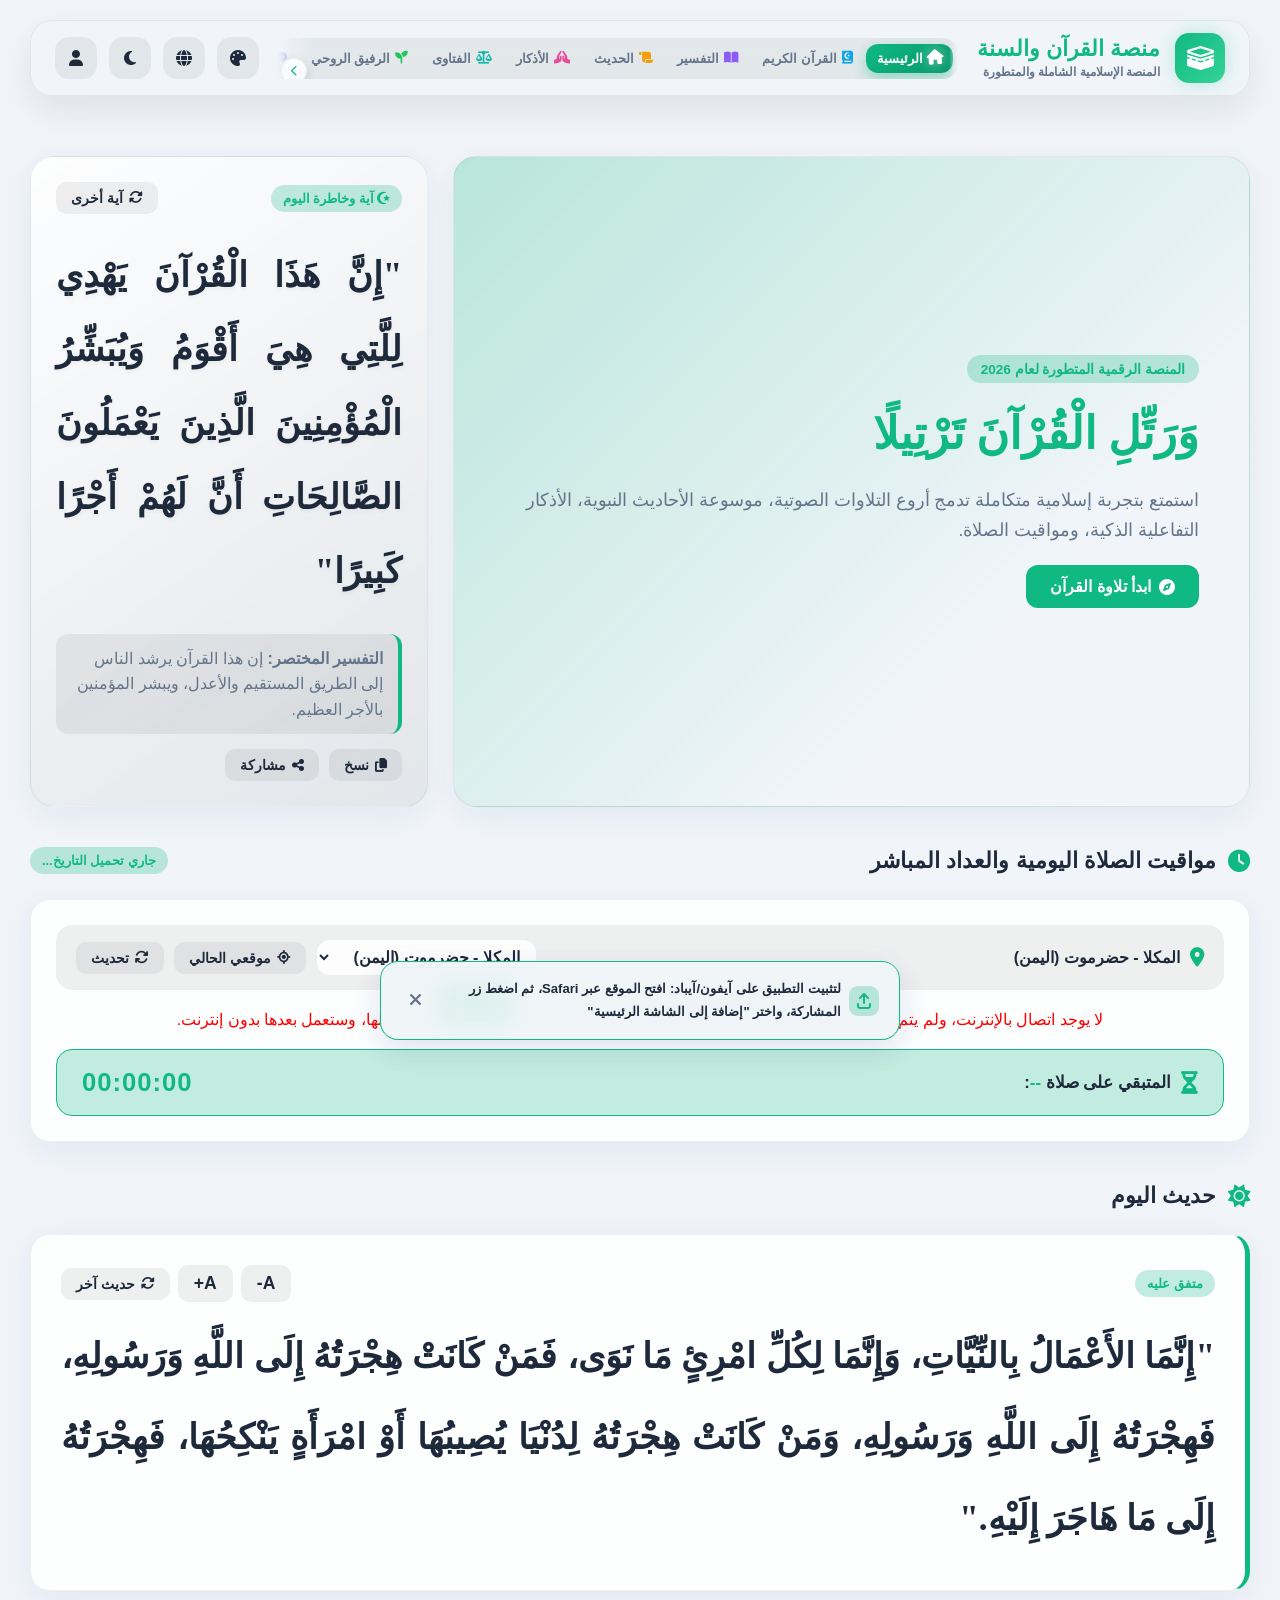
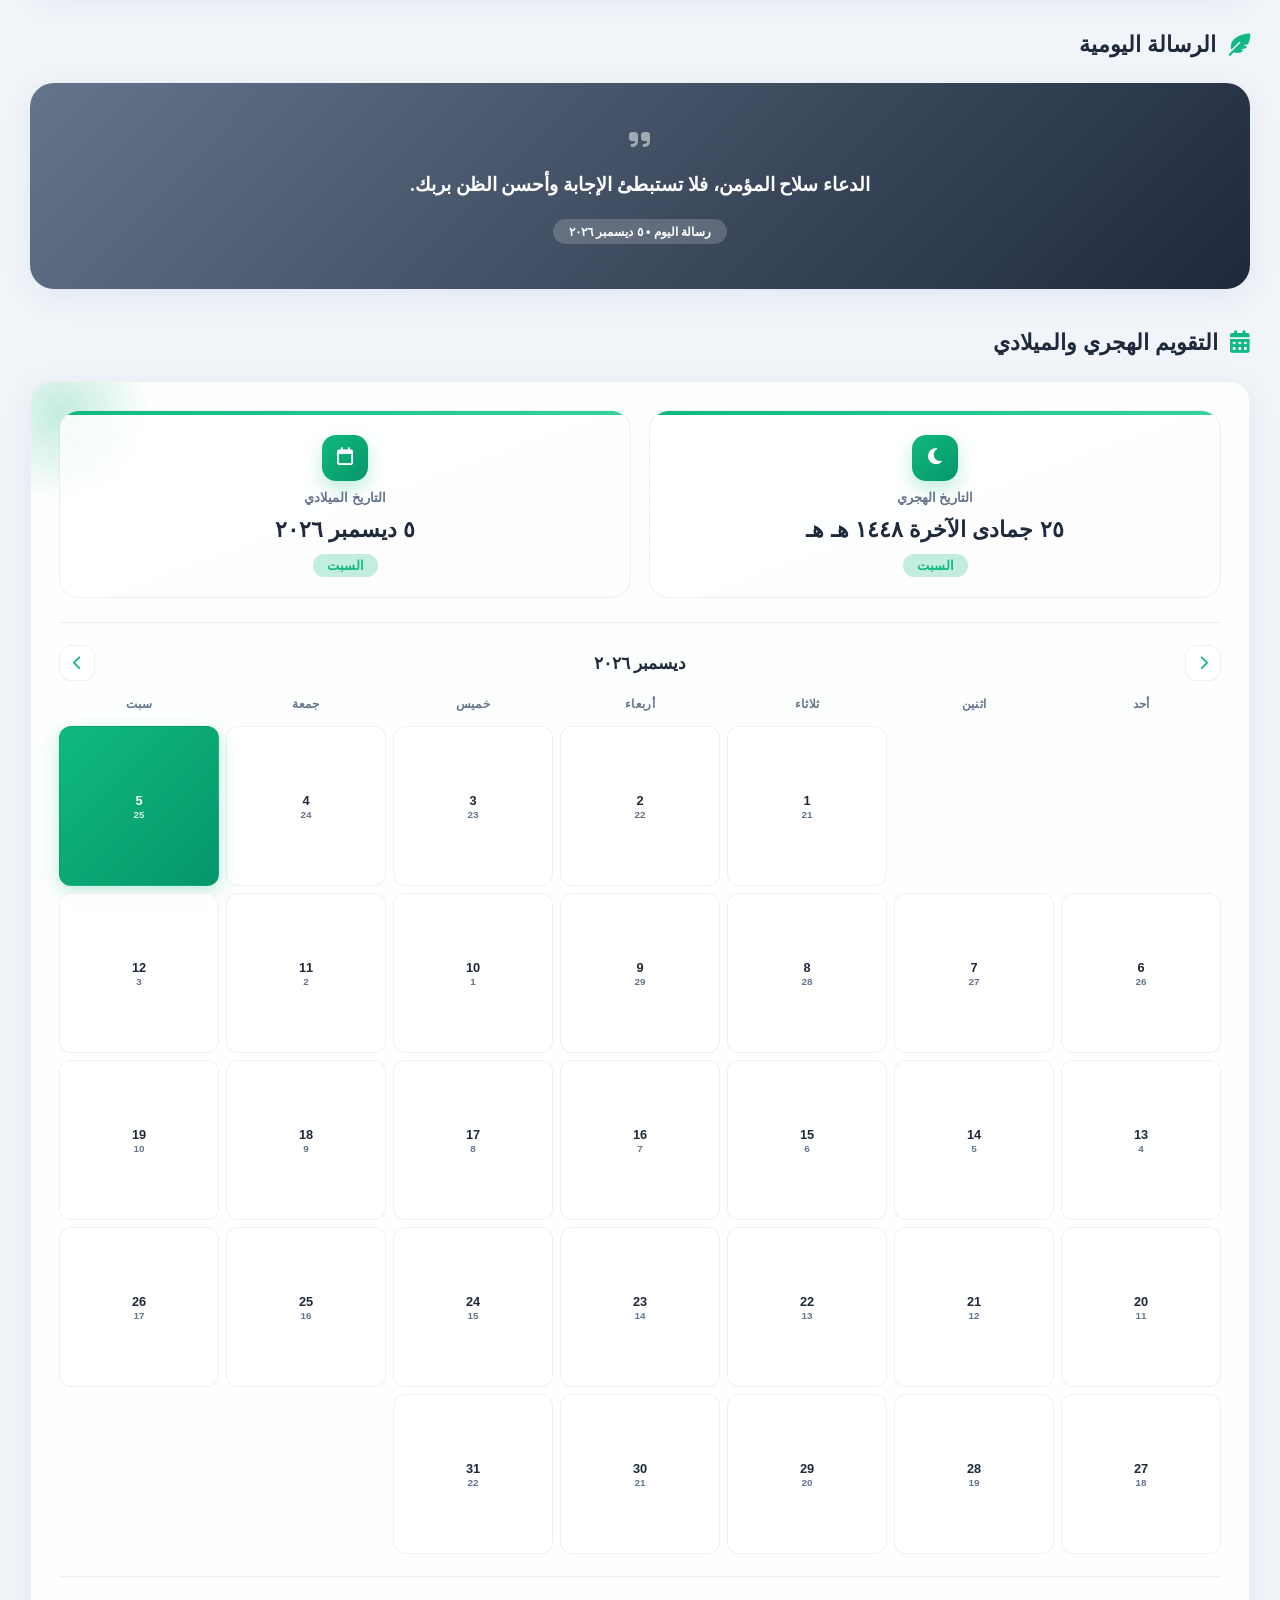
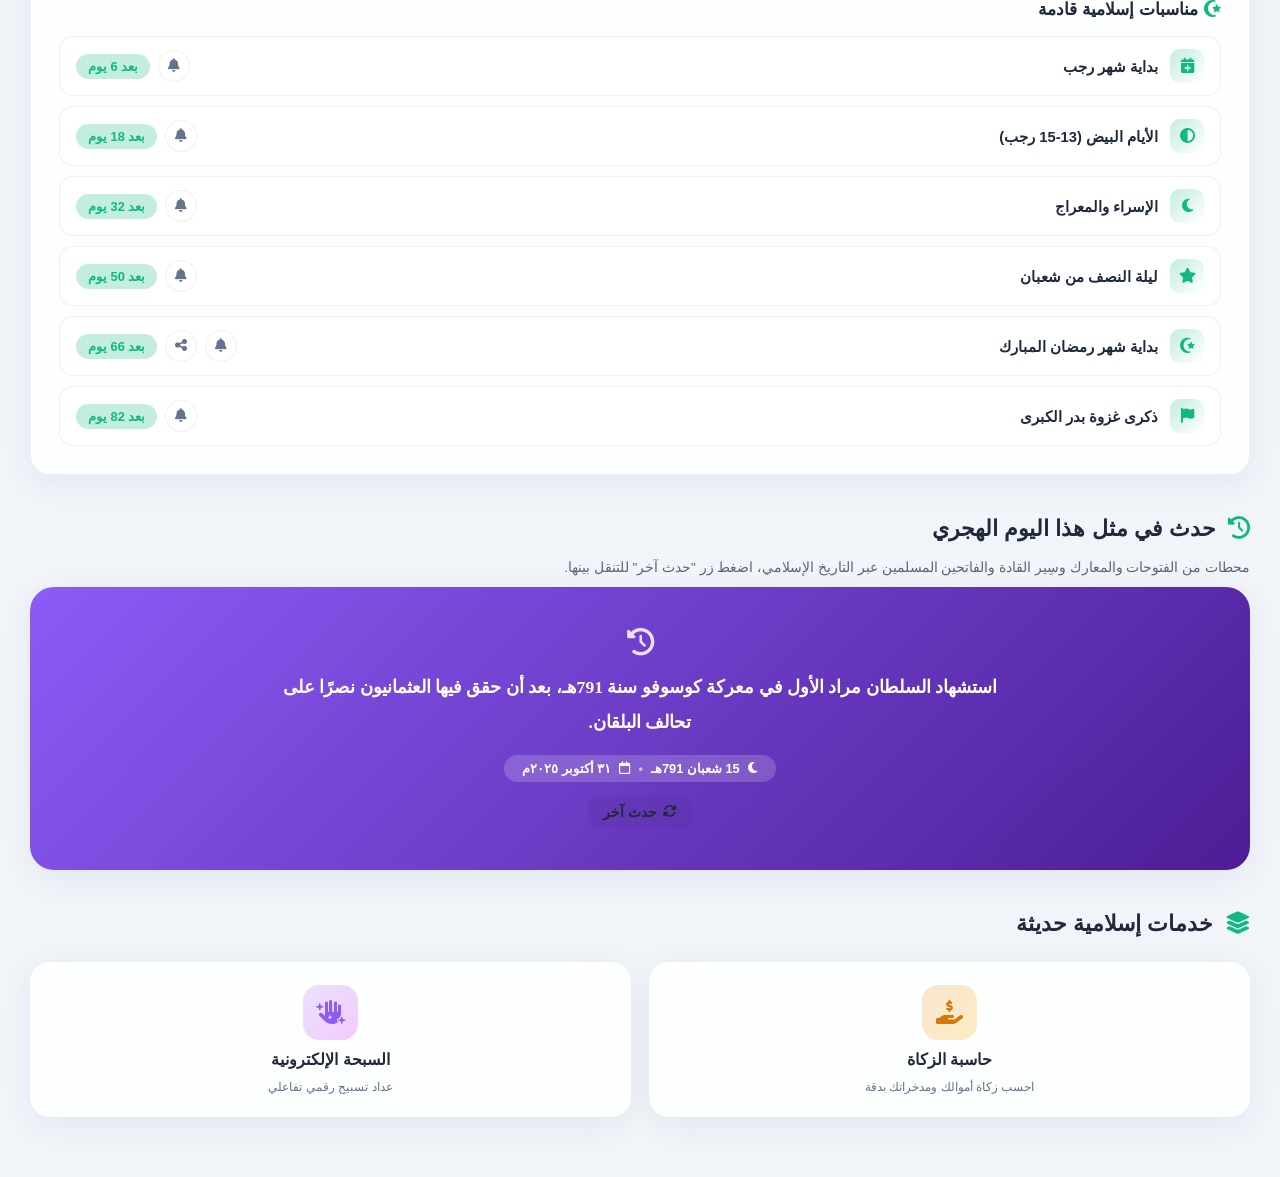
==== commit eb479099: "Add files via upload" ====
--- a/index.html
+++ b/index.html
@@ -7,32 +7,27 @@
 
     <!-- ============================================================
          تحسين محركات البحث (SEO)
-         -----------------------------------------------------------
-         مهم: بعد رفع الموقع على نطاقك الحقيقي، استبدل
-         "https://REPLACE-WITH-YOUR-DOMAIN.com" أدناه (في وسمي
-         canonical و og:url) برابط موقعك الفعلي، وكذلك رابط الصورة
-         في og:image إن رغبت بصورة مخصصة للمشاركة على وسائل التواصل.
     ============================================================ -->
     <meta name="description" content="منصة إسلامية شاملة مجانية: استمع لتلاوات القرآن الكريم بأصوات القرّاء، اقرأ التفسير، تصفح الأحاديث النبوية الصحيحة، اطّلع على فتاوى موثوقة، احصل على أذكار وأدعية يومية، تعرّف على أوقات الصلاة في مدينتك، واستخدم أدوات إسلامية متعددة في مكان واحد.">
     <meta name="keywords" content="القرآن الكريم, تلاوات القرآن, تفسير القرآن, الأحاديث النبوية, فتاوى إسلامية, أذكار وأدعية, أوقات الصلاة, حاسبة الزكاة, تطبيق إسلامي, موقع إسلامي شامل">
     <meta name="author" content="منصة القرآن والسنة">
     <meta name="robots" content="index, follow">
-    <link rel="canonical" href="https://REPLACE-WITH-YOUR-DOMAIN.com/">
+    <link rel="canonical" href="https://quran-and-sunnah.netlify.app/">
 
     <!-- Open Graph (فيسبوك، واتساب، تليجرام...) -->
     <meta property="og:type" content="website">
     <meta property="og:locale" content="ar_AR">
     <meta property="og:title" content="منصة القرآن والسنة | المنصة الإسلامية الشاملة">
     <meta property="og:description" content="استمع للقرآن الكريم، اقرأ الحديث والتفسير، اطّلع على الفتاوى، أذكار وأدعية، أوقات الصلاة، وأدوات إسلامية متعددة، مجانًا في مكان واحد.">
-    <meta property="og:url" content="https://REPLACE-WITH-YOUR-DOMAIN.com/">
-    <meta property="og:image" content="https://REPLACE-WITH-YOUR-DOMAIN.com/icon.svg">
+    <meta property="og:url" content="https://quran-and-sunnah.netlify.app/">
+    <meta property="og:image" content="https://quran-and-sunnah.netlify.app/icon.svg">
     <meta property="og:site_name" content="منصة القرآن والسنة">
 
     <!-- Twitter Card -->
     <meta name="twitter:card" content="summary">
     <meta name="twitter:title" content="منصة القرآن والسنة | المنصة الإسلامية الشاملة">
     <meta name="twitter:description" content="استمع للقرآن الكريم، اقرأ الحديث والتفسير، اطّلع على الفتاوى، أذكار وأدعية، أوقات الصلاة، وأدوات إسلامية متعددة، مجانًا في مكان واحد.">
-    <meta name="twitter:image" content="https://REPLACE-WITH-YOUR-DOMAIN.com/icon.svg">
+    <meta name="twitter:image" content="https://quran-and-sunnah.netlify.app/icon.svg">
 
     <!-- بيانات منظّمة (Structured Data) لمساعدة جوجل على فهم الموقع -->
     <script type="application/ld+json">
@@ -40,7 +35,7 @@
         "@context": "https://schema.org",
         "@type": "WebSite",
         "name": "منصة القرآن والسنة",
-        "url": "https://REPLACE-WITH-YOUR-DOMAIN.com/",
+        "url": "https://quran-and-sunnah.netlify.app/",
         "description": "منصة إسلامية شاملة مجانية: تلاوات القرآن الكريم، التفسير، الأحاديث النبوية، الفتاوى، أذكار وأدعية، أوقات الصلاة، وأدوات إسلامية متعددة.",
         "inLanguage": "ar"
     }
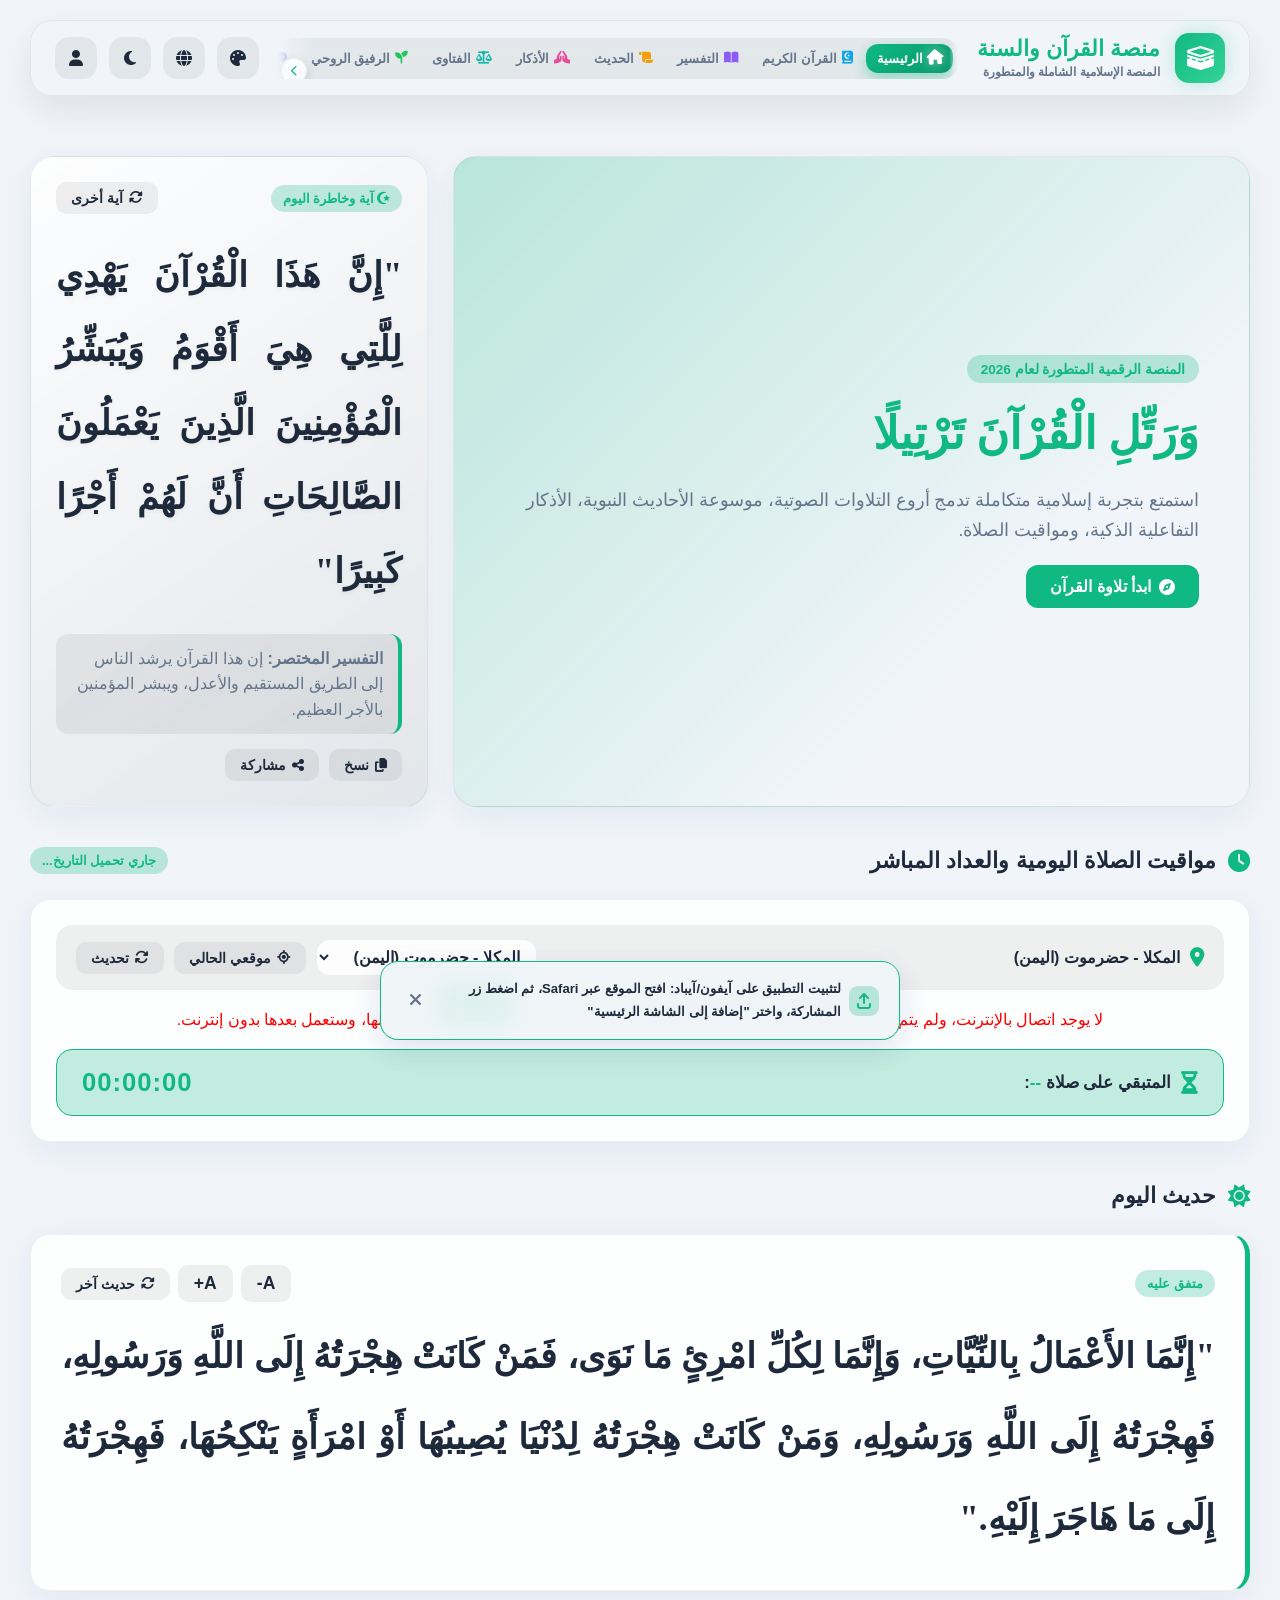
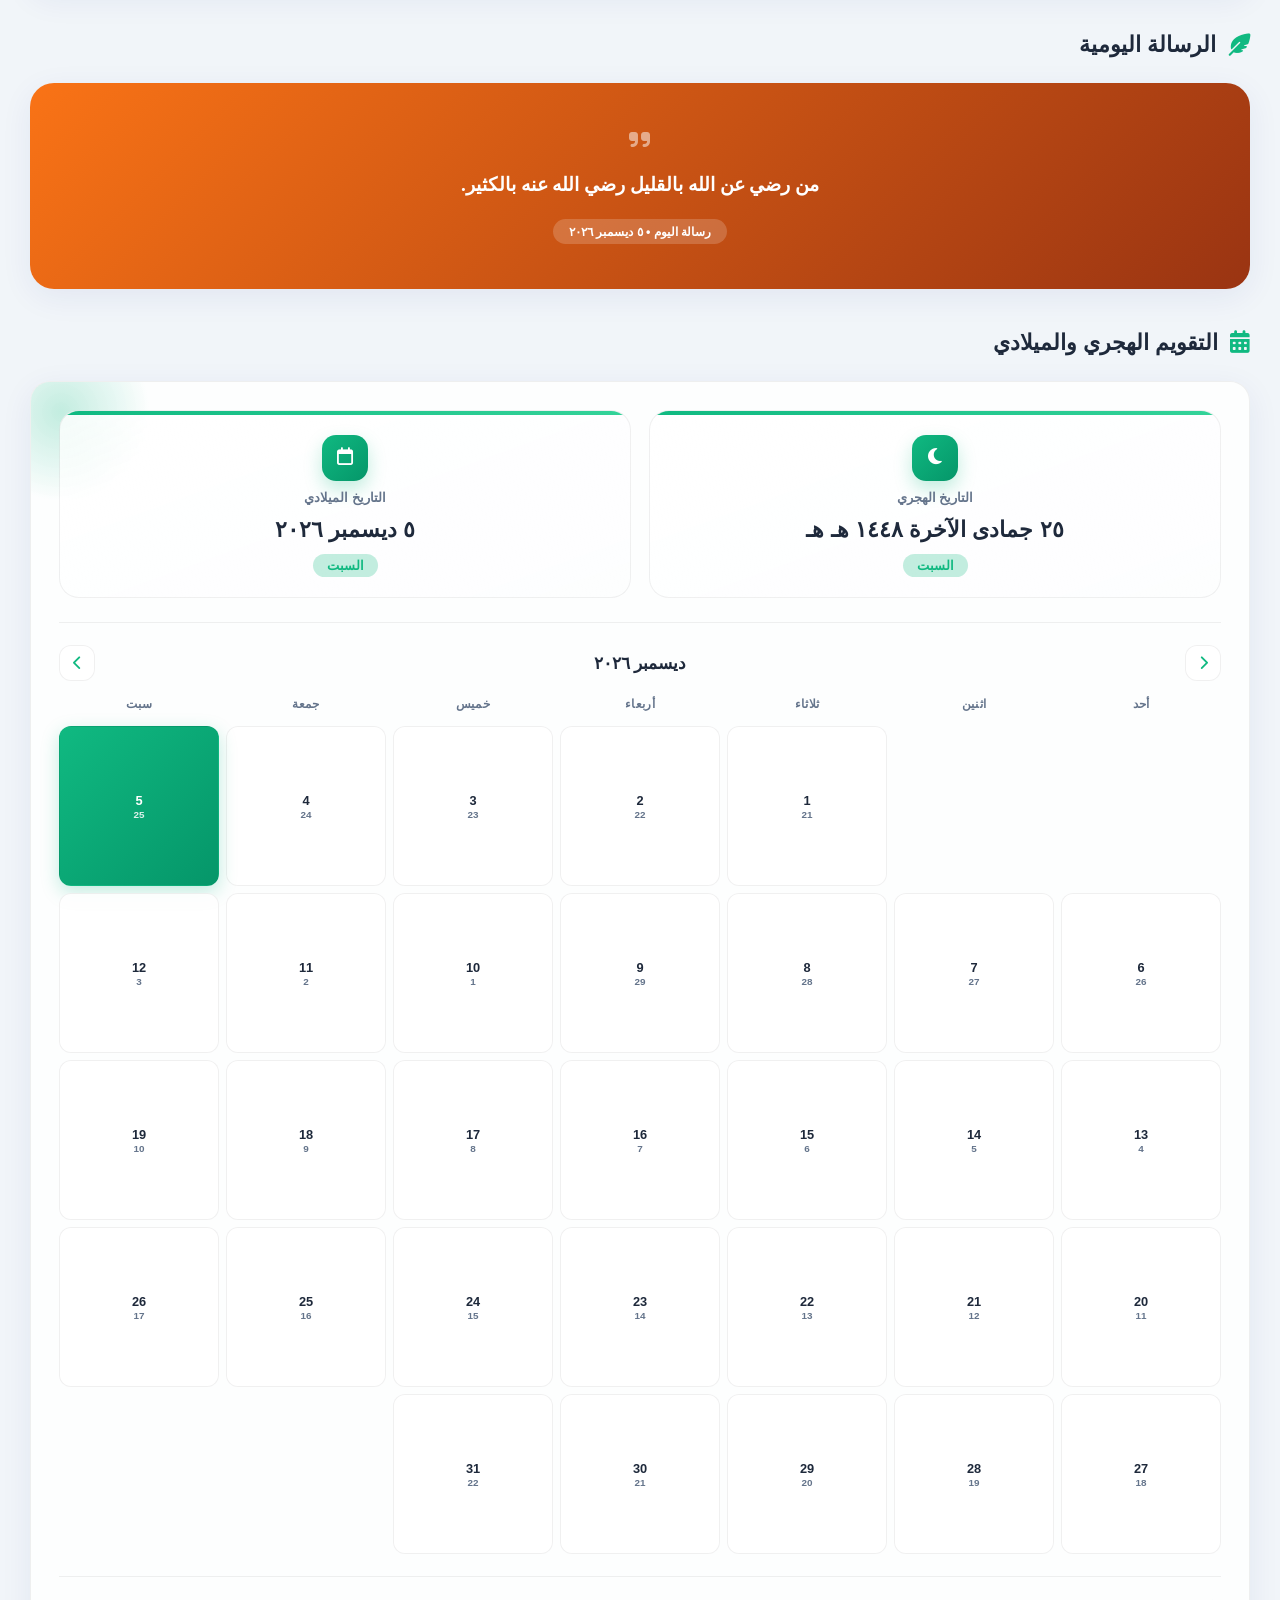
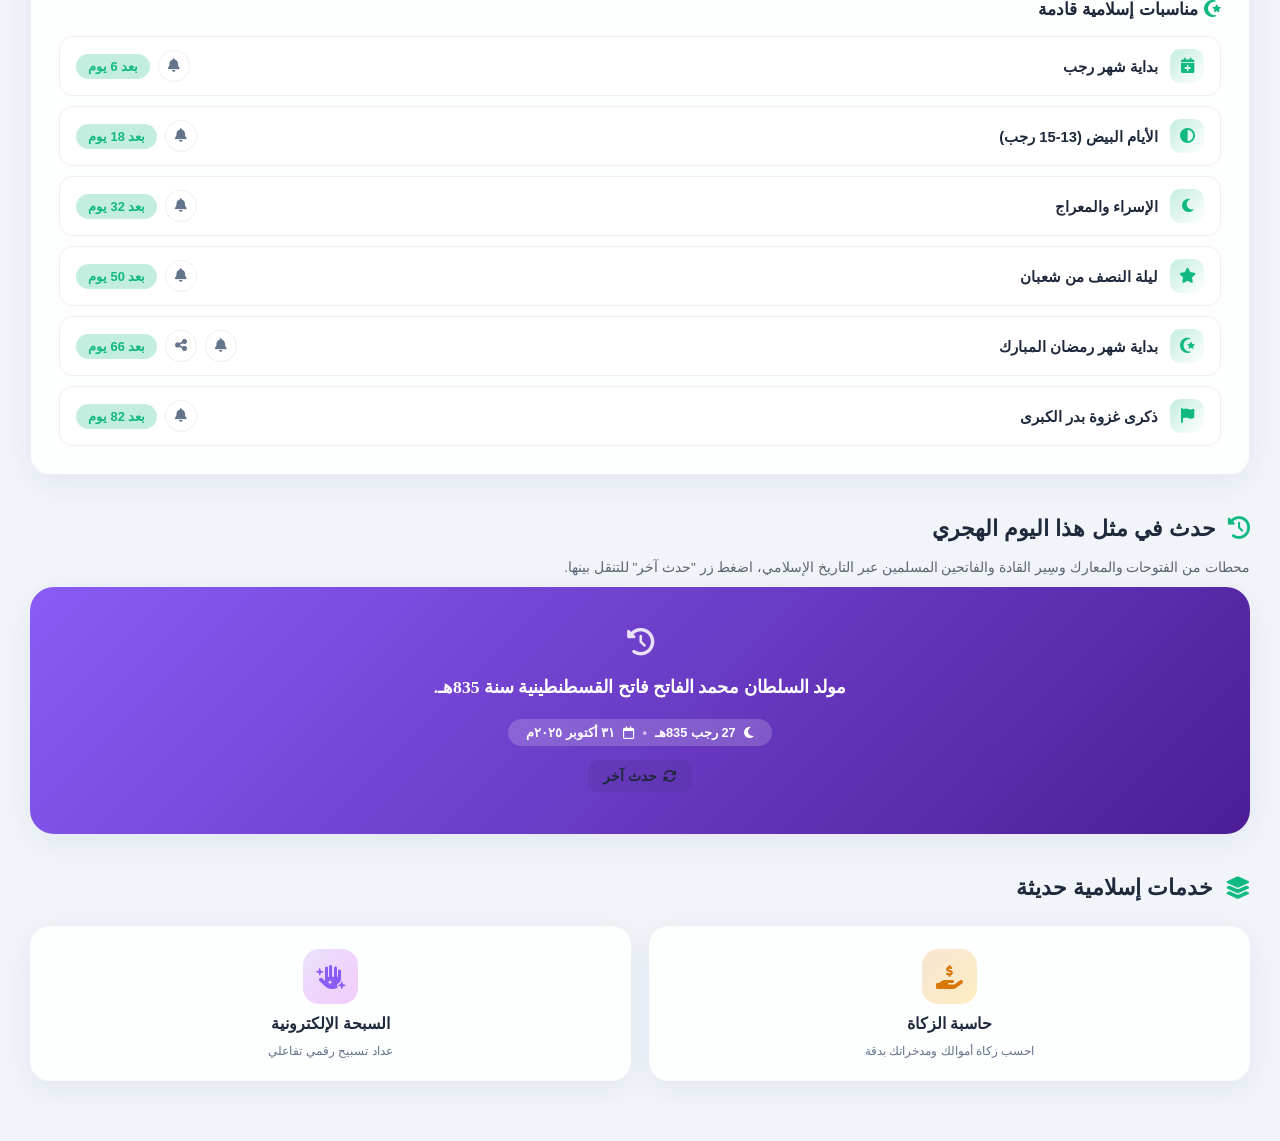
==== commit 40a7c34d: "Add files via upload" ====
--- a/index.html
+++ b/index.html
@@ -697,6 +697,11 @@
                     <button class="fatwa-mic-btn" id="sounds-mic-btn" title="البحث الصوتي" onclick="startSoundsVoiceSearch()"><i class="fa-solid fa-microphone"></i></button>
                     <button class="fatwa-search-submit-btn" onclick="searchSounds()"><i class="fa-solid fa-magnifying-glass"></i> بحث</button>
                 </div>
+
+                <!-- تصفية المواعظ حسب الشيخ -->
+                <select id="sounds-sheikh-filter" class="select-custom" style="margin-top: 12px; width: 100%;" onchange="searchSounds()" aria-label="تصفية المواعظ حسب الشيخ">
+                    <option value="">كل الشيوخ</option>
+                </select>
             </div>
 
             <div class="sounds-grid" id="sounds-grid"></div>
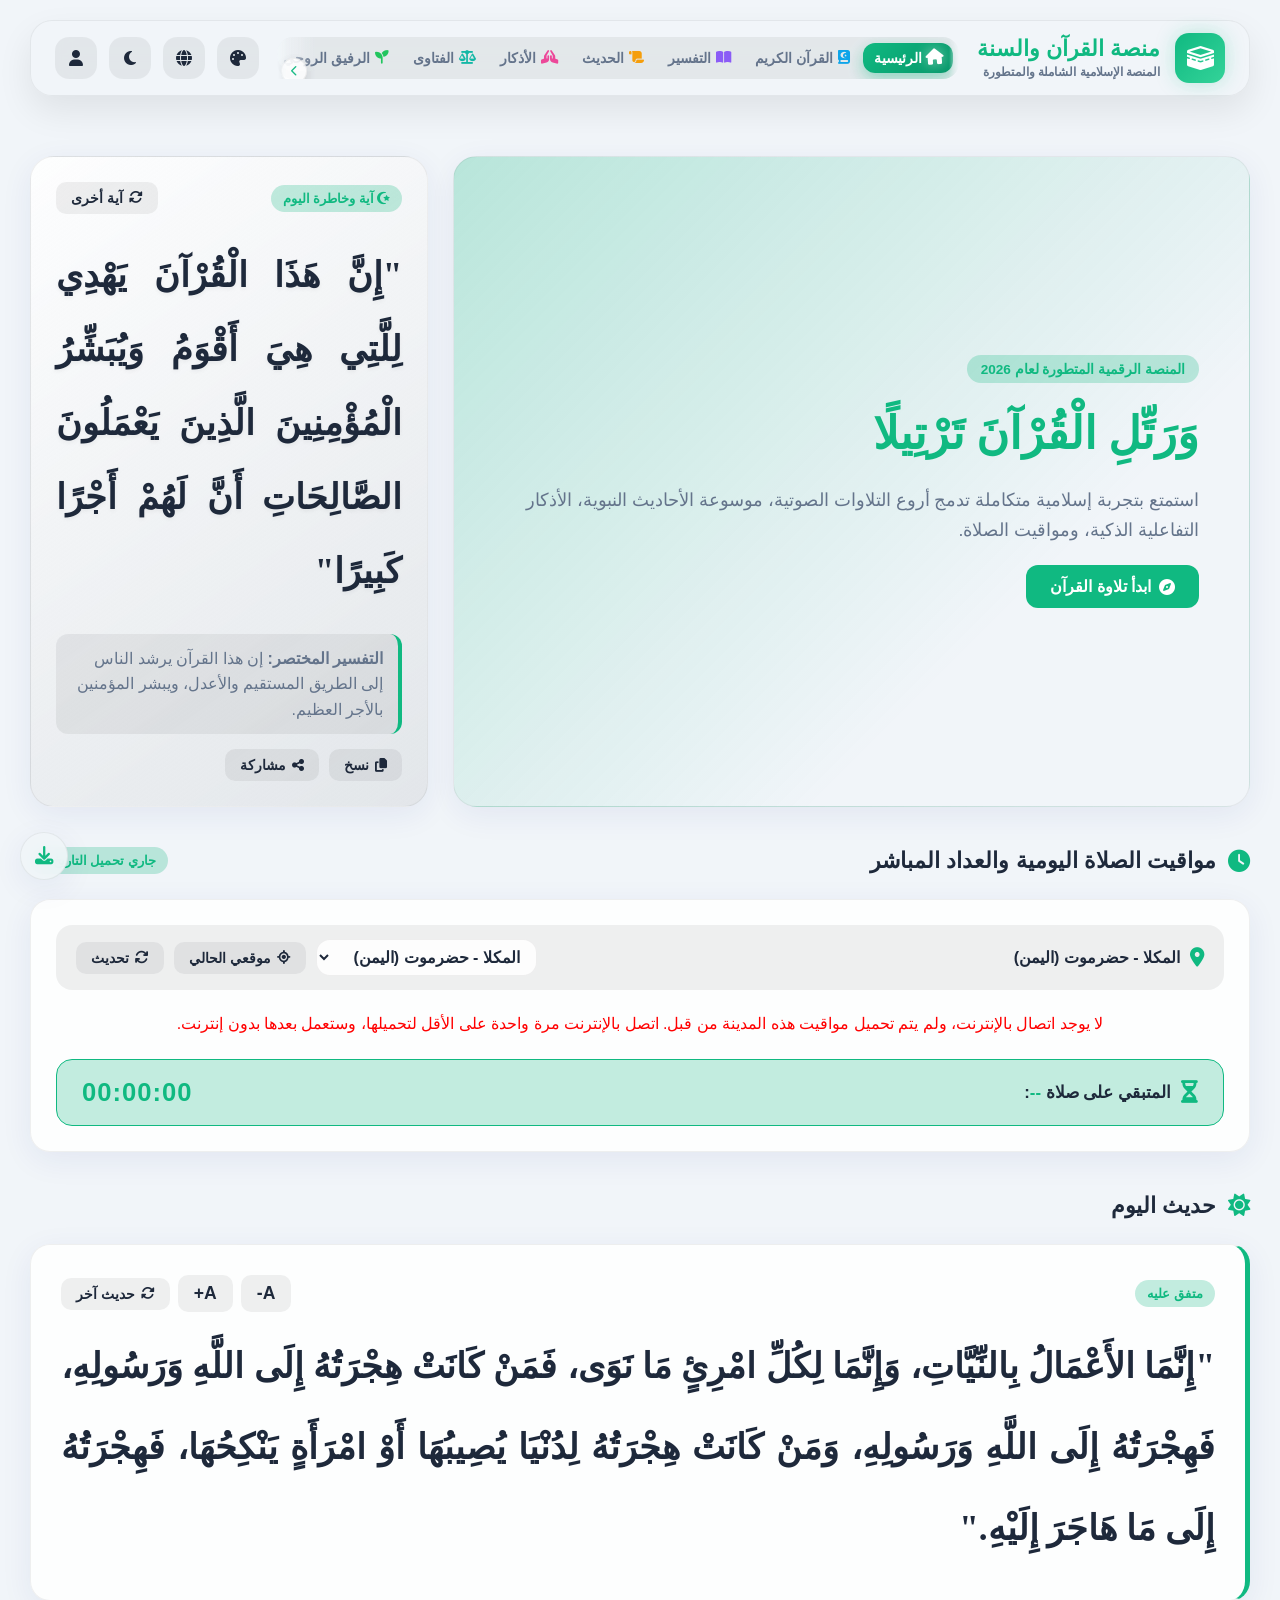
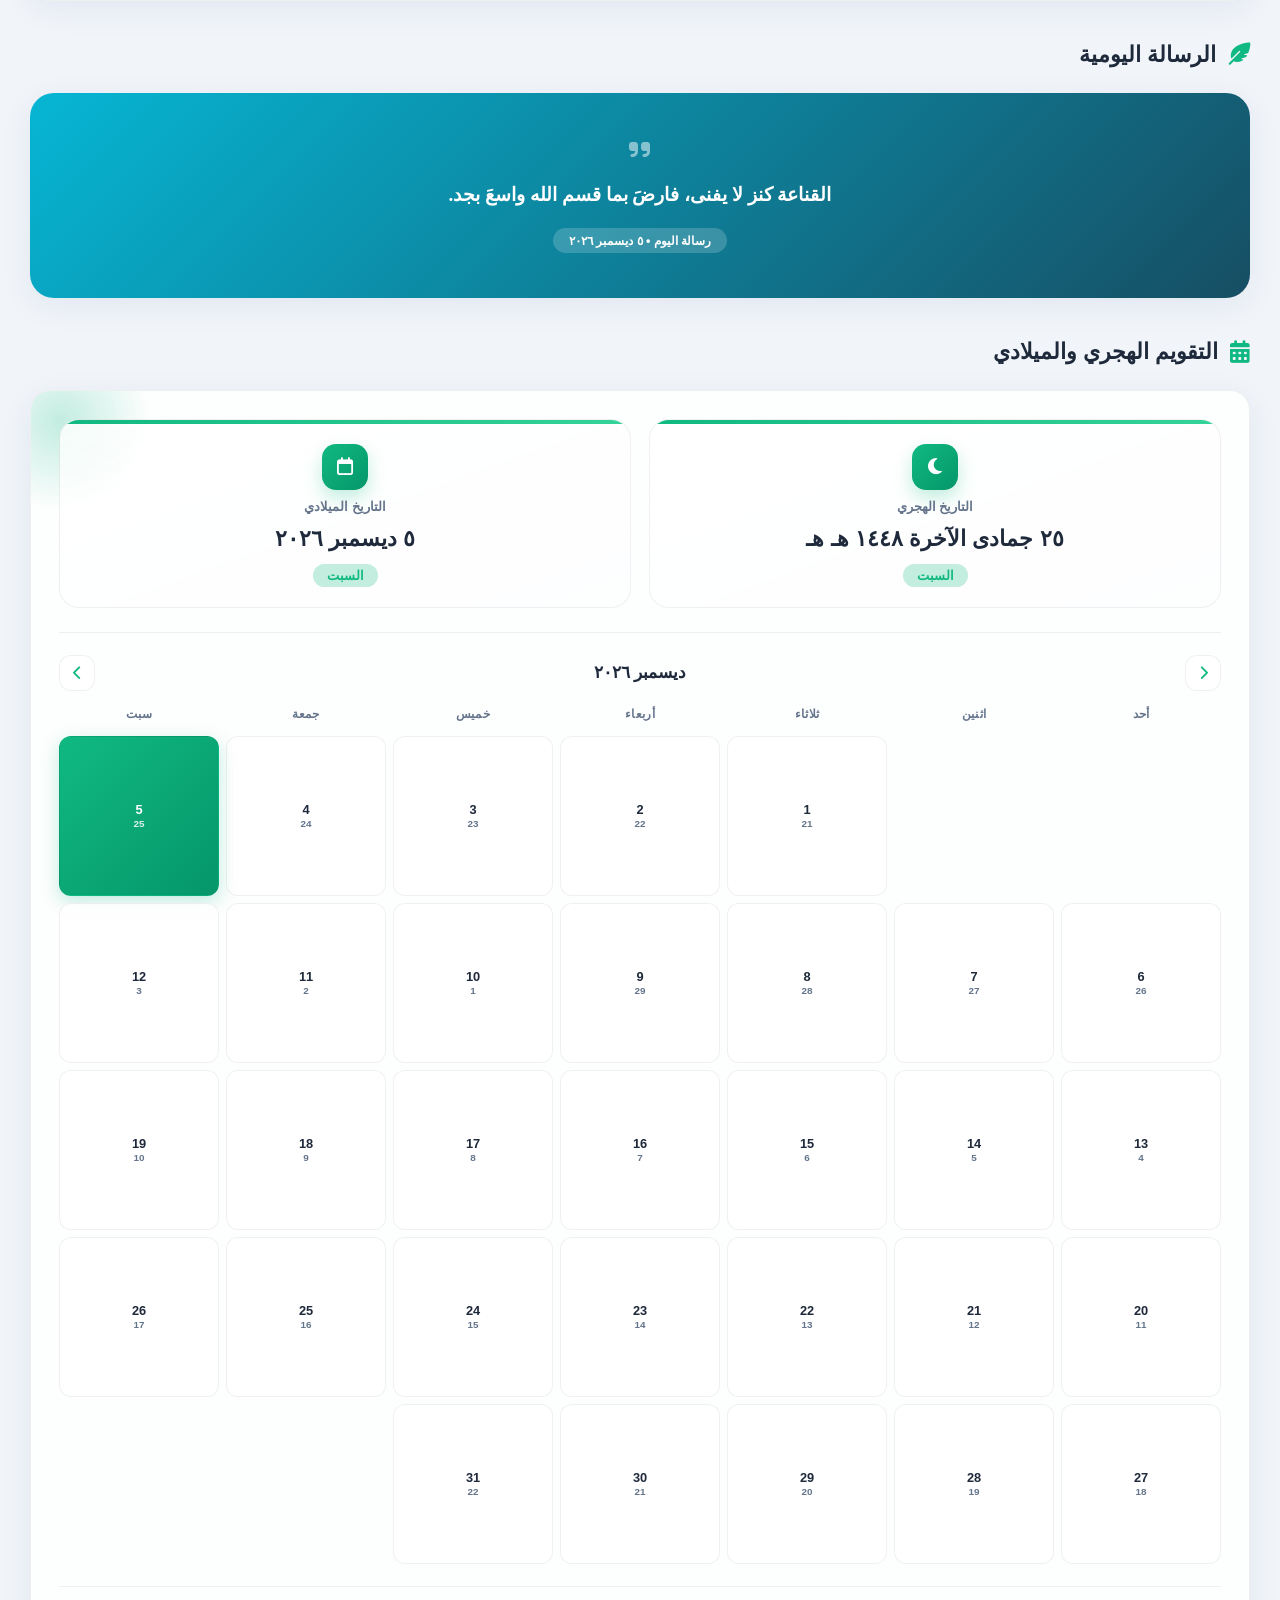
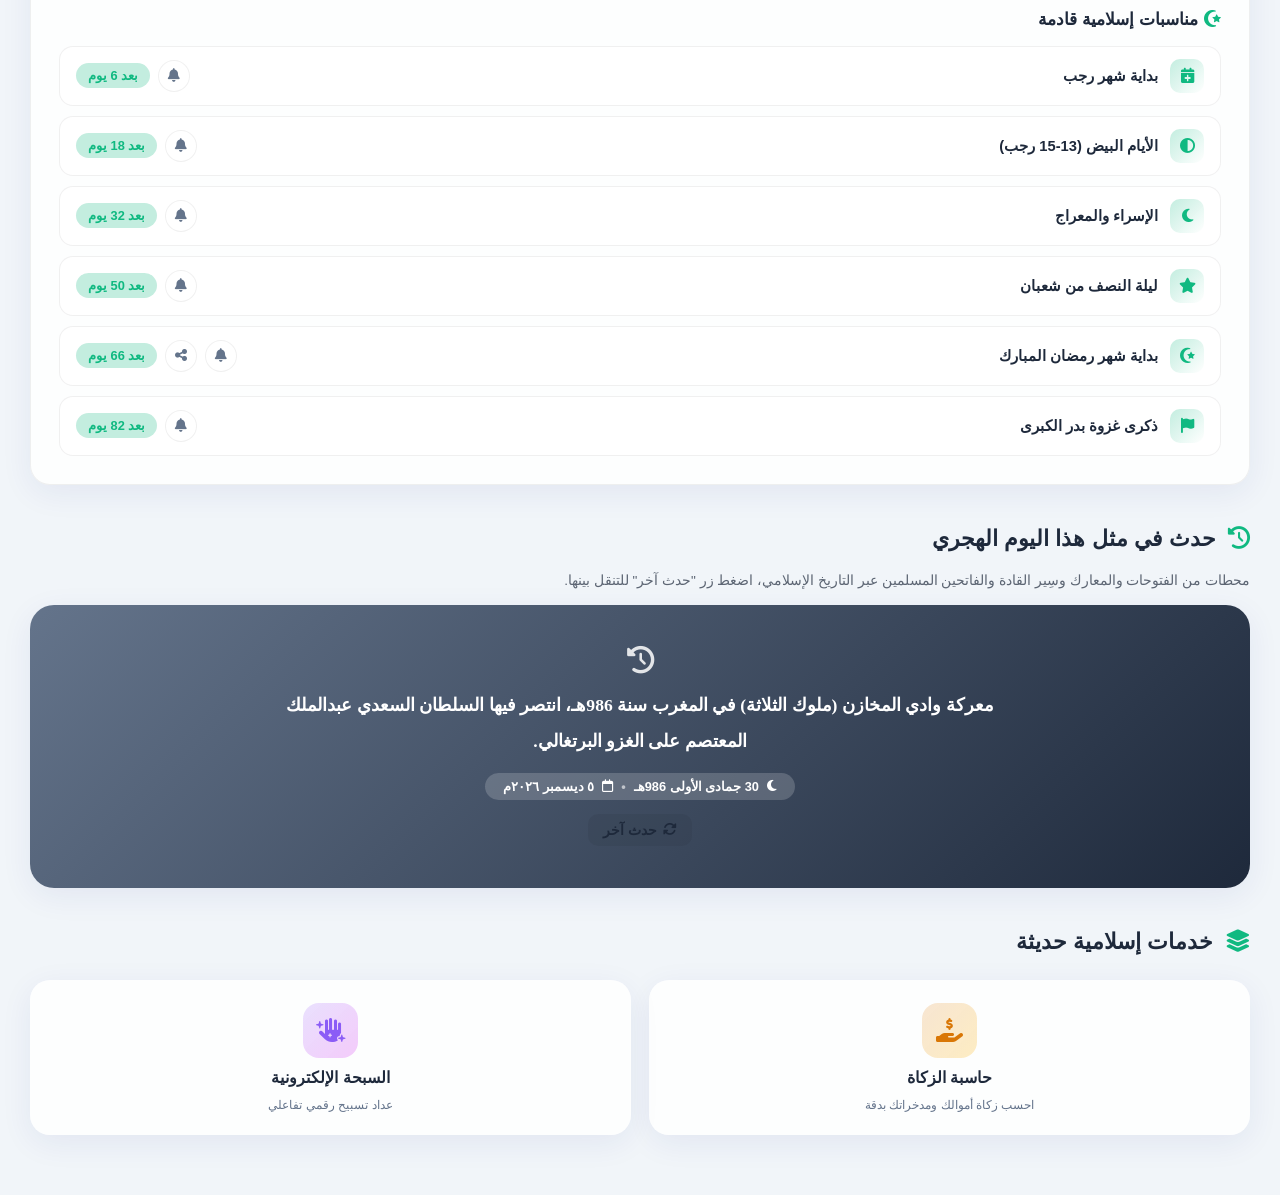
==== commit b45a7d55: "Add files via upload" ====
--- a/index.html
+++ b/index.html
@@ -49,8 +49,8 @@
          تسريع بدء التشغيل: نجلب هذين الملفين بأسلوب "غير معطّل للعرض" (preload ثم
          تفعيل كـ stylesheet بعد التحميل) بدل تحميلهما بشكل يوقف رسم الصفحة الأولى،
          مع الإبقاء على noscript كبديل كامل لأي متصفح لا يدعم onload على link. -->
-    <link rel="preload" as="style" href="https://fonts.googleapis.com/css2?family=Cairo:wght@300;400;600;700;900&family=Amiri:wght@400;700&family=Scheherazade+New:wght@400;700&family=Noto+Naskh+Arabic:wght@400;500;600;700&display=swap" onload="this.onload=null;this.rel='stylesheet'">
-    <noscript><link rel="stylesheet" href="https://fonts.googleapis.com/css2?family=Cairo:wght@300;400;600;700;900&family=Amiri:wght@400;700&family=Scheherazade+New:wght@400;700&family=Noto+Naskh+Arabic:wght@400;500;600;700&display=swap"></noscript>
+    <link rel="preload" as="style" href="https://fonts.googleapis.com/css2?family=Cairo:wght@300;400;600;700;900&family=Tajawal:wght@300;400;500;700;800&family=Amiri:wght@400;700&family=Scheherazade+New:wght@400;700&family=Noto+Naskh+Arabic:wght@400;500;600;700&display=swap" onload="this.onload=null;this.rel='stylesheet'">
+    <noscript><link rel="stylesheet" href="https://fonts.googleapis.com/css2?family=Cairo:wght@300;400;600;700;900&family=Tajawal:wght@300;400;500;700;800&family=Amiri:wght@400;700&family=Scheherazade+New:wght@400;700&family=Noto+Naskh+Arabic:wght@400;500;600;700&display=swap"></noscript>
 
     <!-- FontAwesome Icons: نفس أسلوب التحميل غير المعطّل للعرض، دون حذف أي أيقونة من المكتبة -->
     <link rel="preload" as="style" href="https://cdnjs.cloudflare.com/ajax/libs/font-awesome/6.4.0/css/all.min.css" onload="this.onload=null;this.rel='stylesheet'">
@@ -95,6 +95,7 @@
         img-src 'self' data: blob:;
         media-src 'self' https: blob:;
         connect-src 'self' http://localhost:5000 https://fatwa-api-p9op.onrender.com https://api.alquran.cloud https://mp3quran.net https://*.mp3quran.net https://api.aladhan.com https://cdn.jsdelivr.net https://stream.radiojar.com https://backup.qurango.net https://archive.org https://*.archive.org;
+        frame-src https://shamela.ws;
         object-src 'none';
         base-uri 'self';
         form-action 'self';
@@ -956,5 +957,6 @@
     <script src="js/rafiq.js"></script>
     <script src="js/murshid.js"></script>
     <script src="js/account-misc.js"></script>
+    <script src="js/pwa-install-custom.js" defer></script>
 </body>
 </html>
--- a/css/style.css
+++ b/css/style.css
@@ -1,6 +1,14 @@
     /* CSS Variables & Theme Definitions */
     :root {
+        /* خط الواجهة (عناوين، أزرار، تنقّل، شارات) — Cairo خط هندسي قوي وواضح يناسب عناصر التحكم القصيرة */
         --font-main: 'Cairo', sans-serif;
+        /* خط شريط التنقّل العلوي تحديدًا — Cairo بخط عريض واضح، مع سلسلة بدائل احترافية
+           (Tajawal ثم خطوط النظام العربية القياسية) لضمان ظهور واضح ومتّسق على كل الأجهزة
+           والمتصفحات حتى قبل اكتمال تحميل خط الويب أو في حال تعذّر تحميله */
+        --font-nav: 'Cairo', 'Tajawal', 'Segoe UI', Tahoma, 'Helvetica Neue', Arial, sans-serif;
+        /* خط نصوص الواجهة الطويلة (فقرات الوصف والشرح) — Tajawal أهدأ وأريح للقراءة المتصلة */
+        --font-body: 'Tajawal', 'Cairo', sans-serif;
+        /* خطوط النصوص الدينية (آيات القرآن والأحاديث) — لا تُستخدم في عناصر الواجهة ولا تتأثر بهذا التحديث */
         --font-quran: 'Amiri', serif;
         --font-hadith: 'Scheherazade New', 'Amiri', serif;
         --transition-speed: 0.3s;
@@ -41,13 +49,16 @@
 
     /* Dark & Light Modes */
     [data-theme="dark"] {
-        --bg-main: #090d16;
-        --bg-card: rgba(18, 24, 38, 0.75);
-        --bg-glass: rgba(9, 13, 22, 0.85);
-        --text-main: #f8fafc;
-        --text-muted: #94a3b8;
-        --border-color: rgba(255, 255, 255, 0.08);
-        --shadow: 0 8px 32px 0 rgba(0, 0, 0, 0.4);
+        /* لوحة داكنة مُعاد ضبطها بالكامل: كحلي-رمادي عميق قريب من الأسود
+           بدل الأزرق الفاتح السابق، مع تعديل تدرّج النصوص والحدود والظل
+           بحيث تبدو الواجهة أكثر رصانة واحترافية وأقل إجهادًا للعين. */
+        --bg-main: #0b0f17;
+        --bg-card: rgba(21, 27, 39, 0.78);
+        --bg-glass: rgba(10, 13, 20, 0.92);
+        --text-main: #edf1f7;
+        --text-muted: #8d98ac;
+        --border-color: rgba(255, 255, 255, 0.07);
+        --shadow: 0 10px 40px 0 rgba(0, 0, 0, 0.5);
     }
 
     [data-theme="light"] {
@@ -75,10 +86,18 @@
         min-height: 100vh;
         overflow-x: hidden;
         scroll-behavior: smooth;
+        /* عرض أنظف وأوضح للخط العربي على شاشات الهواتف عالية الدقة */
+        -webkit-font-smoothing: antialiased;
+        -moz-osx-font-smoothing: grayscale;
+        text-rendering: optimizeLegibility;
     }
 
     a { text-decoration: none; color: inherit; }
     ul { list-style: none; }
+
+    /* فقرات نصوص الواجهة (الوصف والشرح) تستخدم خط Tajawal الأهدأ للقراءة؛
+       أي نص له كلاس أكثر تحديدًا (مثل نصوص القرآن والحديث) يبقى محتفظًا بخطه الخاص كما هو. */
+    p { font-family: var(--font-body); line-height: 1.8; }
 
     /* Glassmorphism UI Elements */
     .glass-panel {
@@ -353,7 +372,8 @@
     }
 
     .logo-text h1 {
-        font-size: 1.35rem;
+        /* حجم متدرّج بسلاسة حسب عرض الشاشة بدل القفز بين أحجام ثابتة عند كل نقطة توقف */
+        font-size: clamp(0.82rem, 0.5rem + 1.3vw, 1.35rem);
         font-weight: 900;
         color: var(--text-main);
         display: flex;
@@ -447,8 +467,10 @@
     }
 
     .nav-links a {
-        font-size: 0.8rem;
-        font-weight: 600;
+        font-family: var(--font-nav);
+        font-size: 0.85rem;
+        font-weight: 700;
+        letter-spacing: 0;
         color: var(--text-muted);
         padding: 7px 11px;
         border-radius: 12px;
@@ -458,12 +480,26 @@
         gap: 5px;
         white-space: nowrap;
         flex-shrink: 0;
-    }
-
-    .nav-links a:hover, .nav-links a.active {
+        -webkit-font-smoothing: antialiased;
+        text-rendering: optimizeLegibility;
+    }
+
+    .nav-links a.active {
         color: #fff;
         background: var(--primary);
         box-shadow: 0 4px 15px var(--glow);
+    }
+
+    /* :hover منفصل عن .active ومقيّد بالأجهزة التي تدعم تمرير فأرة حقيقي فقط،
+       لأن أجهزة اللمس (الهواتف) تُبقي حالة :hover "عالقة" على آخر عنصر تم لمسه
+       حتى بعد الانتقال إلى صفحة أخرى (بما في ذلك عبر زر الرجوع)، فتظهر علامة
+       التفعيل خطأً على القسم القديم رغم أن .active انتقلت فعليًا للقسم الصحيح. */
+    @media (hover: hover) and (pointer: fine) {
+        .nav-links a:hover {
+            color: #fff;
+            background: var(--primary);
+            box-shadow: 0 4px 15px var(--glow);
+        }
     }
 
     .toolbar { display: flex; align-items: center; gap: 12px; flex-shrink: 0; }
@@ -584,7 +620,7 @@
         margin-bottom: 25px;
     }
 
-    .section-title { display: flex; align-items: center; gap: 12px; font-size: 1.4rem; font-weight: 800; }
+    .section-title { display: flex; align-items: center; gap: 12px; font-size: clamp(1.1rem, 0.95rem + 0.7vw, 1.4rem); font-weight: 800; }
     .section-title i { color: var(--primary); }
 
     .hero-section { display: grid; grid-template-columns: 2fr 1fr; gap: 25px; }
@@ -1150,7 +1186,7 @@
 
     .azkar-tab-btn.active i { color: #fff; text-shadow: 0 0 10px rgba(255,255,255,0.5); }
 
-    .azkar-grid { scroll-margin-top: 150px; display: grid; grid-template-columns: repeat(auto-fill, minmax(340px, 1fr)); gap: 20px; }
+    .azkar-grid { scroll-margin-top: 150px; display: grid; grid-template-columns: 1fr; gap: 20px; }
 
     .zikr-card {
         padding: 25px;
@@ -1779,6 +1815,81 @@
    الهدف: أن يظهر كل عنصر بحجم واضح ومناسب دون تكدّس أو خروج عن الشاشة،
    مع إبقاء شريط "منصة القرآن والسنة" العلوي ثابتًا وواضحًا دائمًا.
    ========================================================================= */
+/* =========================================================================
+   إصلاح أداء التمرير على هواتف أندرويد (تهنيج/تعليق بسيط أثناء التمرير)
+   السبب: الشريط العلوي (main-header) وشريط الصوت العائم (global-audio-player)
+   عنصران ثابتان على الشاشة (sticky/fixed) ويستخدمان تمويه خلفية backdrop-filter،
+   وهو تأثير يُعاد حسابه من متصفح الجهاز في كل إطار أثناء تمرير المحتوى خلفهما.
+   معالجات الرسوميات في أغلب هواتف أندرويد أضعف من الحاسوب في هذه العملية تحديدًا،
+   فيظهر التهنيج البسيط رغم أن الأداء على الحاسوب سليم تمامًا.
+   الحل: إلغاء التمويه لهذين العنصرين فقط على الأجهزة اللمسية/الشاشات الصغيرة،
+   مع تعويضه بخلفية شبه معتمة (بلا شفافية تقريبًا) للحفاظ على نفس المظهر البصري
+   دون الحاجة لإعادة حساب التمويه في كل إطار. باقي عناصر الموقع (البطاقات، القوائم
+   المنبثقة، النوافذ المنبثقة) تبقى كما هي لأنها لا تُعاد رسمتها أثناء التمرير.
+   ========================================================================= */
+@media (max-width: 1024px), (pointer: coarse) {
+    .main-header {
+        backdrop-filter: none;
+        -webkit-backdrop-filter: none;
+        background: rgba(28, 36, 51, 0.94);
+    }
+    .global-audio-player {
+        backdrop-filter: none;
+        -webkit-backdrop-filter: none;
+        background: rgba(28, 36, 51, 0.96);
+    }
+    [data-theme="light"] .main-header {
+        background: rgba(255, 255, 255, 0.94);
+    }
+    [data-theme="light"] .global-audio-player {
+        background: rgba(255, 255, 255, 0.96);
+    }
+}
+
+/* =========================================================================
+   امتداد إصلاح الأداء أعلاه ليشمل بقية عناصر الموقع الزجاجية (glass-panel /
+   glass-header): تُستخدم هاتان الفئتان في كل بطاقات الموقع تقريبًا (بطاقات
+   السور، بطاقات الإذاعات، بطاقات الأصوات والأذكار حتى 218 بطاقة، بطاقات
+   الفتاوى، بطاقات الخدمات...)، وكل بطاقة منها تطبّق تمويه الخلفية (blur)
+   بشكل مستقل. الحاسوب يتحمّل عشرات/مئات طبقات التمويه هذه دون مشاكل، لكن
+   معالج الرسوميات في أغلب الهواتف يتعثر عندما تظهر عشرات البطاقات المموَّهة
+   معًا أثناء التمرير، فيظهر التهنيج أو التجمّد الذي وصفه المستخدم رغم أن
+   الشريط العلوي وشريط الصوت (المعالَجَين أعلاه) لم يعودا سببًا للمشكلة.
+   الحل: نفس المبدأ - إلغاء التمويه على الأجهزة اللمسية/الشاشات الصغيرة لكل
+   عنصر يحمل glass-panel أو glass-header، مع رفع عتامة الخلفية القياسية
+   (المتغيرات bg-card / bg-glass) قليلاً لتعويض غياب التمويه بصريًا.
+
+   السبب الحقيقي المتبقي للتجمّد في قسم "الأذكار" تحديدًا: كل بطاقة ذكر
+   (.zikr-card) تحمل شريطًا زخرفيًا علويًا (::before) بتحريك CSS لا نهائي
+   (zikrShimmer) يحرّك background-position. هذه الخاصية غير قابلة للتسريع
+   عبر معالج الرسوميات (compositor) فيضطر المتصفح لإعادة رسم (repaint) هذا
+   الشريط في كل إطار، لكل بطاقة على حدة، طوال بقاء القسم مفتوحًا - وليس مرة
+   واحدة عند التحميل فقط. في تبويب "أسماء الله الحسنى" وحده هناك 99 بطاقة
+   تعمل كلها معًا في نفس اللحظة (37 بطاقة في أذكار المساء، وهكذا)، فتتحول
+   إلى إعادة رسم لا نهائية ومتكررة تُنهك معالج الرسوميات الأضعف في الهواتف
+   وتظهر كتجمّد/تهنيج مستمر - بينما الحاسوب يتحمّلها دون ملاحظة. الحل: تعطيل
+   هذا التحريك تمامًا على الأجهزة اللمسية/الشاشات الصغيرة (يبقى الشريط
+   ظاهرًا كخط تدرّج لوني ثابت بلا حركة)، بنفس مبدأ إلغاء التمويه أعلاه. */
+@media (max-width: 1024px), (pointer: coarse) {
+    [data-theme="dark"] {
+        --bg-card: rgba(21, 27, 39, 0.96);
+        --bg-glass: rgba(10, 13, 20, 0.98);
+    }
+    [data-theme="light"] {
+        --bg-card: rgba(255, 255, 255, 0.94);
+        --bg-glass: rgba(241, 245, 249, 0.96);
+    }
+    .zikr-card::before {
+        animation: none;
+    }
+    .glass-panel,
+    .glass-header,
+    .azkar-tab-btn {
+        backdrop-filter: none;
+        -webkit-backdrop-filter: none;
+    }
+}
+
 html, body { max-width: 100%; overflow-x: hidden; }
 img, svg, video { max-width: 100%; }
 
@@ -1848,12 +1959,12 @@
     }
     .logo-area { gap: 10px; }
     .logo-icon-box { width: 40px; height: 40px; font-size: 1.2rem; border-radius: 12px; }
-    .logo-text h1 { font-size: 1rem; white-space: nowrap; }
+    .logo-text h1 { white-space: nowrap; }
     .logo-text span.sub-title { display: none; }
     .toolbar { gap: 6px; }
     .tool-btn { width: 36px; height: 36px; font-size: 0.9rem; border-radius: 12px; }
     .nav-links-outer { margin-top: 2px; }
-    .nav-links a { font-size: 0.75rem; padding: 6px 10px; }
+    .nav-links a { font-family: var(--font-nav); font-size: 0.78rem; font-weight: 700; padding: 6px 10px; }
 
     .container { margin-top: 16px !important; padding: 16px 14px 40px; gap: 26px; }
 
@@ -1862,7 +1973,6 @@
     .hero-banner p { font-size: 0.92rem; }
 
     .quote-text { font-size: clamp(1.25rem, 5vw, 1.7rem); line-height: 1.9; }
-    .section-title { font-size: 1.1rem; }
     .zikr-text { font-size: calc(1.02rem * var(--zikr-font-scale)); }
     .evidence-text { font-size: 1.02rem; }
 
@@ -1922,19 +2032,19 @@
 
     .azkar-grid {
         display: grid;
-        grid-template-columns: repeat(2, 1fr);
+        grid-template-columns: 1fr;
         gap: 8px;
         padding: 2px;
     }
     .zikr-card {
-        padding: 8px;
-        gap: 6px;
-        border-radius: 12px;
-    }
-    .zikr-text { font-size: calc(0.66rem * var(--zikr-font-scale)); line-height: 1.7; }
-    .zikr-desc { font-size: 0.55rem; padding: 2px 6px; border-radius: 6px; }
-    .zikr-footer { margin-top: 3px; padding-top: 6px; flex-wrap: wrap; gap: 4px; }
-    .zikr-count-btn { padding: 5px 8px; font-size: 0.62rem; gap: 3px; border-radius: 7px; }
+        padding: 14px;
+        gap: 8px;
+        border-radius: 14px;
+    }
+    .zikr-text { font-size: calc(0.92rem * var(--zikr-font-scale)); line-height: 1.85; }
+    .zikr-desc { font-size: 0.7rem; padding: 3px 8px; border-radius: 6px; }
+    .zikr-footer { margin-top: 4px; padding-top: 8px; flex-wrap: wrap; gap: 6px; }
+    .zikr-count-btn { padding: 6px 10px; font-size: 0.75rem; gap: 4px; border-radius: 8px; }
 
     /* قسم الرفيق الروحي - شبكة العادات بشكل أفقي واضح على الهاتف (بدون المساس بقسم الرقية الذكية) */
     .rafiq-habits-grid {
@@ -1989,7 +2099,6 @@
 
 @media (max-width: 480px) {
     #current-track-title { max-width: 36vw; font-size: 0.78rem !important; }
-    .logo-text h1 { font-size: 0.9rem; }
     .logo-area { gap: 8px; }
     .logo-icon-box { width: 34px; height: 34px; font-size: 1rem; }
     .main-header { padding: 8px 12px; }
@@ -2005,9 +2114,9 @@
 
     .azkar-tab-btn { min-width: 0; min-height: 62px; font-size: 0.68rem; padding: 9px 6px; }
     .azkar-tab-btn i { font-size: 1rem; }
-    .azkar-grid { gap: 6px; }
-    .zikr-card { padding: 7px; }
-    .zikr-text { font-size: calc(0.6rem * var(--zikr-font-scale)); }
+    .azkar-grid { gap: 8px; }
+    .zikr-card { padding: 12px; }
+    .zikr-text { font-size: calc(0.86rem * var(--zikr-font-scale)); }
     .rafiq-habit-card { padding: 10px 8px; }
     .radio-card { padding: 10px 8px; }
 
@@ -2036,16 +2145,15 @@
     .player-logo-icon { width: 26px; height: 26px; font-size: 0.9rem; }
     .player-controls button { width: 27px; height: 27px; font-size: 0.85rem; }
     .player-controls button.main-play { width: 33px; height: 33px; font-size: 0.95rem; }
-    .logo-text h1 { font-size: 0.82rem; }
     .logo-icon-box { width: 30px; height: 30px; font-size: 0.9rem; }
     .main-header { padding: 8px 10px; gap: 6px; top: 10px; }
     .tool-btn { width: 30px; height: 30px; font-size: 0.8rem; }
     .toolbar { gap: 4px; }
 
     .azkar-tab-btn { min-width: 0; min-height: 58px; font-size: 0.64rem; padding: 8px 4px; }
-    .azkar-grid { gap: 5px; }
-    .zikr-card { padding: 6px; }
-    .zikr-text { font-size: calc(0.56rem * var(--zikr-font-scale)); }
+    .azkar-grid { gap: 6px; }
+    .zikr-card { padding: 10px; }
+    .zikr-text { font-size: calc(0.8rem * var(--zikr-font-scale)); }
 
     /* التقويم الهجري والميلادي - أصغر الشاشات */
     .date-box { padding: 10px 5px 8px; gap: 4px; }
@@ -2087,20 +2195,39 @@
 .nav-links a:nth-child(11) i { color: #ef4444; }
 .nav-links a:nth-child(12) i { color: #a855f7; }
 
-.nav-links a:hover i, .nav-links a.active i { color: #fff !important; transform: scale(1.18) rotate(-4deg); text-shadow: 0 0 12px rgba(255,255,255,0.55); }
-
-.nav-links a:nth-child(1):hover,  .nav-links a:nth-child(1).active  { background: linear-gradient(135deg,#10b981,#059669) !important; box-shadow: 0 6px 16px rgba(16,185,129,0.4) !important; }
-.nav-links a:nth-child(2):hover,  .nav-links a:nth-child(2).active  { background: linear-gradient(135deg,#0ea5e9,#0369a1) !important; box-shadow: 0 6px 16px rgba(14,165,233,0.4) !important; }
-.nav-links a:nth-child(3):hover,  .nav-links a:nth-child(3).active  { background: linear-gradient(135deg,#8b5cf6,#6d28d9) !important; box-shadow: 0 6px 16px rgba(139,92,246,0.4) !important; }
-.nav-links a:nth-child(4):hover,  .nav-links a:nth-child(4).active  { background: linear-gradient(135deg,#f59e0b,#b45309) !important; box-shadow: 0 6px 16px rgba(245,158,11,0.4) !important; }
-.nav-links a:nth-child(5):hover,  .nav-links a:nth-child(5).active  { background: linear-gradient(135deg,#ec4899,#be185d) !important; box-shadow: 0 6px 16px rgba(236,72,153,0.4) !important; }
-.nav-links a:nth-child(6):hover,  .nav-links a:nth-child(6).active  { background: linear-gradient(135deg,#14b8a6,#0f766e) !important; box-shadow: 0 6px 16px rgba(20,184,166,0.4) !important; }
-.nav-links a:nth-child(7):hover,  .nav-links a:nth-child(7).active  { background: linear-gradient(135deg,#22c55e,#15803d) !important; box-shadow: 0 6px 16px rgba(34,197,94,0.4) !important; }
-.nav-links a:nth-child(8):hover,  .nav-links a:nth-child(8).active  { background: linear-gradient(135deg,#6366f1,#4338ca) !important; box-shadow: 0 6px 16px rgba(99,102,241,0.4) !important; }
-.nav-links a:nth-child(9):hover,  .nav-links a:nth-child(9).active  { background: linear-gradient(135deg,#f97316,#c2410c) !important; box-shadow: 0 6px 16px rgba(249,115,22,0.4) !important; }
-.nav-links a:nth-child(10):hover, .nav-links a:nth-child(10).active { background: linear-gradient(135deg,#06b6d4,#0e7490) !important; box-shadow: 0 6px 16px rgba(6,182,212,0.4) !important; }
-.nav-links a:nth-child(11):hover, .nav-links a:nth-child(11).active { background: linear-gradient(135deg,#ef4444,#b91c1c) !important; box-shadow: 0 6px 16px rgba(239,68,68,0.4) !important; }
-.nav-links a:nth-child(12):hover, .nav-links a:nth-child(12).active { background: linear-gradient(135deg,#a855f7,#7e22ce) !important; box-shadow: 0 6px 16px rgba(168,85,247,0.4) !important; }
+.nav-links a.active i { color: #fff !important; transform: scale(1.18) rotate(-4deg); text-shadow: 0 0 12px rgba(255,255,255,0.55); }
+
+.nav-links a:nth-child(1).active  { background: linear-gradient(135deg,#10b981,#059669) !important; box-shadow: 0 6px 16px rgba(16,185,129,0.4) !important; }
+.nav-links a:nth-child(2).active  { background: linear-gradient(135deg,#0ea5e9,#0369a1) !important; box-shadow: 0 6px 16px rgba(14,165,233,0.4) !important; }
+.nav-links a:nth-child(3).active  { background: linear-gradient(135deg,#8b5cf6,#6d28d9) !important; box-shadow: 0 6px 16px rgba(139,92,246,0.4) !important; }
+.nav-links a:nth-child(4).active  { background: linear-gradient(135deg,#f59e0b,#b45309) !important; box-shadow: 0 6px 16px rgba(245,158,11,0.4) !important; }
+.nav-links a:nth-child(5).active  { background: linear-gradient(135deg,#ec4899,#be185d) !important; box-shadow: 0 6px 16px rgba(236,72,153,0.4) !important; }
+.nav-links a:nth-child(6).active  { background: linear-gradient(135deg,#14b8a6,#0f766e) !important; box-shadow: 0 6px 16px rgba(20,184,166,0.4) !important; }
+.nav-links a:nth-child(7).active  { background: linear-gradient(135deg,#22c55e,#15803d) !important; box-shadow: 0 6px 16px rgba(34,197,94,0.4) !important; }
+.nav-links a:nth-child(8).active  { background: linear-gradient(135deg,#6366f1,#4338ca) !important; box-shadow: 0 6px 16px rgba(99,102,241,0.4) !important; }
+.nav-links a:nth-child(9).active  { background: linear-gradient(135deg,#f97316,#c2410c) !important; box-shadow: 0 6px 16px rgba(249,115,22,0.4) !important; }
+.nav-links a:nth-child(10).active { background: linear-gradient(135deg,#06b6d4,#0e7490) !important; box-shadow: 0 6px 16px rgba(6,182,212,0.4) !important; }
+.nav-links a:nth-child(11).active { background: linear-gradient(135deg,#ef4444,#b91c1c) !important; box-shadow: 0 6px 16px rgba(239,68,68,0.4) !important; }
+.nav-links a:nth-child(12).active { background: linear-gradient(135deg,#a855f7,#7e22ce) !important; box-shadow: 0 6px 16px rgba(168,85,247,0.4) !important; }
+
+/* نفس تنسيقات :hover الملوّنة، لكن مقيّدة بالأجهزة التي تدعم فأرة حقيقية فقط
+   (انظر التعليق أعلى قاعدة .nav-links a.active الأساسية لشرح السبب) */
+@media (hover: hover) and (pointer: fine) {
+    .nav-links a:hover i { color: #fff !important; transform: scale(1.18) rotate(-4deg); text-shadow: 0 0 12px rgba(255,255,255,0.55); }
+
+    .nav-links a:nth-child(1):hover  { background: linear-gradient(135deg,#10b981,#059669) !important; box-shadow: 0 6px 16px rgba(16,185,129,0.4) !important; }
+    .nav-links a:nth-child(2):hover  { background: linear-gradient(135deg,#0ea5e9,#0369a1) !important; box-shadow: 0 6px 16px rgba(14,165,233,0.4) !important; }
+    .nav-links a:nth-child(3):hover  { background: linear-gradient(135deg,#8b5cf6,#6d28d9) !important; box-shadow: 0 6px 16px rgba(139,92,246,0.4) !important; }
+    .nav-links a:nth-child(4):hover  { background: linear-gradient(135deg,#f59e0b,#b45309) !important; box-shadow: 0 6px 16px rgba(245,158,11,0.4) !important; }
+    .nav-links a:nth-child(5):hover  { background: linear-gradient(135deg,#ec4899,#be185d) !important; box-shadow: 0 6px 16px rgba(236,72,153,0.4) !important; }
+    .nav-links a:nth-child(6):hover  { background: linear-gradient(135deg,#14b8a6,#0f766e) !important; box-shadow: 0 6px 16px rgba(20,184,166,0.4) !important; }
+    .nav-links a:nth-child(7):hover  { background: linear-gradient(135deg,#22c55e,#15803d) !important; box-shadow: 0 6px 16px rgba(34,197,94,0.4) !important; }
+    .nav-links a:nth-child(8):hover  { background: linear-gradient(135deg,#6366f1,#4338ca) !important; box-shadow: 0 6px 16px rgba(99,102,241,0.4) !important; }
+    .nav-links a:nth-child(9):hover  { background: linear-gradient(135deg,#f97316,#c2410c) !important; box-shadow: 0 6px 16px rgba(249,115,22,0.4) !important; }
+    .nav-links a:nth-child(10):hover { background: linear-gradient(135deg,#06b6d4,#0e7490) !important; box-shadow: 0 6px 16px rgba(6,182,212,0.4) !important; }
+    .nav-links a:nth-child(11):hover { background: linear-gradient(135deg,#ef4444,#b91c1c) !important; box-shadow: 0 6px 16px rgba(239,68,68,0.4) !important; }
+    .nav-links a:nth-child(12):hover { background: linear-gradient(135deg,#a855f7,#7e22ce) !important; box-shadow: 0 6px 16px rgba(168,85,247,0.4) !important; }
+}
 
 /* --- 2) بطاقات الخدمات الحديثة في الرئيسية (زكاة / قبلة / تسبيح) --- */
 .modern-service-card { border: 1.5px solid transparent; position: relative; }
